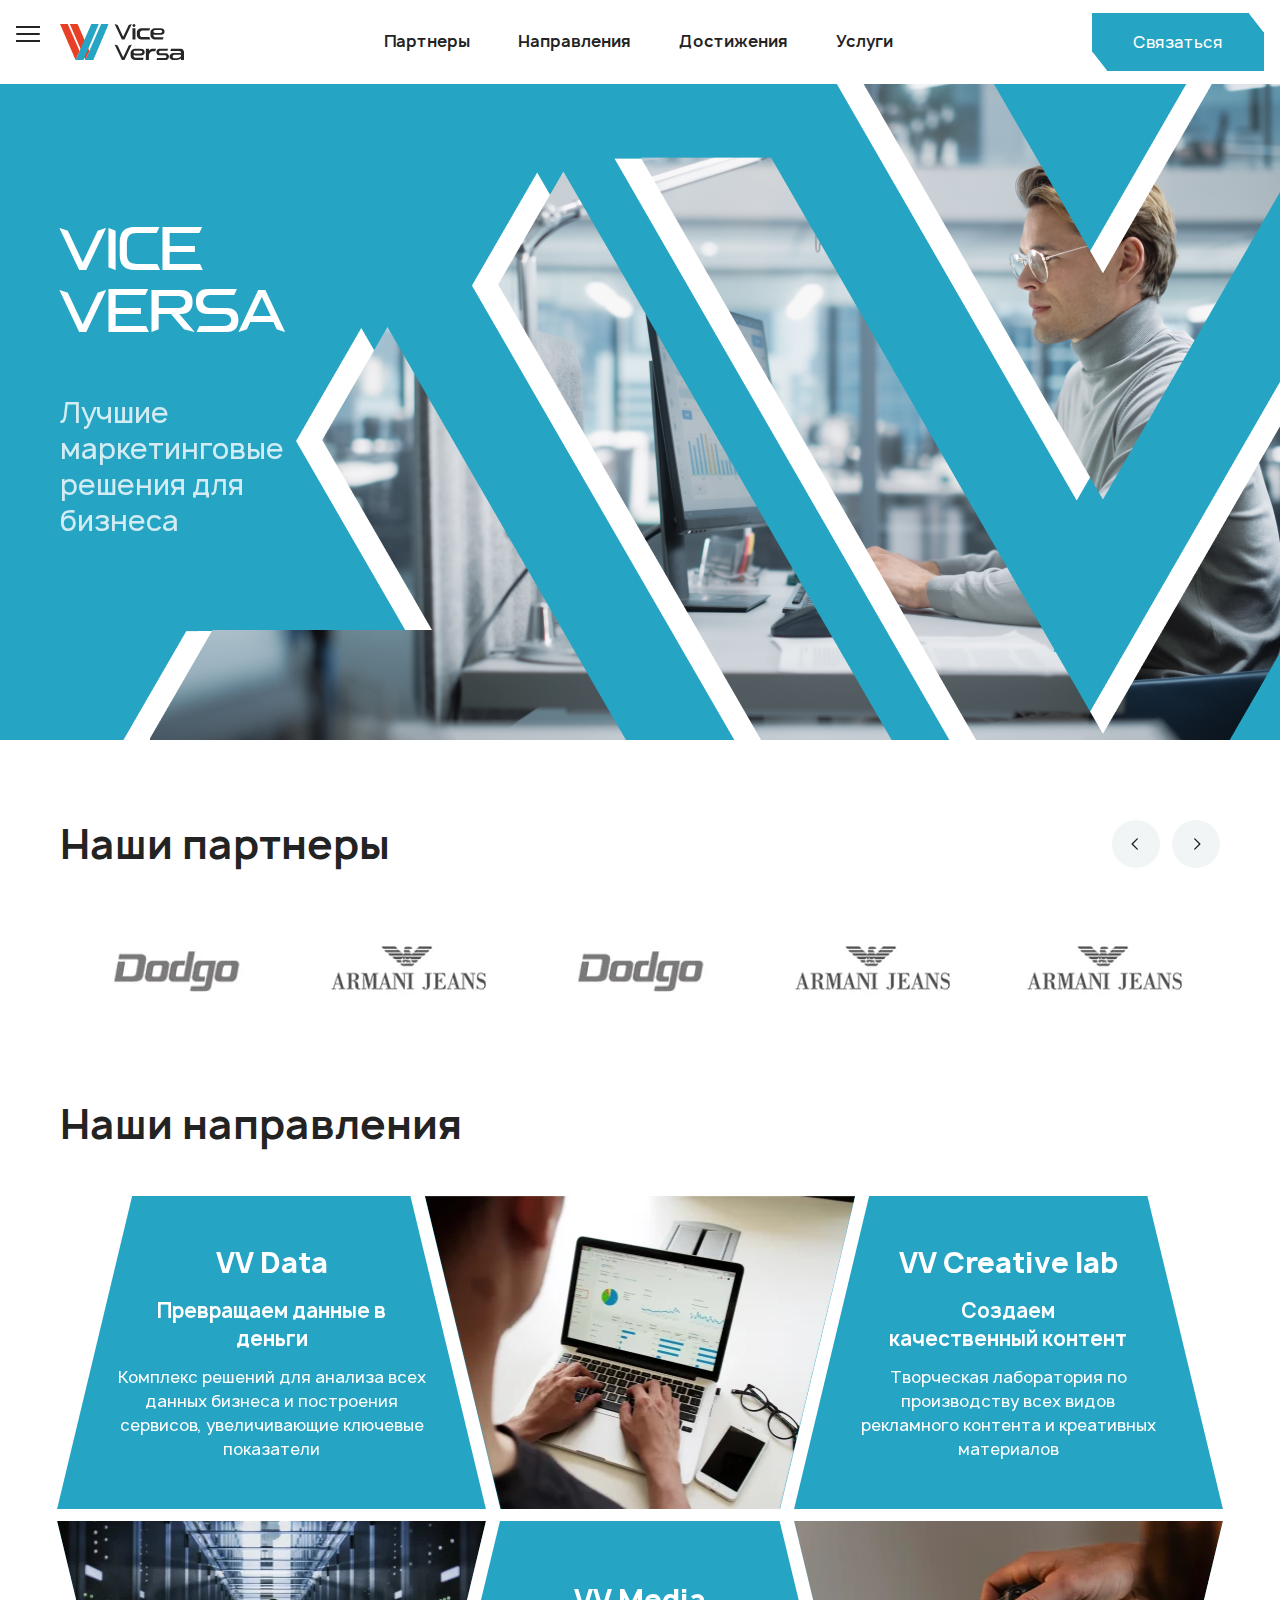
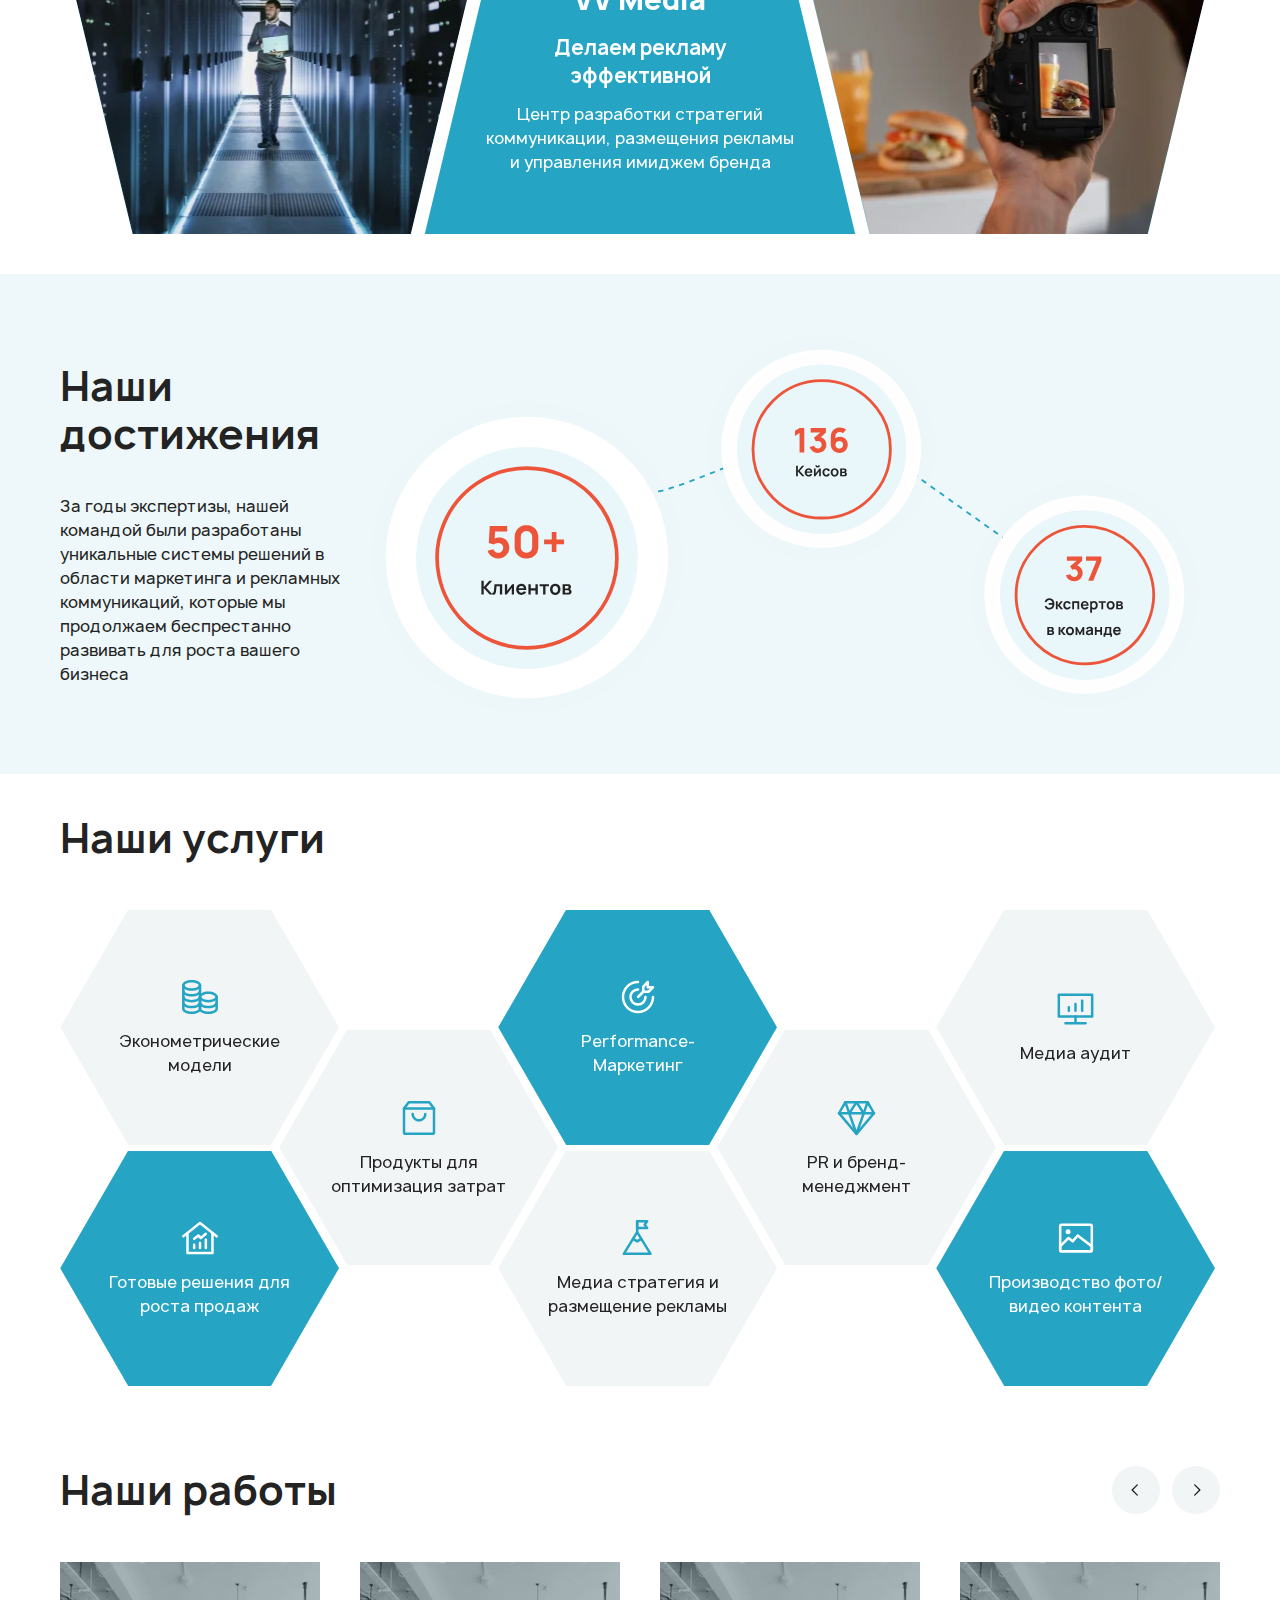
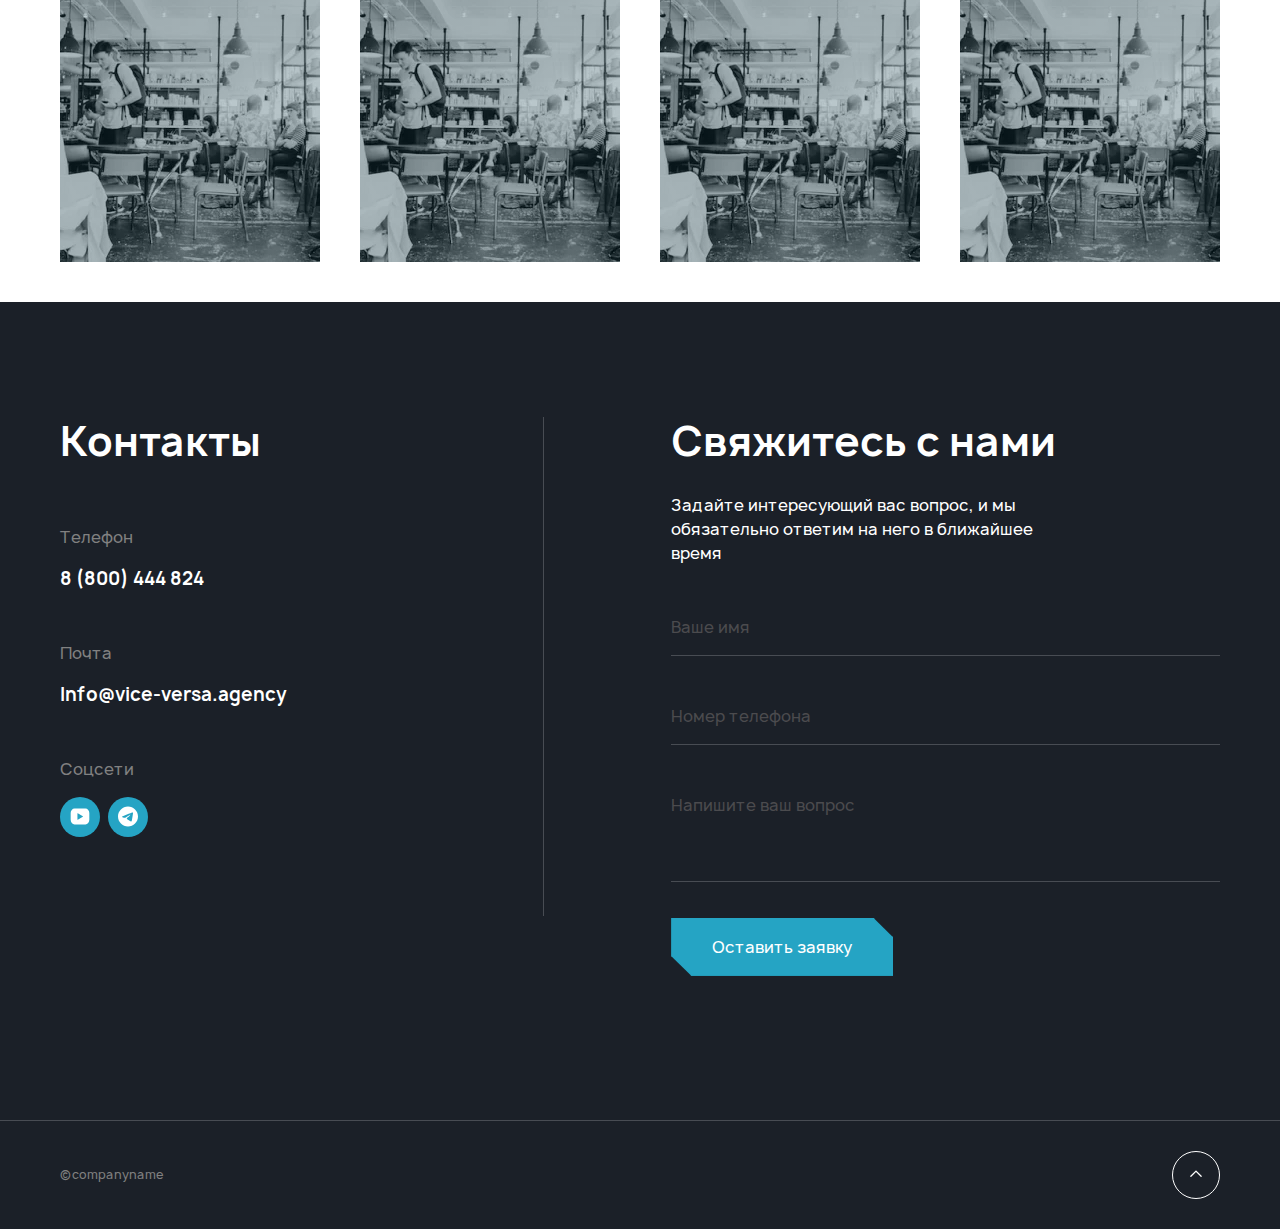
==== index.html @ 633c3de4 "update" ====
<!doctype html>
<html lang="ru">

<head>

	<meta charset="UTF-8">
	<meta name="viewport" content="width=device-width, initial-scale=1.0">
	<title>Главная</title>
	<link rel="stylesheet" href="css/app.css">
	<script>/*! @formatter:off modernizr 3.6.0 (Custom Build) | MIT https://modernizr.com/download/?-overflowscrolling-webp-setclasses !*/!function(e,n,t){function r(e,n){return typeof e===n}function o(){var e,n,t,o,i,s,a;for(var l in _)if(_.hasOwnProperty(l)){if(e=[],n=_[l],n.name&&(e.push(n.name.toLowerCase()),n.options&&n.options.aliases&&n.options.aliases.length))for(t=0;t<n.options.aliases.length;t++)e.push(n.options.aliases[t].toLowerCase());for(o=r(n.fn,"function")?n.fn():n.fn,i=0;i<e.length;i++)s=e[i],a=s.split("."),1===a.length?Modernizr[a[0]]=o:(!Modernizr[a[0]]||Modernizr[a[0]]instanceof Boolean||(Modernizr[a[0]]=new Boolean(Modernizr[a[0]])),Modernizr[a[0]][a[1]]=o),w.push((o?"":"no-")+a.join("-"))}}function i(e){var n=S.className,t=Modernizr._config.classPrefix||"";if(B&&(n=n.baseVal),Modernizr._config.enableJSClass){var r=new RegExp("(^|\\s)"+t+"no-js(\\s|$)");n=n.replace(r,"$1"+t+"js$2")}Modernizr._config.enableClasses&&(n+=" "+t+e.join(" "+t),B?S.className.baseVal=n:S.className=n)}function s(e,n){if("object"==typeof e)for(var t in e)b(e,t)&&s(t,e[t]);else{e=e.toLowerCase();var r=e.split("."),o=Modernizr[r[0]];if(2==r.length&&(o=o[r[1]]),"undefined"!=typeof o)return Modernizr;n="function"==typeof n?n():n,1==r.length?Modernizr[r[0]]=n:(!Modernizr[r[0]]||Modernizr[r[0]]instanceof Boolean||(Modernizr[r[0]]=new Boolean(Modernizr[r[0]])),Modernizr[r[0]][r[1]]=n),i([(n&&0!=n?"":"no-")+r.join("-")]),Modernizr._trigger(e,n)}return Modernizr}function a(e,n){return!!~(""+e).indexOf(n)}function l(){return"function"!=typeof n.createElement?n.createElement(arguments[0]):B?n.createElementNS.call(n,"http://www.w3.org/2000/svg",arguments[0]):n.createElement.apply(n,arguments)}function A(e){return e.replace(/([a-z])-([a-z])/g,function(e,n,t){return n+t.toUpperCase()}).replace(/^-/,"")}function u(e,n){return function(){return e.apply(n,arguments)}}function f(e,n,t){var o;for(var i in e)if(e[i]in n)return t===!1?e[i]:(o=n[e[i]],r(o,"function")?u(o,t||n):o);return!1}function c(n,t,r){var o;if("getComputedStyle"in e){o=getComputedStyle.call(e,n,t);var i=e.console;if(null!==o)r&&(o=o.getPropertyValue(r));else if(i){var s=i.error?"error":"log";i[s].call(i,"getComputedStyle returning null, its possible modernizr test results are inaccurate")}}else o=!t&&n.currentStyle&&n.currentStyle[r];return o}function p(e){return e.replace(/([A-Z])/g,function(e,n){return"-"+n.toLowerCase()}).replace(/^ms-/,"-ms-")}function d(){var e=n.body;return e||(e=l(B?"svg":"body"),e.fake=!0),e}function m(e,t,r,o){var i,s,a,A,u="modernizr",f=l("div"),c=d();if(parseInt(r,10))for(;r--;)a=l("div"),a.id=o?o[r]:u+(r+1),f.appendChild(a);return i=l("style"),i.type="text/css",i.id="s"+u,(c.fake?c:f).appendChild(i),c.appendChild(f),i.styleSheet?i.styleSheet.cssText=e:i.appendChild(n.createTextNode(e)),f.id=u,c.fake&&(c.style.background="",c.style.overflow="hidden",A=S.style.overflow,S.style.overflow="hidden",S.appendChild(c)),s=t(f,e),c.fake?(c.parentNode.removeChild(c),S.style.overflow=A,S.offsetHeight):f.parentNode.removeChild(f),!!s}function g(n,r){var o=n.length;if("CSS"in e&&"supports"in e.CSS){for(;o--;)if(e.CSS.supports(p(n[o]),r))return!0;return!1}if("CSSSupportsRule"in e){for(var i=[];o--;)i.push("("+p(n[o])+":"+r+")");return i=i.join(" or "),m("@supports ("+i+") { #modernizr { position: absolute; } }",function(e){return"absolute"==c(e,null,"position")})}return t}function h(e,n,o,i){function s(){f&&(delete U.style,delete U.modElem)}if(i=r(i,"undefined")?!1:i,!r(o,"undefined")){var u=g(e,o);if(!r(u,"undefined"))return u}for(var f,c,p,d,m,h=["modernizr","tspan","samp"];!U.style&&h.length;)f=!0,U.modElem=l(h.shift()),U.style=U.modElem.style;for(p=e.length,c=0;p>c;c++)if(d=e[c],m=U.style[d],a(d,"-")&&(d=A(d)),U.style[d]!==t){if(i||r(o,"undefined"))return s(),"pfx"==n?d:!0;try{U.style[d]=o}catch(v){}if(U.style[d]!=m)return s(),"pfx"==n?d:!0}return s(),!1}function v(e,n,t,o,i){var s=e.charAt(0).toUpperCase()+e.slice(1),a=(e+" "+x.join(s+" ")+s).split(" ");return r(n,"string")||r(n,"undefined")?h(a,n,o,i):(a=(e+" "+E.join(s+" ")+s).split(" "),f(a,n,t))}function y(e,n,r){return v(e,t,t,n,r)}var w=[],_=[],C={_version:"3.6.0",_config:{classPrefix:"",enableClasses:!0,enableJSClass:!0,usePrefixes:!0},_q:[],on:function(e,n){var t=this;setTimeout(function(){n(t[e])},0)},addTest:function(e,n,t){_.push({name:e,fn:n,options:t})},addAsyncTest:function(e){_.push({name:null,fn:e})}},Modernizr=function(){};Modernizr.prototype=C,Modernizr=new Modernizr;var b,S=n.documentElement,B="svg"===S.nodeName.toLowerCase();!function(){var e={}.hasOwnProperty;b=r(e,"undefined")||r(e.call,"undefined")?function(e,n){return n in e&&r(e.constructor.prototype[n],"undefined")}:function(n,t){return e.call(n,t)}}(),C._l={},C.on=function(e,n){this._l[e]||(this._l[e]=[]),this._l[e].push(n),Modernizr.hasOwnProperty(e)&&setTimeout(function(){Modernizr._trigger(e,Modernizr[e])},0)},C._trigger=function(e,n){if(this._l[e]){var t=this._l[e];setTimeout(function(){var e,r;for(e=0;e<t.length;e++)(r=t[e])(n)},0),delete this._l[e]}},Modernizr._q.push(function(){C.addTest=s}),Modernizr.addAsyncTest(function(){function e(e,n,t){function r(n){var r=n&&"load"===n.type?1==o.width:!1,i="webp"===e;s(e,i&&r?new Boolean(r):r),t&&t(n)}var o=new Image;o.onerror=r,o.onload=r,o.src=n}var n=[{uri:"[data-uri]",name:"webp"},{uri:"[data-uri]",name:"webp.alpha"},{uri:"[data-uri]",name:"webp.animation"},{uri:"[data-uri]",name:"webp.lossless"}],t=n.shift();e(t.name,t.uri,function(t){if(t&&"load"===t.type)for(var r=0;r<n.length;r++)e(n[r].name,n[r].uri)})});var Q="Moz O ms Webkit",x=C._config.usePrefixes?Q.split(" "):[];C._cssomPrefixes=x;var E=C._config.usePrefixes?Q.toLowerCase().split(" "):[];C._domPrefixes=E;var T={elem:l("modernizr")};Modernizr._q.push(function(){delete T.elem});var U={style:T.elem.style};Modernizr._q.unshift(function(){delete U.style}),C.testAllProps=v,C.testAllProps=y,Modernizr.addTest("overflowscrolling",y("overflowScrolling","touch",!0)),o(),i(w),delete C.addTest,delete C.addAsyncTest;for(var P=0;P<Modernizr._q.length;P++)Modernizr._q[P]();e.Modernizr=Modernizr}(window,document);/*! @formatter:on */</script>

</head>

<body>
	<div class="page-wrapper">
		<!--Header-->
		<header id="header" class="header">
			<div class="container header__container">
				<!--Logo-->
				<div class="header__wrapper">
					<div>
						<button class="burger" aria-label="Open menu" aria-expanded="false" data-burger>
							<span class="burger__line"></span>
						</button>
						<a href="index.html" class="header__logo">
							<img src="images/icon/logo.svg" alt="Vice Versa" width="124" height="36">
						</a>
					</div>
					<div class="header__panel" data-mobile-menu="wrapper">
						<!-- Menu -->
						<nav class="nav">
							<ul class="nav__list">
								<li class="nav__item">
									<a href="#partners" class="nav__link nav__link--main js-smooth-scroll">
										<span>Партнеры</span>
									</a>
								</li>
								<li class="nav__item">
									<a href="#directions" class="nav__link nav__link--main js-smooth-scroll">
										<span>Направления</span>
									</a>
								</li>
								<li class="nav__item">
									<a href="#achivments" class="nav__link nav__link--main js-smooth-scroll">
										<span>Достижения</span>
									</a>
								</li>
								<li class="nav__item">
									<a href="#services" class="nav__link nav__link--main js-smooth-scroll">
										<span>Услуги</span>
									</a>
								</li>
							</ul>

						</nav>
					</div>
					<button type="button" class="b-btn b-btn--secondary b-btn--blue header__home js-show-popup" data-trigger="connection-popup">
						<span>
							Связаться
						</span>
						<svg width="40" height="40" viewBox="0 0 40 40" fill="none" xmlns="http://www.w3.org/2000/svg">
							<path fill-rule="evenodd" clip-rule="evenodd" d="M13.7878 13.3141C13.0132 13.3141 12.5301 14.0082 12.7513 14.6639C13.5447 17.0153 15.0232 20.5524 17.228 22.7573C19.4329 24.9621 22.9701 26.4406 25.3214 27.234C25.9771 27.4552 26.6712 26.9721 26.6712 26.1975V23.81C26.6712 23.7245 26.6249 23.6459 26.5503 23.6044L24.4706 22.4481C24.4027 22.4104 24.3205 22.4086 24.251 22.4433L22.0331 23.5522C21.8945 23.6216 21.7368 23.6433 21.5845 23.6141L21.7175 22.9209C21.5845 23.6141 21.5847 23.6142 21.5845 23.6141L21.5825 23.6137L21.5798 23.6132L21.5727 23.6118L21.5515 23.6074C21.5342 23.6037 21.5108 23.5985 21.4817 23.5916C21.4237 23.5779 21.3429 23.5574 21.2434 23.5287C21.0446 23.4713 20.7692 23.3806 20.4492 23.2442C19.8118 22.9726 18.9798 22.5125 18.2263 21.759C17.4729 21.0056 17.0116 20.1724 16.7387 19.5342C16.6016 19.2136 16.5102 18.9377 16.4523 18.7386C16.4233 18.6389 16.4026 18.558 16.3887 18.4999C16.3818 18.4708 16.3766 18.4474 16.3728 18.4301L16.3683 18.4088L16.3669 18.4018L16.3664 18.3991L16.3662 18.398C16.3661 18.3978 16.366 18.3971 17.0589 18.2623L16.3662 18.398C16.3364 18.2452 16.3579 18.0859 16.4275 17.9467L17.5366 15.7284C17.5713 15.659 17.5696 15.5769 17.5319 15.509C17.5319 15.509 17.5319 15.509 17.5319 15.509L16.3807 13.4353C16.3391 13.3604 16.2603 13.3141 16.1749 13.3141H13.7878ZM17.8076 18.3433C17.8077 18.3437 17.8078 18.3441 17.8079 18.3445C17.8524 18.4972 17.9253 18.7185 18.0368 18.9792C18.2609 19.5034 18.6328 20.169 19.2246 20.7607C19.2245 20.7607 19.2246 20.7607 19.2246 20.7607M19.2246 20.7607C19.8162 21.3524 20.4803 21.7228 21.0026 21.9454C21.2624 22.0561 21.4828 22.1284 21.6349 22.1723C21.6346 22.1722 21.6352 22.1724 21.6349 22.1723L23.6196 21.1806C23.6196 21.1806 23.6196 21.1806 23.6196 21.1806C24.1061 20.9374 24.6813 20.95 25.1566 21.2142L27.2362 22.3704C27.7589 22.661 28.083 23.2121 28.083 23.81V26.1975C28.083 27.8546 26.5184 29.1278 24.8701 28.5716C22.4892 27.7683 18.6808 26.2066 16.2298 23.7555C13.7787 21.3046 12.217 17.4961 11.4137 15.1153C10.8575 13.467 12.1307 11.9023 13.7878 11.9023H16.1749C16.7733 11.9023 17.3245 12.2269 17.6149 12.7499L18.7662 14.8238C19.03 15.2989 19.0424 15.8737 18.7993 16.3598L17.8076 18.3433" fill="#25A4C4" />
							<rect x="0.5" y="0.5" width="39" height="39" rx="19.5" stroke="#25A4C4" />
						</svg>
					</button>
				</div>
			</div>
			<div class="header-menu">
				<div class="header-menu__overlay" data-overlay>
					<div class="header-menu__panel" data-menu>
						<div class="header-menu__top">
							<button class="header-menu__close" data-close>
								<svg width="32" height="32" viewBox="0 0 32 32" fill="none" xmlns="http://www.w3.org/2000/svg">
									<path fill-rule="evenodd" clip-rule="evenodd" d="M17.6316 15.9997L22.5213 20.8894C22.9713 21.3395 22.9713 22.0692 22.5213 22.5193C22.0712 22.9694 21.3414 22.9694 20.8914 22.5193L16.0017 17.6296L11.112 22.5193C10.6619 22.9694 9.93218 22.9694 9.48209 22.5193C9.03201 22.0692 9.03201 21.3395 9.48209 20.8894L14.3718 15.9997L9.48209 11.11C9.03201 10.66 9.03201 9.93022 9.48209 9.48014C9.93218 9.03006 10.6619 9.03006 11.112 9.48014L16.0017 14.3698L20.8914 9.48014C21.3414 9.03006 22.0712 9.03006 22.5213 9.48014C22.9713 9.93022 22.9713 10.66 22.5213 11.11L17.6316 15.9997Z" fill="#232323" />
								</svg>
							</button>
							<svg class="header-menu__logo" width="124" height="36" viewBox="0 0 124 36" fill="none" xmlns="http://www.w3.org/2000/svg">
								<g clip-path="url(#clip0_399_9104)">
									<path d="M68.7268 1.02891L71.808 0.000484824L64.4967 15.3754H61.8855L54.5742 0.000484824L57.6554 1.02891L63.1911 12.6501L68.7268 1.02891ZM75.4637 15.3754H72.487V4.21703H75.4637V15.3754ZM74.9937 2.52012C74.7121 2.7842 74.3381 2.93149 73.9492 2.93149C73.5603 2.93149 73.1864 2.7842 72.9047 2.52012C72.6482 2.23561 72.5005 1.87193 72.487 1.4917C72.4839 1.30157 72.5193 1.11274 72.591 0.936187C72.6627 0.759634 72.7694 0.598881 72.9047 0.463276C73.0354 0.317461 73.1962 0.200759 73.3763 0.120956C73.5564 0.0411528 73.7517 8.25391e-05 73.9492 0.000484824C74.1475 -0.00485646 74.3444 0.0339944 74.5253 0.114133C74.7061 0.194273 74.8663 0.313627 74.9937 0.463276C75.1457 0.588745 75.2669 0.746415 75.3483 0.924502C75.4297 1.10259 75.4691 1.29649 75.4637 1.4917C75.4588 1.68529 75.4147 1.87597 75.334 2.05257C75.2533 2.22916 75.1376 2.38812 74.9937 2.52012ZM82.4095 13.0101H89.4074L90.1908 15.3754H81.4694C80.2692 15.3892 79.1096 14.9472 78.2316 14.1413C77.7967 13.7955 77.4482 13.3561 77.2128 12.8569C76.9774 12.3577 76.8614 11.812 76.8737 11.2617V8.2793C76.866 7.72975 76.9841 7.18555 77.2192 6.68705C77.4542 6.18856 77.8002 5.74857 78.2316 5.39971C79.0894 4.59511 80.2325 4.15228 81.4172 4.1656H90.1386L89.3552 6.53098H82.4095C82.0935 6.49799 81.774 6.53642 81.4753 6.64335C81.1767 6.75028 80.9067 6.92289 80.6861 7.14804C80.4411 7.34614 80.2472 7.59847 80.1201 7.88444C79.993 8.17041 79.9364 8.48191 79.9549 8.79351V10.7475C79.9245 11.0604 79.9756 11.3758 80.1036 11.6637C80.2315 11.9517 80.432 12.2027 80.6861 12.393C81.1696 12.7907 81.7794 13.0091 82.4095 13.0101ZM95.5698 10.8504C94.4209 10.7989 93.742 10.6447 93.4809 10.3876V11.056C93.4626 11.3602 93.5196 11.6641 93.647 11.9418C93.7743 12.2194 93.9682 12.4625 94.212 12.6501C94.6955 13.0478 95.3053 13.2662 95.9354 13.2672H103.56L102.829 15.3754H95.0476C93.8473 15.3892 92.6878 14.9472 91.8097 14.1413C91.3798 13.7967 91.0396 13.3559 90.8175 12.8558C90.5675 12.361 90.4422 11.8143 90.4519 11.2617V8.2793C90.4442 7.72975 90.5623 7.18555 90.7973 6.68705C91.0324 6.18856 91.3784 5.74857 91.8097 5.39971C92.6676 4.59511 93.8107 4.15228 94.9954 4.1656H99.9044C100.682 4.14898 101.458 4.2531 102.202 4.47413C102.739 4.61776 103.226 4.9021 103.612 5.29687C103.892 5.6022 104.122 5.94931 104.291 6.3253C104.441 6.68382 104.512 7.06923 104.5 7.45656C104.509 7.76598 104.491 8.07557 104.448 8.38214C104.382 8.68561 104.277 8.97943 104.135 9.2563C103.965 9.58673 103.714 9.86971 103.403 10.079C103.016 10.3272 102.594 10.5178 102.15 10.6447C101.519 10.8006 100.868 10.8698 100.218 10.8504H95.5698ZM100.74 6.06819H95.2043C95.0108 6.09061 94.8189 6.12496 94.6298 6.17103C94.4258 6.19928 94.2301 6.26935 94.0554 6.37672C93.9032 6.50058 93.7634 6.63831 93.6376 6.78809C93.5251 7.01139 93.4712 7.2589 93.4809 7.50798C93.4855 7.70074 93.5207 7.8916 93.5853 8.07362C93.6604 8.21775 93.7478 8.35537 93.8465 8.48499C93.9781 8.58215 94.1179 8.66816 94.2642 8.74209C94.4144 8.80066 94.573 8.83538 94.7343 8.84494C94.8909 8.84494 94.9954 8.89636 95.0998 8.89636H100.218C101.523 8.89636 102.202 8.43357 102.202 7.45656C102.203 7.26209 102.161 7.06978 102.08 6.89243C101.999 6.71509 101.88 6.55681 101.732 6.42814C101.606 6.29694 101.451 6.19619 101.279 6.13376C101.107 6.07132 100.922 6.04888 100.74 6.06819Z" fill="#262626" />
									<path d="M68.7268 21.5968L71.808 20.5684L64.4967 35.9433H61.8855L54.5742 20.5684L57.6554 21.5968L63.1911 33.2694L68.7268 21.5968ZM75.6726 31.4182C74.5237 31.3668 73.8448 31.2126 73.5836 30.9554V31.6239C73.5654 31.9281 73.6224 32.232 73.7497 32.5097C73.8771 32.7873 74.071 33.0304 74.3148 33.218C74.7983 33.6157 75.4081 33.8341 76.0382 33.835H83.6628L82.9317 35.9433H75.2026C74.0023 35.9571 72.8428 35.5151 71.9647 34.7092C71.5422 34.3529 71.2024 33.9114 70.9681 33.4146C70.7339 32.9178 70.6107 32.3773 70.6069 31.8296V28.8472C70.5992 28.2976 70.7173 27.7534 70.9523 27.2549C71.1874 26.7564 71.5334 26.3164 71.9647 25.9676C72.8226 25.163 73.9657 24.7201 75.1504 24.7335H80.0594C80.837 24.7169 81.6125 24.821 82.3572 25.042C82.8942 25.1856 83.3815 25.47 83.7673 25.8647C84.0474 26.1701 84.2765 26.5172 84.4462 26.8932C84.5706 27.2584 84.641 27.6394 84.6551 28.0244C84.6637 28.3339 84.6463 28.6434 84.6029 28.95C84.5371 29.2535 84.4318 29.5473 84.2895 29.8242C84.12 30.1546 83.8685 30.4376 83.5584 30.6469C83.1711 30.8951 82.7488 31.0857 82.305 31.2126C81.6736 31.3685 81.0234 31.4377 80.3727 31.4182H75.6726ZM80.8428 26.6361H75.307C75.1136 26.6585 74.9217 26.6928 74.7326 26.7389C74.5286 26.7672 74.3329 26.8372 74.1581 26.9446C74.006 27.0685 73.8661 27.2062 73.7403 27.356C73.6278 27.5793 73.5739 27.8268 73.5836 28.0759C73.5883 28.2686 73.6235 28.4595 73.6881 28.6415C73.7436 28.7957 73.8327 28.9361 73.9492 29.0529C74.0809 29.15 74.2206 29.236 74.367 29.31C74.5172 29.3685 74.6758 29.4033 74.837 29.4128C74.9937 29.4128 75.0981 29.4642 75.2026 29.4642H80.3205C81.6261 29.4642 82.305 29.0014 82.305 28.0244C82.3054 27.83 82.2637 27.6376 82.1827 27.4603C82.1016 27.283 81.9831 27.1247 81.835 26.996C81.5631 26.7557 81.208 26.6269 80.8428 26.6361ZM91.8619 24.8363H96.0921L95.2565 27.2017H93.2198C92.6572 27.201 92.1 27.3096 91.5802 27.5213C91.0603 27.7329 90.588 28.0435 90.1902 28.4352C89.7924 28.8269 89.477 29.292 89.262 29.8038C89.047 30.3157 88.9367 30.8643 88.9374 31.4182V35.9947H85.8562V24.8363H88.9896V26.7903L89.4597 26.1219C89.7269 25.7215 90.0843 25.3871 90.5041 25.1448C90.9223 24.9288 91.3899 24.8225 91.8619 24.8363ZM108.051 30.287C108.624 30.9361 108.939 31.7669 108.939 32.6266C108.939 33.4863 108.624 34.3171 108.051 34.9663C107.752 35.2971 107.38 35.5569 106.964 35.7261C106.548 35.8953 106.098 35.9695 105.649 35.9433H96.5099L97.1366 34.0407H105.127C105.304 34.0384 105.478 34.0007 105.64 33.93C105.801 33.8593 105.947 33.757 106.067 33.6294C106.189 33.5082 106.285 33.3635 106.348 33.2042C106.411 33.0449 106.44 32.8745 106.432 32.7038C106.438 32.3447 106.308 31.9964 106.067 31.7268C105.972 31.5992 105.845 31.4986 105.699 31.4354C105.552 31.3721 105.39 31.3484 105.231 31.3668H99.6433C99.2017 31.3928 98.7599 31.3182 98.3523 31.1487C97.9447 30.9793 97.5823 30.7196 97.2932 30.3898C96.6892 29.7662 96.3522 28.9376 96.3522 28.0759C96.3522 27.2141 96.6892 26.3855 97.2932 25.7619C97.5746 25.423 97.9358 25.1569 98.3453 24.9867C98.7548 24.8164 99.2004 24.7471 99.6433 24.7849H108.051L107.477 26.6875H100.27C100.111 26.6756 99.9523 26.7021 99.8066 26.7649C99.6609 26.8277 99.5331 26.9247 99.4344 27.0474C99.3119 27.1686 99.2162 27.3133 99.1533 27.4726C99.0904 27.6319 99.0616 27.8023 99.0688 27.973C99.0602 28.3081 99.1711 28.6356 99.3822 28.8986C99.5024 29.0263 99.6477 29.1286 99.8093 29.1993C99.9709 29.27 100.145 29.3077 100.322 29.31H105.701C106.141 29.2958 106.579 29.3758 106.985 29.5444C107.391 29.7131 107.755 29.9665 108.051 30.287ZM123.092 25.6591C123.764 26.4651 124.083 27.5009 123.98 28.5386V35.9947H121.003V34.5549C119.801 35.4602 118.338 35.9645 116.825 35.9947H113.378C112.878 36.0202 112.377 35.9418 111.909 35.7646C111.441 35.5875 111.017 35.3155 110.662 34.9663C110.329 34.6668 110.063 34.3013 109.883 33.8936C109.703 33.486 109.613 33.0454 109.618 32.6009C109.596 32.1466 109.678 31.6931 109.859 31.2746C110.04 30.856 110.314 30.4832 110.662 30.1841C111.007 29.8083 111.425 29.5052 111.892 29.2931C112.359 29.081 112.864 28.9643 113.378 28.95H121.003V28.7958C121.007 28.5657 120.962 28.3374 120.872 28.125C120.783 27.9127 120.649 27.7209 120.481 27.5616C120.308 27.3804 120.097 27.24 119.862 27.1509C119.626 27.0618 119.374 27.0264 119.123 27.0474H110.401L111.028 24.7849H120.637C121.085 24.7562 121.535 24.819 121.957 24.9694C122.38 25.1199 122.766 25.3547 123.092 25.6591ZM121.003 32.3438V30.7498H114.37C114.137 30.7459 113.905 30.7896 113.689 30.8781C113.474 30.9666 113.279 31.0979 113.117 31.264C112.962 31.4201 112.841 31.6052 112.76 31.8084C112.679 32.0115 112.641 32.2286 112.647 32.4467C112.644 32.8855 112.813 33.3087 113.117 33.6294C113.289 33.7964 113.493 33.9279 113.717 34.0162C113.941 34.1045 114.181 34.1478 114.423 34.1436H116.668C117.477 34.1486 118.278 33.9917 119.023 33.6823C119.768 33.3729 120.442 32.9175 121.003 32.3438Z" fill="#262626" />
									<mask id="mask0_399_9104" style="mask-type:luminance" maskUnits="userSpaceOnUse" x="0" y="0" width="49" height="36">
										<path d="M48.5681 0H0V35.9949H48.5681V0Z" fill="white" />
									</mask>
									<g mask="url(#mask0_399_9104)">
										<path d="M41.2027 0L25.3789 35.9949H33.3169L48.6185 0H41.2027Z" fill="#25A4C4" />
										<path d="M25.3791 35.9949L9.81641 0H17.5977L29.3481 26.9447L25.3791 35.9949Z" fill="#E84027" />
										<path d="M31.3863 0L15.5625 35.9949H23.5005L38.8021 0H31.3863Z" fill="#25A4C4" />
										<path d="M15.5627 35.9949L0 0H7.78133L19.5317 26.9447L15.5627 35.9949Z" fill="#E84027" />
									</g>
								</g>
								<defs>
									<clipPath id="clip0_399_9104">
										<rect width="124" height="36" fill="white" />
									</clipPath>
								</defs>
							</svg>
						</div>
						<div class="header-menu__wrap">
							<div class="menu-contacts menu-contacts--nav">
								<div class="menu-contacts__title">
									Меню
								</div>
								<ul class="header-menu__nav">
									<li>
										<a href="index.html" class="header-menu__link header-menu__link--home">Главная</a>
									</li>
									<li>
										<a href="data.html" class="header-menu__link header-menu__link--home">Дата сайнс</a>
									</li>
									<li>
										<a href="marketing.html" class="header-menu__link header-menu__link--home">Маркетинг</a>
									</li>
									<li>
										<a href="production.html" class="header-menu__link header-menu__link--home">Видео
											продакшн</a>
									</li>
								</ul>
							</div>
							<div class="header-menu__bottom">
								<div class="menu-contacts">
									<div class="menu-contacts__title">
										Контакты
									</div>
									<ul class="menu-contacts__list">
										<li class="menu-contacts__item">
											<a href="tel:+74956699271">+7(495) 66-99-271</a>
										</li>
										<li class="menu-contacts__item menu-contacts__item--none">
											<a href="mailto:mailto:mail@mail.ru">mailto:mail@mail.ru</a>
										</li>
									</ul>
									<button type="button" class="b-btn b-btn--main b-btn--blue">Связаться</button>
								</div>
								<div class="menu-contacts">
									<div class="menu-contacts__title">
										Соцсети
									</div>
									<div class="socials socials--menu socials--main">
										<div class="socials__item">
											<button class="socials__button">
												<img src="images/icon/youtube.svg" alt="" width="24" height="24">
											</button>
										</div>
										<div class="socials__item">
											<button class="socials__button">
												<img src="images/icon/tg.svg" alt="" width="24" height="24">
											</button>
										</div>
									</div>
								</div>
							</div>
						</div>
					</div>
				</div>
			</div>
		</header>

		<main class="main">

			<section class="hero hero--main">
				<div class="container">
					<div class="hero__wrapper">
						<h1 class="hero__title">
							Vice
							versa
						</h1>
						<div class="hero__text">
							<p>
								Лучшие маркетинговые решения
								для бизнеса
							</p>
						</div>
					</div>
				</div>
			</section>

			<section class="partners" data-slider="partnersMain-slider" id="partners">
				<div class="container">
					<div class="section-header partners__head">
						<h2 class="section-title">
							Наши партнеры
						</h2>
						<div class="swiper-nav">
							<div class="partners-slider-prev swiper-button swiper-button--prev">
								<svg width="48" height="48" viewBox="0 0 48 48" fill="none" xmlns="http://www.w3.org/2000/svg">
									<circle cx="24" cy="24" r="24" transform="rotate(180 24 24)" fill="#F1F5F6" />
									<path fill-rule="evenodd" clip-rule="evenodd" d="M25.7403 18.4031C25.9913 18.6542 25.9913 19.0612 25.7403 19.3123L21.052 24.0006L25.7403 28.6888C25.9913 28.9399 25.9913 29.3469 25.7403 29.598C25.4892 29.849 25.0822 29.849 24.8311 29.598L19.6883 24.4551C19.4372 24.2041 19.4372 23.797 19.6883 23.546L24.8311 18.4031C25.0822 18.1521 25.4892 18.1521 25.7403 18.4031Z" fill="#1C1B1E" />
								</svg>
							</div>
							<div class="partners-slider-next swiper-button swiper-button--next">
								<svg width="48" height="48" viewBox="0 0 48 48" fill="none" xmlns="http://www.w3.org/2000/svg">
									<circle cx="24" cy="24" r="24" fill="#F1F5F6" />
									<path fill-rule="evenodd" clip-rule="evenodd" d="M22.2597 29.5969C22.0087 29.3458 22.0087 28.9388 22.2597 28.6877L26.948 23.9994L22.2597 19.3112C22.0087 19.0601 22.0087 18.6531 22.2597 18.402C22.5108 18.151 22.9178 18.151 23.1689 18.402L28.3117 23.5449C28.5628 23.7959 28.5628 24.203 28.3117 24.454L23.1689 29.5969C22.9178 29.8479 22.5108 29.8479 22.2597 29.5969Z" fill="#1C1B1E" />
								</svg>
							</div>
						</div>
					</div>
					<div class="swiper swiper-partners">
						<div class="swiper-wrapper">
							<div class="swiper-slide">
								<picture>
									<source srcset="images/home/partners/partners-1.webp 1x, images/home/partners/partners-1@2x.webp 1.3x" type="image/webp">
									<source srcset="images/home/partners/partners-1.jpg 1x, images/home/partners/partners-1@2x.jpg 1.3x" type="image/jpg">
									<img src="images/home/partners/partners-1.jpg" alt="" width="166" height="104">
								</picture>
							</div>
							<div class="swiper-slide">
								<picture>
									<source srcset="images/home/partners/partners-2.webp 1x, images/home/partners/partners-2@2x.webp 1.3x" type="image/webp">
									<source srcset="images/home/partners/partners-2.jpg 1x, images/home/partners/partners-2@2x.jpg 1.3x" type="image/jpg">
									<img src="images/home/partners/partners-2.jpg" alt="" width="166" height="104">
								</picture>
							</div>
							<div class="swiper-slide">
								<picture>
									<source srcset="images/home/partners/partners-1.webp 1x, images/home/partners/partners-1@2x.webp 1.3x" type="image/webp">
									<source srcset="images/home/partners/partners-1.jpg 1x, images/home/partners/partners-1@2x.jpg 1.3x" type="image/jpg">
									<img src="images/home/partners/partners-1.jpg" alt="" width="166" height="104">
								</picture>
							</div>
							<div class="swiper-slide">
								<picture>
									<source srcset="images/home/partners/partners-2.webp 1x, images/home/partners/partners-2@2x.webp 1.3x" type="image/webp">
									<source srcset="images/home/partners/partners-2.jpg 1x, images/home/partners/partners-2@2x.jpg 1.3x" type="image/jpg">
									<img src="images/home/partners/partners-2.jpg" alt="" width="166" height="104">
								</picture>
							</div>
							<div class="swiper-slide">
								<picture>
									<source srcset="images/home/partners/partners-2.webp 1x, images/home/partners/partners-2@2x.webp 1.3x" type="image/webp">
									<source srcset="images/home/partners/partners-2.jpg 1x, images/home/partners/partners-2@2x.jpg 1.3x" type="image/jpg">
									<img src="images/home/partners/partners-2.jpg" alt="" width="166" height="104">
								</picture>
							</div>
							<div class="swiper-slide">
								<picture>
									<source srcset="images/home/partners/partners-2.webp 1x, images/home/partners/partners-2@2x.webp 1.3x" type="image/webp">
									<source srcset="images/home/partners/partners-2.jpg 1x, images/home/partners/partners-2@2x.jpg 1.3x" type="image/jpg">
									<img src="images/home/partners/partners-2.jpg" alt="" width="166" height="104">
								</picture>
							</div>
							<div class="swiper-slide">
								<picture>
									<source srcset="images/home/partners/partners-2.webp 1x, images/home/partners/partners-2@2x.webp 1.3x" type="image/webp">
									<source srcset="images/home/partners/partners-2.jpg 1x, images/home/partners/partners-2@2x.jpg 1.3x" type="image/jpg">
									<img src="images/home/partners/partners-2.jpg" alt="" width="166" height="104">
								</picture>
							</div>
						</div>
					</div>
				</div>
			</section>

			<section class="directions" data-slider="directions-slider" id="directions">
				<div class="container">
					<div class="section-header directions__header">
						<h2 class="section-title directions__title">
							Наши направления
						</h2>
						<div class="swiper-nav">
							<div class="directions-slider-prev swiper-button swiper-button--prev">
								<svg width="48" height="48" viewBox="0 0 48 48" fill="none" xmlns="http://www.w3.org/2000/svg">
									<circle cx="24" cy="24" r="24" transform="rotate(180 24 24)" fill="#F1F5F6" />
									<path fill-rule="evenodd" clip-rule="evenodd" d="M25.7403 18.4031C25.9913 18.6542 25.9913 19.0612 25.7403 19.3123L21.052 24.0006L25.7403 28.6888C25.9913 28.9399 25.9913 29.3469 25.7403 29.598C25.4892 29.849 25.0822 29.849 24.8311 29.598L19.6883 24.4551C19.4372 24.2041 19.4372 23.797 19.6883 23.546L24.8311 18.4031C25.0822 18.1521 25.4892 18.1521 25.7403 18.4031Z" fill="#1C1B1E" />
								</svg>
							</div>
							<div class="directions-slider-next swiper-button swiper-button--next">
								<svg width="48" height="48" viewBox="0 0 48 48" fill="none" xmlns="http://www.w3.org/2000/svg">
									<circle cx="24" cy="24" r="24" fill="#F1F5F6" />
									<path fill-rule="evenodd" clip-rule="evenodd" d="M22.2597 29.5969C22.0087 29.3458 22.0087 28.9388 22.2597 28.6877L26.948 23.9994L22.2597 19.3112C22.0087 19.0601 22.0087 18.6531 22.2597 18.402C22.5108 18.151 22.9178 18.151 23.1689 18.402L28.3117 23.5449C28.5628 23.7959 28.5628 24.203 28.3117 24.454L23.1689 29.5969C22.9178 29.8479 22.5108 29.8479 22.2597 29.5969Z" fill="#1C1B1E" />
								</svg>
							</div>
						</div>
					</div>
					<div class="directions__wrap">
						<div class="swiper swiper--directions">
							<div class="swiper-wrapper">
								<div class="swiper-slide">
									<div class="directions__group">
										<div class="directions__item directions__item--one">
											<h4 class="directions__name">
												VV Data
											</h4>
											<div class="directions__subtitle">
												<p>
													Превращаем данные
													в деньги
												</p>
											</div>
											<div class="directions__text">
												<p>
													Комплекс решений для анализа всех данных бизнеса и построения сервисов,
													увеличивающие
													ключевые
													показатели
												</p>
											</div>
										</div>
										<div class="directions__item directions__item--img">
											<picture>
												<source srcset="images/home/directions/1.webp 1x, images/home/directions/1@2x.webp 1.3x" type="image/webp">
												<source srcset="images/home/directions/1.png 1x, images/home/directions/1@2x.png 1.3x" type="image/png">
												<img src="images/home/directions/1.png" alt="" width="428" height="313">
											</picture>
										</div>
									</div>
								</div>
								<div class="swiper-slide swiper-slide--reverse">
									<div class="directions__group directions__group--reverse">
										<div class="directions__item directions__item--one">
											<h4 class="directions__name">
												VV Media
											</h4>
											<div class="directions__subtitle">
												<p>
													Делаем рекламу эффективной
												</p>
											</div>
											<div class="directions__text">
												<p>
													Центр разработки стратегий коммуникации, размещения рекламы и управления имиджем
													бренда
												</p>
											</div>
										</div>
										<div class="directions__item directions__item--img">
											<picture>
												<source srcset="images/home/directions/2.webp 1x, images/home/directions/2@2x.webp 1.3x" type="image/webp">
												<source srcset="images/home/directions/2.png 1x, images/home/directions/2@2x.png 1.3x" type="image/png">
												<img src="images/home/directions/2.png" alt="" width="428" height="313">
											</picture>
										</div>
									</div>
								</div>
								<div class="swiper-slide">
									<div class="directions__group">
										<div class="directions__item directions__item--one">
											<h4 class="directions__name">
												VV Creative lab
											</h4>
											<div class="directions__subtitle">
												<p>
													Создаем качественный контент
												</p>
											</div>
											<div class="directions__text">
												<p>
													Творческая лаборатория по производству всех видов рекламного контента и
													креативных
													материалов
												</p>
											</div>
										</div>
										<div class="directions__item directions__item--img">
											<picture>
												<source srcset="images/home/directions/3.webp 1x, images/home/directions/3@2x.webp 1.3x" type="image/webp">
												<source srcset="images/home/directions/3.png 1x, images/home/directions/3@2x.png 1.3x" type="image/png">
												<img src="images/home/directions/3.png" alt="" width="428" height="313">
											</picture>
										</div>
									</div>
								</div>
							</div>
						</div>
					</div>
				</div>
			</section>

			<section class="achievements" id="achivments">
				<div class="container">
					<div class="achievements__grid">
						<div class="achievements__main">
							<h2 class="section-title achievements__title">
								Наши достижения
							</h2>
							<div class="achievements__text">
								<p>
									За годы экспертизы, нашей командой были разработаны уникальные системы решений в области
									маркетинга и рекламных коммуникаций, которые мы продолжаем беспрестанно развивать для роста
									вашего бизнеса
								</p>
							</div>
						</div>
						<picture class="achievements__img">
							<source media="(min-width:1280px)" srcset="images/home/achievements/circle_progress-desktop.svg">
							<source media="(min-width:767px)" srcset="images/home/achievements/circle_progress-tablet.svg">
							<img src="images/home/achievements/circle_progress-mob.svg" alt="" width="949" height="458">
						</picture>
					</div>
				</div>
			</section>

			<section class="services" data-slider="services-slider" id="services">
				<div class="container">
					<div class="section-header services__header">
						<h2 class="section-title services__title">
							Наши услуги
						</h2>
						<div class="swiper-nav">
							<div class="services-slider-prev swiper-button swiper-button--prev">
								<svg width="48" height="48" viewBox="0 0 48 48" fill="none" xmlns="http://www.w3.org/2000/svg">
									<circle cx="24" cy="24" r="24" transform="rotate(180 24 24)" fill="#F1F5F6" />
									<path fill-rule="evenodd" clip-rule="evenodd" d="M25.7403 18.4031C25.9913 18.6542 25.9913 19.0612 25.7403 19.3123L21.052 24.0006L25.7403 28.6888C25.9913 28.9399 25.9913 29.3469 25.7403 29.598C25.4892 29.849 25.0822 29.849 24.8311 29.598L19.6883 24.4551C19.4372 24.2041 19.4372 23.797 19.6883 23.546L24.8311 18.4031C25.0822 18.1521 25.4892 18.1521 25.7403 18.4031Z" fill="#1C1B1E" />
								</svg>
							</div>
							<div class="services-slider-next swiper-button swiper-button--next">
								<svg width="48" height="48" viewBox="0 0 48 48" fill="none" xmlns="http://www.w3.org/2000/svg">
									<circle cx="24" cy="24" r="24" fill="#F1F5F6" />
									<path fill-rule="evenodd" clip-rule="evenodd" d="M22.2597 29.5969C22.0087 29.3458 22.0087 28.9388 22.2597 28.6877L26.948 23.9994L22.2597 19.3112C22.0087 19.0601 22.0087 18.6531 22.2597 18.402C22.5108 18.151 22.9178 18.151 23.1689 18.402L28.3117 23.5449C28.5628 23.7959 28.5628 24.203 28.3117 24.454L23.1689 29.5969C22.9178 29.8479 22.5108 29.8479 22.2597 29.5969Z" fill="#1C1B1E" />
								</svg>
							</div>
						</div>
					</div>
					<div class="swiper swiper--services">
						<div class="swiper-wrapper">
							<div class="swiper-slide">
								<div class="services__item">
									<div class="services__icon">
										<img src="images/home/service/money.svg" alt="">
									</div>
									<div class="services__text">
										<p>
											Эконометрические модели
										</p>
									</div>
								</div>
							</div>
							<div class="swiper-slide">
								<div class="services__item">
									<div class="services__icon">
										<img src="images/home/service/mall-bag.svg" alt="">
									</div>
									<div class="services__text">
										<p>
											Продукты для оптимизация затрат
										</p>
									</div>
								</div>
							</div>
							<div class="swiper-slide">
								<div class="services__item">
									<div class="services__icon">
										<img src="images/home/service/exchange-two.svg" alt="">
									</div>
									<div class="services__text">
										<p>
											Готовые решения для роста продаж
										</p>
									</div>
								</div>
							</div>
							<div class="swiper-slide">
								<div class="services__item">
									<div class="services__icon">
										<img src="images/home/service/trace.svg" alt="">
									</div>
									<div class="services__text">
										<p>
											Performance- Маркетинг
										</p>
									</div>
								</div>
							</div>
							<div class="swiper-slide">
								<div class="services__item">
									<div class="services__icon">
										<img src="images/home/service/tent-banner.svg" alt="">
									</div>
									<div class="services__text">
										<p>
											Медиа стратегия
											и размещение рекламы
										</p>
									</div>
								</div>
							</div>
							<div class="swiper-slide">
								<div class="services__item">
									<div class="services__icon">
										<img src="images/home/service/diamond.svg" alt="">
									</div>
									<div class="services__text">
										<p>
											PR и бренд- менеджмент
										</p>
									</div>
								</div>
							</div>
							<div class="swiper-slide">
								<div class="services__item">
									<div class="services__icon">
										<img src="images/home/service/workbench.svg" alt="">
									</div>
									<div class="services__text">
										<p>
											Медиа аудит
										</p>
									</div>
								</div>
							</div>
							<div class="swiper-slide">
								<div class="services__item">
									<div class="services__icon">
										<img src="images/home/service/pic.svg" alt="">
									</div>
									<div class="services__text">
										<p>
											Производство фото/видео контента
										</p>
									</div>
								</div>
							</div>
						</div>
					</div>
				</div>
			</section>

			<section class="works" data-slider="works-slider">
				<div class="container">
					<div class="section-header works__header">
						<h2 class="section-title works__title">
							Наши работы
						</h2>
						<div class="swiper-nav">
							<div class="works-slider-prev swiper-button swiper-button--prev">
								<svg width="48" height="48" viewBox="0 0 48 48" fill="none" xmlns="http://www.w3.org/2000/svg">
									<circle cx="24" cy="24" r="24" transform="rotate(180 24 24)" fill="#F1F5F6" />
									<path fill-rule="evenodd" clip-rule="evenodd" d="M25.7403 18.4031C25.9913 18.6542 25.9913 19.0612 25.7403 19.3123L21.052 24.0006L25.7403 28.6888C25.9913 28.9399 25.9913 29.3469 25.7403 29.598C25.4892 29.849 25.0822 29.849 24.8311 29.598L19.6883 24.4551C19.4372 24.2041 19.4372 23.797 19.6883 23.546L24.8311 18.4031C25.0822 18.1521 25.4892 18.1521 25.7403 18.4031Z" fill="#1C1B1E" />
								</svg>
							</div>
							<div class="works-slider-next swiper-button swiper-button--next">
								<svg width="48" height="48" viewBox="0 0 48 48" fill="none" xmlns="http://www.w3.org/2000/svg">
									<circle cx="24" cy="24" r="24" fill="#F1F5F6" />
									<path fill-rule="evenodd" clip-rule="evenodd" d="M22.2597 29.5969C22.0087 29.3458 22.0087 28.9388 22.2597 28.6877L26.948 23.9994L22.2597 19.3112C22.0087 19.0601 22.0087 18.6531 22.2597 18.402C22.5108 18.151 22.9178 18.151 23.1689 18.402L28.3117 23.5449C28.5628 23.7959 28.5628 24.203 28.3117 24.454L23.1689 29.5969C22.9178 29.8479 22.5108 29.8479 22.2597 29.5969Z" fill="#1C1B1E" />
								</svg>
							</div>
						</div>
					</div>
					<div class="works__wrapper">
						<div class="swiper swiper--works">
							<div class="swiper-wrapper">
								<div class="swiper-slide">
									<div class="works__item js-show-popup" data-trigger="works">
										<picture class="works__img">
											<source srcset="images/home/works/works.webp 1x, images/home/works/works@2x.webp 1.3x" type="image/webp">
											<source srcset="images/home/works/works.jpg 1x, images/home/works/works@2x.jpg 1.3x" type="image/jpg">
											<img src="images/home/works/works.jpg" alt="" width="260" height="300">
										</picture>
										<div class="works__main">
											<div class="works__text">
												<p>
													Рекламный ролик
												</p>
											</div>
											<div class="works__name">
												<p>
													Йога
												</p>
											</div>
										</div>
									</div>
								</div>
								<div class="swiper-slide">
									<div class="works__item js-show-popup" data-trigger="works">
										<picture class="works__img">
											<source srcset="images/home/works/works.webp 1x, images/home/works/works@2x.webp 1.3x" type="image/webp">
											<source srcset="images/home/works/works.jpg 1x, images/home/works/works@2x.jpg 1.3x" type="image/jpg">
											<img src="images/home/works/works.jpg" alt="" width="260" height="300">
										</picture>
										<div class="works__main">
											<div class="works__text">
												<p>
													Рекламный ролик
												</p>
											</div>
											<div class="works__name">
												<p>
													Йога
												</p>
											</div>
										</div>
									</div>
								</div>
								<div class="swiper-slide">
									<div class="works__item js-show-popup" data-trigger="works">
										<picture class="works__img">
											<source srcset="images/home/works/works.webp 1x, images/home/works/works@2x.webp 1.3x" type="image/webp">
											<source srcset="images/home/works/works.jpg 1x, images/home/works/works@2x.jpg 1.3x" type="image/jpg">
											<img src="images/home/works/works.jpg" alt="" width="260" height="300">
										</picture>
										<div class="works__main">
											<div class="works__text">
												<p>
													Рекламный ролик
												</p>
											</div>
											<div class="works__name">
												<p>
													Йога
												</p>
											</div>
										</div>
									</div>
								</div>
								<div class="swiper-slide">
									<div class="works__item js-show-popup" data-trigger="works">
										<picture class="works__img">
											<source srcset="images/home/works/works.webp 1x, images/home/works/works@2x.webp 1.3x" type="image/webp">
											<source srcset="images/home/works/works.jpg 1x, images/home/works/works@2x.jpg 1.3x" type="image/jpg">
											<img src="images/home/works/works.jpg" alt="" width="260" height="300">
										</picture>
										<div class="works__main">
											<div class="works__text">
												<p>
													Рекламный ролик
												</p>
											</div>
											<div class="works__name">
												<p>
													Йога
												</p>
											</div>
										</div>
									</div>
								</div>
								<div class="swiper-slide">
									<div class="works__item js-show-popup" data-trigger="works">
										<picture class="works__img">
											<source srcset="images/home/works/works.webp 1x, images/home/works/works@2x.webp 1.3x" type="image/webp">
											<source srcset="images/home/works/works.jpg 1x, images/home/works/works@2x.jpg 1.3x" type="image/jpg">
											<img src="images/home/works/works.jpg" alt="" width="260" height="300">
										</picture>
										<div class="works__main">
											<div class="works__text">
												<p>
													Рекламный ролик
												</p>
											</div>
											<div class="works__name">
												<p>
													Йога
												</p>
											</div>
										</div>
									</div>
								</div>
								<div class="swiper-slide">
									<div class="works__item js-show-popup" data-trigger="works">
										<picture class="works__img">
											<source srcset="images/home/works/works.webp 1x, images/home/works/works@2x.webp 1.3x" type="image/webp">
											<source srcset="images/home/works/works.jpg 1x, images/home/works/works@2x.jpg 1.3x" type="image/jpg">
											<img src="images/home/works/works.jpg" alt="" width="260" height="300">
										</picture>
										<div class="works__main">
											<div class="works__text">
												<p>
													Рекламный ролик
												</p>
											</div>
											<div class="works__name">
												<p>
													Йога
												</p>
											</div>
										</div>
									</div>
								</div>
							</div>
						</div>
					</div>
				</div>
			</section>


		</main>
		<!-- Footer -->
		<footer class="footer footer--main" id="footer">
			<div class="footer-top">
				<div class="container">
					<div class="footer-top__wrapper">
						<div class="footer-top__left">
							<h2 class="section-title footer-top__title">
								Контакты
							</h2>
							<ul class="footer-contacts footer-contacts--main">
								<li class="footer-contacts__item">
									<div class="footer-contacts__name">
										Телефон
									</div>
									<a href="tel:8800444824" class="footer-contacts__link">8 (800) 444 824</a>
								</li>
								<li class="footer-contacts__item">
									<div class="footer-contacts__name">
										Почта
									</div>
									<a href="mailto:mailto:Info@vice-versa.agency" class="footer-contacts__link">Info@vice-versa.agency</a>
								</li>
								<li class="footer-contacts__item">
									<div class="footer-contacts__name">
										Соцсети
									</div>
									<div class="socials socials--main">
										<div class="socials__item">
											<button class="socials__button">
												<img src="images/icon/youtube.svg" alt="" width="24" height="24">
											</button>
										</div>
										<div class="socials__item">
											<button class="socials__button">
												<img src="images/icon/tg.svg" alt="" width="24" height="24">
											</button>
										</div>
									</div>
								</li>
							</ul>
						</div>
						<div class="footer-top__right">
							<h2 class="section-title footer-top__secondtitle">
								Cвяжитесь с нами
							</h2>
							<div class="footer-top__text">
								<p>
									Задайте интересующий вас вопрос, и мы обязательно ответим на него в ближайшее время
								</p>
							</div>
							<div class="footer-top__form">
								<form action="#" class="form form--main" id="main-form">
									<div class="form__row">
										<label for="" class="form__label">
											<input type="text" class="form__input" placeholder="Ваше имя">
										</label>
									</div>
									<div class="form__row">
										<label for="" class="form__label">
											<input type="text" class="form__input" placeholder="Номер телефона">
										</label>
									</div>
									<div class="form__row">
										<label for="" class="form__label">
											<textarea class="form__textarea" name="" id="" cols="30" rows="3" placeholder="Напишите ваш вопрос"></textarea>
										</label>
									</div>
									<button type="button" class="b-btn b-btn--secondary b-btn--blue">
										<span>Оставить заявку</span>
									</button>
								</form>
							</div>
						</div>
					</div>
				</div>
			</div>
			<div class="footer-bottom">
				<div class="container">
					<div class="footer-bottom__wrapper">
						<a href="#" class="footer-bottom__link">
							©companyname
						</a>
						<a href="#header" class="button-top button-top--main js-smooth-scroll">
							<svg width="48" height="48" viewBox="0 0 48 48" fill="none" xmlns="http://www.w3.org/2000/svg">
								<circle cx="24" cy="24" r="23.5" transform="rotate(-90 24 24)" stroke="white" />
								<path fill-rule="evenodd" clip-rule="evenodd" d="M29.5969 25.7403C29.3458 25.9913 28.9388 25.9913 28.6877 25.7403L23.9994 21.052L19.3112 25.7403C19.0601 25.9913 18.6531 25.9913 18.402 25.7403C18.151 25.4892 18.151 25.0822 18.402 24.8311L23.5449 19.6883C23.7959 19.4372 24.203 19.4372 24.454 19.6883L29.5969 24.8311C29.8479 25.0822 29.8479 25.4892 29.5969 25.7403Z" fill="white" />
							</svg>
						</a>
					</div>
				</div>
			</div>
		</footer>

	</div>
	<div class="overlay js-overlay"></div>
	<div class="popup popup--connection js-popup" data-popup="connection-popup">
		<button type="button" class="popup__close js-popup-close">
			<svg width="32" height="32" viewBox="0 0 32 32" fill="none" xmlns="http://www.w3.org/2000/svg">
				<path fill-rule="evenodd" clip-rule="evenodd" d="M17.6316 15.9997L22.5213 20.8894C22.9713 21.3395 22.9713 22.0692 22.5213 22.5193C22.0712 22.9694 21.3414 22.9694 20.8914 22.5193L16.0017 17.6296L11.112 22.5193C10.6619 22.9694 9.93218 22.9694 9.48209 22.5193C9.03201 22.0692 9.03201 21.3395 9.48209 20.8894L14.3718 15.9997L9.48209 11.11C9.03201 10.66 9.03201 9.93022 9.48209 9.48014C9.93218 9.03006 10.6619 9.03006 11.112 9.48014L16.0017 14.3698L20.8914 9.48014C21.3414 9.03006 22.0712 9.03006 22.5213 9.48014C22.9713 9.93022 22.9713 10.66 22.5213 11.11L17.6316 15.9997Z" fill="#232323" />
			</svg>
		</button>
		<div class="popup__wrap">
			<div class="connection">
				<div class="connection__left">
					<div class="connection__wrap">
						<h3 class="connection__title">
							Cвяжитесь
							с нами
						</h3>
						<div class="connection__text">
							<p>
								Задайте интересующий вас вопрос, и мы обязательно ответим на него в ближайшее время
							</p>
						</div>
					</div>
					<img class="connection__logo" src="images/icon/logo.svg" alt="" width="124" height="36">
				</div>
				<div class="connection__right">
					<form action="#" class="form form--white" id="main-form">
						<div class="form__row">
							<label for="" class="form__label">
								<input type="text" class="form__input" placeholder="Ваше имя">
							</label>
						</div>
						<div class="form__row">
							<label for="" class="form__label">
								<input type="text" class="form__input" placeholder="Номер телефона">
							</label>
						</div>
						<div class="form__row">
							<label for="" class="form__label">
								<textarea class="form__textarea" name="" id="" cols="30" rows="3" placeholder="Напишите ваш вопрос"></textarea>
							</label>
						</div>
						<button type="button" class="b-btn b-btn--secondary b-btn--secondary-blue">
							<span>Оставить заявку</span>
						</button>
					</form>
				</div>
			</div>
		</div>
	</div>
	<div class="popup popup--connection js-popup" data-popup="connection-blue">
		<button type="button" class="popup__close js-popup-close">
			<svg width="32" height="32" viewBox="0 0 32 32" fill="none" xmlns="http://www.w3.org/2000/svg">
				<path fill-rule="evenodd" clip-rule="evenodd" d="M17.6316 15.9997L22.5213 20.8894C22.9713 21.3395 22.9713 22.0692 22.5213 22.5193C22.0712 22.9694 21.3414 22.9694 20.8914 22.5193L16.0017 17.6296L11.112 22.5193C10.6619 22.9694 9.93218 22.9694 9.48209 22.5193C9.03201 22.0692 9.03201 21.3395 9.48209 20.8894L14.3718 15.9997L9.48209 11.11C9.03201 10.66 9.03201 9.93022 9.48209 9.48014C9.93218 9.03006 10.6619 9.03006 11.112 9.48014L16.0017 14.3698L20.8914 9.48014C21.3414 9.03006 22.0712 9.03006 22.5213 9.48014C22.9713 9.93022 22.9713 10.66 22.5213 11.11L17.6316 15.9997Z" fill="#232323" />
			</svg>
		</button>
		<div class="popup__wrap">
			<div class="connection">
				<div class="connection__left">
					<div class="connection__wrap">
						<h3 class="connection__title">
							Cвяжитесь
							с нами
						</h3>
						<div class="connection__text">
							<p>
								Задайте интересующий вас вопрос, и мы обязательно ответим на него в ближайшее время
							</p>
						</div>
					</div>
					<img class="connection__logo" src="images/icon/logo.svg" alt="" width="124" height="36">
				</div>
				<div class="connection__right">
					<form action="#" class="form form--white" id="main-form">
						<div class="form__row">
							<label for="" class="form__label">
								<input type="text" class="form__input" placeholder="Ваше имя">
							</label>
						</div>
						<div class="form__row">
							<label for="" class="form__label">
								<input type="text" class="form__input" placeholder="Номер телефона">
							</label>
						</div>
						<div class="form__row">
							<label for="" class="form__label">
								<textarea class="form__textarea" name="" id="" cols="30" rows="3" placeholder="Напишите ваш вопрос"></textarea>
							</label>
						</div>
						<button type="button" class="b-btn b-btn--secondary b-btn--secondary-dark">
							<span>Оставить заявку</span>
						</button>
					</form>
				</div>
			</div>
		</div>
	</div>
	<div class="popup popup--connection js-popup" data-popup="connection-orange">
		<button type="button" class="popup__close js-popup-close">
			<svg width="32" height="32" viewBox="0 0 32 32" fill="none" xmlns="http://www.w3.org/2000/svg">
				<path fill-rule="evenodd" clip-rule="evenodd" d="M17.6316 15.9997L22.5213 20.8894C22.9713 21.3395 22.9713 22.0692 22.5213 22.5193C22.0712 22.9694 21.3414 22.9694 20.8914 22.5193L16.0017 17.6296L11.112 22.5193C10.6619 22.9694 9.93218 22.9694 9.48209 22.5193C9.03201 22.0692 9.03201 21.3395 9.48209 20.8894L14.3718 15.9997L9.48209 11.11C9.03201 10.66 9.03201 9.93022 9.48209 9.48014C9.93218 9.03006 10.6619 9.03006 11.112 9.48014L16.0017 14.3698L20.8914 9.48014C21.3414 9.03006 22.0712 9.03006 22.5213 9.48014C22.9713 9.93022 22.9713 10.66 22.5213 11.11L17.6316 15.9997Z" fill="#232323" />
			</svg>
		</button>
		<div class="popup__wrap">
			<div class="connection">
				<div class="connection__left">
					<div class="connection__wrap">
						<h3 class="connection__title">
							Cвяжитесь
							с нами
						</h3>
						<div class="connection__text">
							<p>
								Задайте интересующий вас вопрос, и мы обязательно ответим на него в ближайшее время
							</p>
						</div>
					</div>
					<img class="connection__logo" src="images/icon/logo.svg" alt="" width="124" height="36">
				</div>
				<div class="connection__right">
					<form action="#" class="form form--white" id="main-form">
						<div class="form__row">
							<label for="" class="form__label">
								<input type="text" class="form__input" placeholder="Ваше имя">
							</label>
						</div>
						<div class="form__row">
							<label for="" class="form__label">
								<input type="text" class="form__input" placeholder="Номер телефона">
							</label>
						</div>
						<div class="form__row">
							<label for="" class="form__label">
								<textarea class="form__textarea" name="" id="" cols="30" rows="3" placeholder="Напишите ваш вопрос"></textarea>
							</label>
						</div>
						<button type="button" class="b-btn b-btn--secondary b-btn--secondary-orange">
							<span>Оставить заявку</span>
						</button>
					</form>
				</div>
			</div>
		</div>
	</div>
	<div class="popup popup--work js-popup" data-popup="works">
		<button type="button" class="popup__close js-popup-close">
			<svg width="32" height="32" viewBox="0 0 32 32" fill="none" xmlns="http://www.w3.org/2000/svg">
				<path fill-rule="evenodd" clip-rule="evenodd" d="M17.6316 15.9997L22.5213 20.8894C22.9713 21.3395 22.9713 22.0692 22.5213 22.5193C22.0712 22.9694 21.3414 22.9694 20.8914 22.5193L16.0017 17.6296L11.112 22.5193C10.6619 22.9694 9.93218 22.9694 9.48209 22.5193C9.03201 22.0692 9.03201 21.3395 9.48209 20.8894L14.3718 15.9997L9.48209 11.11C9.03201 10.66 9.03201 9.93022 9.48209 9.48014C9.93218 9.03006 10.6619 9.03006 11.112 9.48014L16.0017 14.3698L20.8914 9.48014C21.3414 9.03006 22.0712 9.03006 22.5213 9.48014C22.9713 9.93022 22.9713 10.66 22.5213 11.11L17.6316 15.9997Z" fill="#232323" />
			</svg>
		</button>
		<div class="popup__wrap">
			<div class="modal-work">
				<div class="modal-work__img">
					<picture>
						<source srcset="images/home/works/modal/work-modal.webp 1x, images/home/works/modal/work-modal@2x.webp 1.3x" type="image/webp">
						<source srcset="images/home/works/modal/work-modal.jpg 1x, images/home/works/modal/work-modal@2x.jpg 1.3x" type="image/jpg">
						<img src="images/home/works/modal/work-modal.jpg" alt="" width="364" height="394">
					</picture>
				</div>
				<div class="modal-work__wrap">
					<h3 class="modal-work__title">
						Название
					</h3>
					<div class="modal-work__text">
						<p>
							We design and build powerful websites with excellent UDesign WordPress Theme in the world.
							We design and build powerful websites with excellent UDesign WordPress Theme in the world.
						</p>
					</div>
					<button type="button" class="b-btn b-btn--secondary b-btn--blue js-show-popup" data-trigger="connection-popup">
						<span>
							Оставить заявку
						</span>
					</button>
				</div>
			</div>
		</div>
	</div>
	<div class="popup popup--data js-popup" data-popup="data-retail">
		<button type="button" class="popup__close js-popup-close">
			<svg width="32" height="32" viewBox="0 0 32 32" fill="none" xmlns="http://www.w3.org/2000/svg">
				<path fill-rule="evenodd" clip-rule="evenodd" d="M17.6316 15.9997L22.5213 20.8894C22.9713 21.3395 22.9713 22.0692 22.5213 22.5193C22.0712 22.9694 21.3414 22.9694 20.8914 22.5193L16.0017 17.6296L11.112 22.5193C10.6619 22.9694 9.93218 22.9694 9.48209 22.5193C9.03201 22.0692 9.03201 21.3395 9.48209 20.8894L14.3718 15.9997L9.48209 11.11C9.03201 10.66 9.03201 9.93022 9.48209 9.48014C9.93218 9.03006 10.6619 9.03006 11.112 9.48014L16.0017 14.3698L20.8914 9.48014C21.3414 9.03006 22.0712 9.03006 22.5213 9.48014C22.9713 9.93022 22.9713 10.66 22.5213 11.11L17.6316 15.9997Z" fill="#232323" />
			</svg>
		</button>
		<div class="popup__wrap">
			<div class="modal-data">
				<div class="modal-data__img">
					<img src="images/data/data/retail/retail.svg" alt="" width="400" height="249">
				</div>
				<div class="modal-data__wrap">
					<div class="modal-data__item">
						<h3 class="modal-data__title">
							LaL-моделирование - расширение ЦА
						</h3>
						<div class="modal-data__text">
							<p>
								Модель, позволяющая расширить ЦА за счет поиска похожих клиентов, алгоритм находит
								аудиторию, которая похожа на исходную по ряду признаков: пол, возраст, интересы, поведение и
								др.
							</p>
						</div>
					</div>
					<div class="modal-data__item">
						<h3 class="modal-data__title">
							Модели отклика клиентов на предложение (Response Model)
						</h3>
						<div class="modal-data__text">
							<p>
								Модель прогнозирования вероятности целевого события / действия клиента при коммуникации и
								рассылке того или иного промо-инструмента
							</p>
						</div>
					</div>
					<div class="modal-data__item">
						<h3 class="modal-data__title">
							Модели прогнозирования закупок сети
						</h3>
						<div class="modal-data__text">
							<p>
								модель прогнозирования закупок сети на среднесрочный и долгосрочный период времени
							</p>
						</div>
					</div>
					<div class="modal-data__item">
						<h3 class="modal-data__title">
							Модели ценовой эластичности
						</h3>
						<div class="modal-data__text">
							<p>
								модель чувствительности спроса к изменению цена на X, руб. в разрезе товарного sku /
								товарной категории
							</p>
						</div>
					</div>
					<div class="modal-data__item">
						<h3 class="modal-data__title">
							Модели динамического ценообразования
						</h3>
						<div class="modal-data__text">
							<p>
								модели оптимизации цен с целью максимизации продаж, маржи и других метрик за n-период
								времени
							</p>
						</div>
					</div>
					<div class="modal-data__item">
						<h3 class="modal-data__title">
							Прогнозирование кол-во заказов
						</h3>
						<div class="modal-data__text">
							<p>
								прогнозирование кол-во заказов онлайн / оффлайн в разрезе дня дня / недели / месяца /
								квартала
							</p>
						</div>
					</div>
					<div class="modal-data__item">
						<h3 class="modal-data__title">
							Прогнозирование выручки торговой точки
						</h3>
						<div class="modal-data__text">
							<p>
								прогнозирование выручки торговой точки в разрезе дня / недели / месяца / квартала
							</p>
						</div>
					</div>
					<div class="modal-data__item">
						<h3 class="modal-data__title">
							Прогнозирование трафика торговой точки
						</h3>
						<div class="modal-data__text">
							<p>
								прогнозирование кол-во посетителей торговой точки в разрезе дня / недели / месяца
							</p>
						</div>
					</div>
					<div class="modal-data__item">
						<h3 class="modal-data__title">
							Модель прогнозирования оптимального вывода персонала торговой точки
						</h3>
						<div class="modal-data__text">
							<p>
								Прогнозирования оптимального вывода персонала торговой точки в разрезе дня / недели / месяца
							</p>
						</div>
					</div>
					<div class="modal-data__item">
						<h3 class="modal-data__title">
							LaL-моделирование - расширение ЦА
						</h3>
						<div class="modal-data__text">
							<p>
								модель, позволяющая расширить ЦА за счет поиска похожих клиентов, алгоритм находит
								аудиторию, которая похожа на исходную по ряду признаков: пол, возраст, интересы, поведение и
								др.
							</p>
						</div>
					</div>
					<div class="modal-data__item">
						<h3 class="modal-data__title">
							Модели отклика клиентов на предложение (Response Model)
						</h3>
						<div class="modal-data__text">
							<p>
								модель прогнозирования вероятности целевого события / действия клиента при коммуникации и
								рассылке того или иного промо-инструмента
							</p>
						</div>
					</div>
					<div class="modal-data__item">
						<h3 class="modal-data__title">
							Uplift-моделирование (Uplift Model)
						</h3>
						<div class="modal-data__text">
							<p>
								расчет экономического эффекта от коммуникации с клиентом, рассчитанный как разница
								вероятности целевого события с коммуникацией и без нее
							</p>
						</div>
					</div>
					<div class="modal-data__item">
						<h3 class="modal-data__title">
							Модели склонности клиентов к покупке в товарной категории за n-период времени
						</h3>
						<div class="modal-data__text">
							<p>
								модели прогнозирования склонности клиентов к покупке в той или иной товарной категории за
								n-период времени: 1,2 недели, 1,3 месяца
							</p>
						</div>
					</div>
					<div class="modal-data__item">
						<h3 class="modal-data__title">
							Кластерный анализ клиентской базы
						</h3>
						<div class="modal-data__text">
							<p>
								выделение однородных похожих групп клиентов с целью оптимизации коммуникаций и выбора
								оптимального инструмента для их таргетирования
							</p>
						</div>
					</div>
					<div class="modal-data__item">
						<h3 class="modal-data__title">
							Кластерный анализ и сегментация торговых точек
						</h3>
						<div class="modal-data__text">
							<p>
								выделение однородных похожих групп торговых точек для оптимизации их управления
							</p>
						</div>
					</div>
				</div>
			</div>
		</div>
	</div>
	<div class="popup popup--data js-popup" data-popup="data-ecom">
		<button type="button" class="popup__close js-popup-close">
			<svg width="32" height="32" viewBox="0 0 32 32" fill="none" xmlns="http://www.w3.org/2000/svg">
				<path fill-rule="evenodd" clip-rule="evenodd" d="M17.6316 15.9997L22.5213 20.8894C22.9713 21.3395 22.9713 22.0692 22.5213 22.5193C22.0712 22.9694 21.3414 22.9694 20.8914 22.5193L16.0017 17.6296L11.112 22.5193C10.6619 22.9694 9.93218 22.9694 9.48209 22.5193C9.03201 22.0692 9.03201 21.3395 9.48209 20.8894L14.3718 15.9997L9.48209 11.11C9.03201 10.66 9.03201 9.93022 9.48209 9.48014C9.93218 9.03006 10.6619 9.03006 11.112 9.48014L16.0017 14.3698L20.8914 9.48014C21.3414 9.03006 22.0712 9.03006 22.5213 9.48014C22.9713 9.93022 22.9713 10.66 22.5213 11.11L17.6316 15.9997Z" fill="#232323" />
			</svg>
		</button>
		<div class="popup__wrap">
			<div class="modal-data">
				<div class="modal-data__img">
					<img src="images/data/data/ecom/ecom.svg" alt="" width="400" height="249">
				</div>
				<div class="modal-data__wrap">
					<div class="modal-data__item">
						<h3 class="modal-data__title">
							LaL-моделирование банковских продуктов
						</h3>
						<div class="modal-data__text">
							<p>
								Модель, позволяющая расширить ЦА за счет поиска похожих клиентов, алгоритм находит
								аудиторию, которая похожа на исходную по ряду признаков: пол, возраст, интересы, поведение и
								др.
							</p>
						</div>
					</div>
					<div class="modal-data__item">
						<h3 class="modal-data__title">
							Модели отклика клиентов на предложение (Response Model)
						</h3>
						<div class="modal-data__text">
							<p>
								Модель прогнозирования вероятности целевого события / действия клиента при коммуникации и
								рассылке того или иного промо-инструмента
							</p>
						</div>
					</div>
					<div class="modal-data__item">
						<h3 class="modal-data__title">
							Uplift-моделирование (Uplift Model)
						</h3>
						<div class="modal-data__text">
							<p>
								расчет экономического эффекта от коммуникации с клиентом, рассчитанный как разница
								вероятности целевого события с коммуникацией и без нее
							</p>
						</div>
					</div>
					<div class="modal-data__item">
						<h3 class="modal-data__title">
							Cross-sell/ Up-sell модели
						</h3>
						<div class="modal-data__text">
							<p>

							</p>
						</div>
					</div>
					<div class="modal-data__item">
						<h3 class="modal-data__title">
							Модели оптимального следующего предложения клиенту (NBO/NBA)
						</h3>
						<div class="modal-data__text">
							<p>

							</p>
						</div>
					</div>
					<div class="modal-data__item">
						<h3 class="modal-data__title">
							Модели прогнозирование вероятности выкупа заказа
						</h3>
						<div class="modal-data__text">
							<p>

							</p>
						</div>
					</div>
					<div class="modal-data__item">
						<h3 class="modal-data__title">
							Модели оттока / предоттока клиентов
						</h3>
						<div class="modal-data__text">
							<p>
								модель прогнозирование оттока / предоттока клиента за n-период времени
							</p>
						</div>
					</div>
					<div class="modal-data__item">
						<h3 class="modal-data__title">
							Модели прогнозирование доходности клиентов
						</h3>
						<div class="modal-data__text">
							<p>
							</p>
						</div>
					</div>
					<div class="modal-data__item">
						<h3 class="modal-data__title">
							Модели прогнозирования CLTV клиентов
						</h3>
						<div class="modal-data__text">
							<p>
								прогнозирования общей выручки клиента за срок его существования в компании (СLTV)
							</p>
						</div>
					</div>
					<div class="modal-data__item">
						<h3 class="modal-data__title">
							Модели склонности клиентов к покупке в товарной категории за n-период времени
						</h3>
						<div class="modal-data__text">
							<p>
								модели прогнозирования склонности клиентов к покупке в той или иной товарной категории за
								n-период времени: 1,2 недели, 1,3 месяца </p>
						</div>
					</div>
					<div class="modal-data__item">
						<h3 class="modal-data__title">
							Кластерный анализ и сегментация клиентской базы </h3>
						<div class="modal-data__text">
							<p>
								выделение однородных похожих групп клиентов с целью оптимизации коммуникаций и выбора
								оптимального инструмента для их таргетирования</p>
						</div>
					</div>
					<div class="modal-data__item">
						<h3 class="modal-data__title">
							Товарные рекомендации на сайте и мобильном приложении
						</h3>
						<div class="modal-data__text">
							<p>
							</p>
						</div>
					</div>
					<div class="modal-data__item">
						<h3 class="modal-data__title">
							Персональные рекомендации клиентам
						</h3>
						<div class="modal-data__text">
							<p>
							</p>
						</div>
					</div>
				</div>
			</div>
		</div>
	</div>
	<div class="popup popup--data js-popup" data-popup="data-finance">
		<button type="button" class="popup__close js-popup-close">
			<svg width="32" height="32" viewBox="0 0 32 32" fill="none" xmlns="http://www.w3.org/2000/svg">
				<path fill-rule="evenodd" clip-rule="evenodd" d="M17.6316 15.9997L22.5213 20.8894C22.9713 21.3395 22.9713 22.0692 22.5213 22.5193C22.0712 22.9694 21.3414 22.9694 20.8914 22.5193L16.0017 17.6296L11.112 22.5193C10.6619 22.9694 9.93218 22.9694 9.48209 22.5193C9.03201 22.0692 9.03201 21.3395 9.48209 20.8894L14.3718 15.9997L9.48209 11.11C9.03201 10.66 9.03201 9.93022 9.48209 9.48014C9.93218 9.03006 10.6619 9.03006 11.112 9.48014L16.0017 14.3698L20.8914 9.48014C21.3414 9.03006 22.0712 9.03006 22.5213 9.48014C22.9713 9.93022 22.9713 10.66 22.5213 11.11L17.6316 15.9997Z" fill="#232323" />
			</svg>
		</button>
		<div class="popup__wrap">
			<div class="modal-data">
				<div class="modal-data__img">
					<img src="images/data/data/finance/finance.svg" alt="" width="400" height="249">
				</div>
				<div class="modal-data__wrap">
					<div class="modal-data__item">
						<h3 class="modal-data__title">
							LaL-моделирование банковских продуктов
						</h3>
						<div class="modal-data__text">
							<p>
								Модель, позволяющая расширить ЦА за счет поиска похожих клиентов, алгоритм находит
								аудиторию, которая похожа на исходную по ряду признаков: пол, возраст, интересы, поведение и
								др.
							</p>
						</div>
					</div>
					<div class="modal-data__item">
						<h3 class="modal-data__title">
							Модели отклика клиентов на предложение (Response Model)
						</h3>
						<div class="modal-data__text">
							<p>
								Модель прогнозирования вероятности целевого события / действия клиента при коммуникации и
								рассылке того или иного промо-инструмента
							</p>
						</div>
					</div>
					<div class="modal-data__item">
						<h3 class="modal-data__title">
							Uplift-моделирование (Uplift Model)
						</h3>
						<div class="modal-data__text">
							<p>
								расчет экономического эффекта от коммуникации с клиентом, рассчитанный как разница
								вероятности целевого события с коммуникацией и без нее
							</p>
						</div>
					</div>
					<div class="modal-data__item">
						<h3 class="modal-data__title">
							Uplift-моделирование (Uplift Model)
						</h3>
						<div class="modal-data__text">
							<p>
								расчет экономического эффекта от коммуникации с клиентом, рассчитанный как разница
								вероятности целевого события с коммуникацией и без нее
							</p>
						</div>
					</div>
					<div class="modal-data__item">
						<h3 class="modal-data__title">
							Cross-sell/ Up-sell модели
						</h3>
						<div class="modal-data__text">
							<p>

							</p>
						</div>
					</div>
					<div class="modal-data__item">
						<h3 class="modal-data__title">
							Модели оптимального следующего предложения клиенту (NBO/NBA)
						</h3>
						<div class="modal-data__text">
							<p>

							</p>
						</div>
					</div>
					<div class="modal-data__item">
						<h3 class="modal-data__title">
							Модели прогнозирование вероятности выкупа заказа
						</h3>
						<div class="modal-data__text">
							<p>

							</p>
						</div>
					</div>
					<div class="modal-data__item">
						<h3 class="modal-data__title">
							Модели оттока / предоттока клиентов
						</h3>
						<div class="modal-data__text">
							<p>
								модель прогнозирование оттока / предоттока клиента за n-период времени
							</p>
						</div>
					</div>
					<div class="modal-data__item">
						<h3 class="modal-data__title">
							Модели прогнозирование доходности клиентов
						</h3>
						<div class="modal-data__text">
							<p>
								модель прогнозирование оттока / предоттока клиента за n-период времени
							</p>
						</div>
					</div>
					<div class="modal-data__item">
						<h3 class="modal-data__title">
							Модели прогнозирования CLTV клиентов
						</h3>
						<div class="modal-data__text">
							<p>
								прогнозирования общей выручки клиента за срок его существования в компании (СLTV)
							</p>
						</div>
					</div>
					<div class="modal-data__item">
						<h3 class="modal-data__title">
							Модели склонности клиентов к покупке в товарной категории за n-период времени
						</h3>
						<div class="modal-data__text">
							<p>
								модели прогнозирования склонности клиентов к покупке в той или иной товарной категории за
								n-период времени: 1,2 недели, 1,3 месяца
							</p>
						</div>
					</div>
					<div class="modal-data__item">
						<h3 class="modal-data__title">
							Кластерный анализ и сегментация клиентской базы
						</h3>
						<div class="modal-data__text">
							<p>
								выделение однородных похожих групп клиентов с целью оптимизации коммуникаций и выбора
								оптимального инструмента для их таргетирования
							</p>
						</div>
					</div>
					<div class="modal-data__item">
						<h3 class="modal-data__title">
							Товарные рекомендации на сайте и мобильном приложении
						</h3>
						<div class="modal-data__text">
							<p>

							</p>
						</div>
					</div>
					<div class="modal-data__item">
						<h3 class="modal-data__title">
							Персональные рекомендации клиентам
						</h3>
						<div class="modal-data__text">
							<p>

							</p>
						</div>
					</div>
				</div>
			</div>
		</div>
	</div>
	<div class="popup popup--data js-popup" data-popup="data-telecom">
		<button type="button" class="popup__close js-popup-close">
			<svg width="32" height="32" viewBox="0 0 32 32" fill="none" xmlns="http://www.w3.org/2000/svg">
				<path fill-rule="evenodd" clip-rule="evenodd" d="M17.6316 15.9997L22.5213 20.8894C22.9713 21.3395 22.9713 22.0692 22.5213 22.5193C22.0712 22.9694 21.3414 22.9694 20.8914 22.5193L16.0017 17.6296L11.112 22.5193C10.6619 22.9694 9.93218 22.9694 9.48209 22.5193C9.03201 22.0692 9.03201 21.3395 9.48209 20.8894L14.3718 15.9997L9.48209 11.11C9.03201 10.66 9.03201 9.93022 9.48209 9.48014C9.93218 9.03006 10.6619 9.03006 11.112 9.48014L16.0017 14.3698L20.8914 9.48014C21.3414 9.03006 22.0712 9.03006 22.5213 9.48014C22.9713 9.93022 22.9713 10.66 22.5213 11.11L17.6316 15.9997Z" fill="#232323" />
			</svg>
		</button>
		<div class="popup__wrap">
			<div class="modal-data">
				<div class="modal-data__img">
					<img src="images/data/data/telecom/telecom.svg" alt="" width="400" height="249">
				</div>
				<div class="modal-data__wrap">
					<div class="modal-data__item">
						<h3 class="modal-data__title">
							LaL-моделирование продуктов телеком
						</h3>
						<div class="modal-data__text">
							<p>
								модели прогнозирования склонности клиентов к тому или иному телеко- продукту / услуге на
								основе схожести клиентов, которые уже приобрели это продукт или услугу
							</p>
						</div>
					</div>
					<div class="modal-data__item">
						<h3 class="modal-data__title">
							Модели отклика клиентов на предложение (Response Model)
						</h3>
						<div class="modal-data__text">
							<p>
								модель прогнозирования вероятности целевого события / действия клиента при коммуникации и
								рассылке того или иного предложения
							</p>
						</div>
					</div>
					<div class="modal-data__item">
						<h3 class="modal-data__title">
							Uplift-моделирование (Uplift Model)
						</h3>
						<div class="modal-data__text">
							<p>
								расчет экономического эффекта от коммуникации с клиентом, рассчитанный как разница
								вероятности целевого события с коммуникацией и без нее
							</p>
						</div>
					</div>
					<div class="modal-data__item">
						<h3 class="modal-data__title">
							Cross-sell/ Up-sell модели телеком-услуг
						</h3>
						<div class="modal-data__text">
							<p>

							</p>
						</div>
					</div>
					<div class="modal-data__item">
						<h3 class="modal-data__title">
							Модели оптимального следующего предложения клиенту (NBO/NBA)
						</h3>
						<div class="modal-data__text">
							<p>

							</p>
						</div>
					</div>
					<div class="modal-data__item">
						<h3 class="modal-data__title">
							Модели склонности к приобретению услуги за n-период времени
						</h3>
						<div class="modal-data__text">
							<p>
								модели прогнозирования склонности клиентов к тому или иному телеком-продукту / услуге за
								n-период времени
							</p>
						</div>
					</div>
					<div class="modal-data__item">
						<h3 class="modal-data__title">
							Модели оттока / предоттока клиентов
						</h3>
						<div class="modal-data__text">
							<p>

							</p>
						</div>
					</div>
					<div class="modal-data__item">
						<h3 class="modal-data__title">
							Анти-фрод модели (Fraud-Model)
						</h3>
						<div class="modal-data__text">
							<p>

							</p>
						</div>
					</div>
					<div class="modal-data__item">
						<h3 class="modal-data__title">
							Анти-фрод модели (Fraud-Model)
						</h3>
						<div class="modal-data__text">
							<p>

							</p>
						</div>
					</div>
					<div class="modal-data__item">
						<h3 class="modal-data__title">
							Модели прогнозирование доходности клиентов
						</h3>
						<div class="modal-data__text">
							<p>
							</p>
						</div>
					</div>
					<div class="modal-data__item">
						<h3 class="modal-data__title">
							Модели прогнозирования CLTV клиентов
						</h3>
						<div class="modal-data__text">
							<p>
								прогнозирования общей выручки клиента за срок его существования в компании (СLTV)
							</p>
						</div>
					</div>
					<div class="modal-data__item">
						<h3 class="modal-data__title">
							Прогноз трафика на базовых станциях
						</h3>
						<div class="modal-data__text">
							<p>

							</p>
						</div>
					</div>
					<div class="modal-data__item">
						<h3 class="modal-data__title">
							Персональные рекомендации клиенту
						</h3>
						<div class="modal-data__text">
							<p>

							</p>
						</div>
					</div>
					<div class="modal-data__item">
						<h3 class="modal-data__title">
							Кластерный анализ и сегментация клиентской базы
						</h3>
						<div class="modal-data__text">
							<p>
								выделение однородных похожих групп клиентов с целью оптимизации коммуникаций и выбора
								оптимального инструмента для их таргетирования
							</p>
						</div>
					</div>
				</div>
			</div>
		</div>
	</div>

	<script src="js/app.min.js"></script>

	<script src="js/slider.min.js"></script>

</body>

</html>
---- css/app.css ----
@keyframes dropdown-display{0%{opacity:0;transform:scale(.98) translateY(-.6em)}to{opacity:1;transform:scale(1) translateY(0)}}@keyframes dropdown-display-up{0%{opacity:0;transform:scale(.98) translateY(.6em)}to{opacity:1;transform:scale(1) translateY(0)}}@keyframes pulse{0%,to{opacity:0}50%{opacity:1}}@font-face{font-family:"Manrope";src:url(../fonts/Manrope-Medium.woff2) format("woff2"),url(../fonts/Manrope-Medium.woff) format("woff"),url(../fonts/Manrope-Medium.ttf) format("truetype");font-weight:500;font-style:normal;font-display:swap}@font-face{font-family:"Manrope";src:url(../fonts/Manrope-Semibold.woff2) format("woff2"),url(../fonts/Manrope-Semibold.woff) format("woff"),url(../fonts/Manrope-Semibold.ttf) format("truetype");font-weight:600;font-style:normal;font-display:swap}@font-face{font-family:"Manrope";src:url(../fonts/Manrope-Bold.woff2) format("woff2"),url(../fonts/Manrope-Bold.woff) format("woff"),url(../fonts/Manrope-Bold.ttf) format("truetype");font-weight:700;font-style:normal;font-display:swap}@font-face{font-family:"Manrope";src:url(../fonts/Manrope-ExtraBold.woff2) format("woff2"),url(../fonts/Manrope-ExtraBold.woff) format("woff"),url(../fonts/Manrope-ExtraBold.ttf) format("truetype");font-weight:800;font-style:normal;font-display:swap}@font-face{font-family:"Proxon";src:url(../fonts/Proxon.woff2) format("woff2"),url(../fonts/Proxon.woff) format("woff"),url(../fonts/Proxon.ttf) format("truetype");font-weight:400;font-style:normal;font-display:swap}html{line-height:1.15;-webkit-text-size-adjust:100%}p{margin:0}aside,details,footer,header,main,nav,section{display:block}hr,img{border:0}hr{box-sizing:content-box;overflow:visible;background:#dedede;display:block;height:1px;margin:30px 0}pre{font-family:monospace,monospace;font-size:1em}a{background-color:transparent;-webkit-tap-highlight-color:transparent}abbr[title]{border-bottom:none;-webkit-text-decoration:underline dotted;text-decoration:underline dotted}b,strong{font-weight:700}small{font-size:80%}sub,sup{font-size:75%;line-height:0;position:relative;vertical-align:baseline}sub{bottom:-.25em}sup{top:-.5em}img{height:auto;max-width:100%;vertical-align:top}button,input,optgroup{font-size:100%;line-height:1.15}button,input,optgroup,select,textarea{font-family:inherit;margin:0}button,input{overflow:visible}button,select{text-transform:none}[type=button],[type=reset],[type=submit],button{-webkit-appearance:button;-webkit-tap-highlight-color:transparent;outline:0}[type=button]::-moz-focus-inner,[type=reset]::-moz-focus-inner,[type=submit]::-moz-focus-inner,button::-moz-focus-inner{border-style:none;padding:0}[type=button]:-moz-focusring,[type=reset]:-moz-focusring,[type=submit]:-moz-focusring,button:-moz-focusring{outline:0}fieldset{padding:0}legend{color:inherit;display:table;max-width:100%;white-space:normal}[type=checkbox],[type=radio],legend{box-sizing:border-box;padding:0}[type=number]::-webkit-inner-spin-button,[type=number]::-webkit-outer-spin-button{height:auto}[type=search]{-webkit-appearance:textfield;outline-offset:-2px}[type=search]::-webkit-search-decoration{-webkit-appearance:none}::-webkit-file-upload-button{-webkit-appearance:button;font:inherit}summary{display:list-item}[hidden],template{display:none}*{-webkit-tap-highlight-color:transparent}body,html{box-sizing:border-box;height:100%}body{background:#fff;color:#232323;font-family:"Manrope",system-ui,-apple-system,Segoe UI,Roboto,Noto Sans,Ubuntu,Cantarell,Helvetica Neue,sans-serif;font-size:16px;line-height:161%;margin:0;min-width:320px;overflow-x:hidden;overflow-y:auto;padding:0;position:relative;right:0}svg{max-height:100%}select:not([multiple]){vertical-align:middle}table{border-collapse:separate;border-spacing:0;max-width:100%;width:100%}td,th{line-height:inherit;padding:5px 10px}th{font-weight:700;text-align:left;vertical-align:bottom}td{vertical-align:top}a{color:#203735;text-decoration:none}h1,h2,h3,h4,h5,h6{font-weight:700;line-height:1.2;margin:0}dl,ol,ul{list-style:none;margin:0;padding:0}ol{list-style:decimal}h1{font-size:28px}h2{font-size:24px}h3{font-size:20px}h4{font-size:18px}h5{font-size:16px}::-moz-focus-inner{border:0;padding:0}.hidden-box{display:none;visibility:hidden}iframe{border:0;outline:0}.videoWrapper{height:0;padding-bottom:56.25%;position:relative}.videoWrapper iframe{height:100%;left:0;position:absolute;top:0;width:100%}.text-center{text-align:center}blockquote{color:#000;font-size:18px;font-style:normal;font-weight:500;line-height:189%;margin:42px 0;max-width:830px;padding-left:27px;position:relative}@media screen and (min-width:767px){blockquote{margin:28px 0}}@media screen and (min-width:1280px){blockquote{margin:48px 0}}blockquote:after{background:#000;bottom:5px;content:"";left:0;position:absolute;top:5px;width:3px}button{cursor:pointer;padding:0}input[type=email],input[type=number],input[type=password],input[type=search],input[type=tel],input[type=text],select{height:auto}input[type=email],input[type=number],input[type=password],input[type=search],input[type=tel],input[type=text],select,textarea{-webkit-appearance:none;background-color:transparent;border:0;border-bottom:1px solid rgba(255,255,255,.2);border-radius:0;box-sizing:border-box;color:#fff;font-size:16px;font-weight:500;line-height:24px;max-width:100%;outline:0;padding:0 15px 16px 0;transition:border-color .3s ease}input[type=email]::-webkit-input-placeholder,input[type=number]::-webkit-input-placeholder,input[type=password]::-webkit-input-placeholder,input[type=search]::-webkit-input-placeholder,input[type=tel]::-webkit-input-placeholder,input[type=text]::-webkit-input-placeholder,select::-webkit-input-placeholder,textarea::-webkit-input-placeholder{color:#4b4b4e;font-weight:500}input[type=email]:-moz-placeholder,input[type=number]:-moz-placeholder,input[type=password]:-moz-placeholder,input[type=search]:-moz-placeholder,input[type=tel]:-moz-placeholder,input[type=text]:-moz-placeholder,select:-moz-placeholder,textarea:-moz-placeholder{color:#4b4b4e;font-weight:500}input[type=email]::-moz-placeholder,input[type=number]::-moz-placeholder,input[type=password]::-moz-placeholder,input[type=search]::-moz-placeholder,input[type=tel]::-moz-placeholder,input[type=text]::-moz-placeholder,select::-moz-placeholder,textarea::-moz-placeholder{color:#4b4b4e;font-weight:500}input[type=email]:-ms-input-placeholder,input[type=number]:-ms-input-placeholder,input[type=password]:-ms-input-placeholder,input[type=search]:-ms-input-placeholder,input[type=tel]:-ms-input-placeholder,input[type=text]:-ms-input-placeholder,select:-ms-input-placeholder,textarea:-ms-input-placeholder{color:#4b4b4e;font-weight:500}input[type=email]:focus,input[type=number]:focus,input[type=password]:focus,input[type=search]:focus,input[type=tel]:focus,input[type=text]:focus,select:focus,textarea:focus{border-color:#fff}input[type=email].error,input[type=number].error,input[type=password].error,input[type=search].error,input[type=tel].error,input[type=text].error,select.error,textarea.error{border-color:#f61001;color:#f61001}input[type=email].disabled,input[type=email][disabled],input[type=email][readonly],input[type=number].disabled,input[type=number][disabled],input[type=number][readonly],input[type=password].disabled,input[type=password][disabled],input[type=password][readonly],input[type=search].disabled,input[type=search][disabled],input[type=search][readonly],input[type=tel].disabled,input[type=tel][disabled],input[type=tel][readonly],input[type=text].disabled,input[type=text][disabled],input[type=text][readonly],select.disabled,select[disabled],select[readonly],textarea.disabled,textarea[disabled],textarea[readonly]{background-color:#f9f9f9;border-color:#bcbcbc;color:#939393;cursor:default}select{background-image:url(../images/select.svg);background-position:100% 50%;background-repeat:no-repeat;padding-right:35px}input[type=checkbox],input[type=radio]{display:inline-block;vertical-align:middle}textarea{height:auto;overflow:auto}.error-message{color:#f61001;margin-top:5px;order:1}.checkbox-style,label.checkbox-style{color:#a7a8b1;cursor:pointer;display:block;font-size:13px;font-weight:400;line-height:1.3;margin:0;outline:0;overflow:hidden;position:relative;-webkit-tap-highlight-color:transparent;-webkit-user-select:none;user-select:none}.checkbox-style>span,label.checkbox-style>span{color:#a7a8b1;display:inline-block;padding:2px 0 2px 28px;position:relative;vertical-align:top}.checkbox-style>span:before,label.checkbox-style>span:before{border:1px solid #c1c1c1;border-radius:3px;box-sizing:border-box;content:"";height:20px;left:0;position:absolute;top:0;transition:border-color .3s ease,background-color .3s ease;width:20px;z-index:1}.checkbox-style>span:after,label.checkbox-style>span:after{background:#000;border-radius:3px;content:"";height:14px;left:3px;opacity:0;position:absolute;top:3px;transition:opacity .3s ease;width:14px;z-index:5}.checkbox-style input[type=checkbox],label.checkbox-style input[type=checkbox]{height:1px;left:-30px;outline:0;position:absolute;-webkit-tap-highlight-color:transparent;top:0;width:1px}.checkbox-style input[type=checkbox]:checked~span:after,label.checkbox-style input[type=checkbox]:checked~span:after{opacity:1}.checkbox-style input[type=checkbox].disabled~span:after,.checkbox-style input[type=checkbox][disabled]~span:after,label.checkbox-style input[type=checkbox].disabled~span:after,label.checkbox-style input[type=checkbox][disabled]~span:after{background:#e3e3e3}.form--main button{margin-top:24px;padding:0}@media screen and (min-width:767px){.form--main button{margin-top:36px}}.form__row{margin-top:24px;position:relative}@media screen and (min-width:767px){.form__row{margin-top:48px}}.form__row:first-child{margin-top:0}.form__row input[type=email],.form__row input[type=number],.form__row input[type=password],.form__row input[type=search],.form__row input[type=tel],.form__row input[type=text],.form__row select,.form__row textarea{vertical-align:top;width:100%}.form__row>label:not(.checkbox-style){align-items:center;color:#a7a8b1;cursor:pointer;display:flex;flex-flow:row nowrap;font-size:12px;font-weight:400;justify-content:space-between;line-height:1.2;margin:0 0 10px}.form__row>label:not(.checkbox-style)>span{order:0}.form__row>label:not(.checkbox-style) .error-message{margin-left:10px;margin-top:0}.form__row>label:not(.checkbox-style) .error-message+span{color:#f61001}.form-password__button i,.form__hint,.form__input{position:relative;z-index:1}.form__hint{color:#444;font-size:12px;font-style:italic;font-weight:400;margin:5px 0 0;z-index:2}.form__error{color:#f61001;font-size:13px;font-weight:500;margin-top:3px;z-index:3}.form-password,.form__error{position:relative}.form-password input[type=password],.form-password input[type=text]{padding-right:50px;position:relative;z-index:1}.form__textarea{resize:none}.form-password__button,.form-password__button:after{position:absolute;transition:opacity .3s ease;z-index:10}.form-password__button{background:0 0;border:0;bottom:0;box-sizing:border-box;cursor:pointer;opacity:.3;outline:0;padding:0;right:0;-webkit-tap-highlight-color:transparent;top:0;vertical-align:middle;width:42px}.form-password__button i{vertical-align:middle}.form-password__button:after{background:#000;border-top:1px solid #fff;content:"";display:block;height:1px;left:9px;top:24px;transform:rotate(-30deg);width:24px}@media screen and (min-width:1280px){.form-password__button:hover{opacity:1}}.form-password__button.active{opacity:1}.form-password__button.active:after{opacity:0}.b-btn{align-items:center;border-radius:0;box-sizing:border-box;display:flex;justify-content:center;line-height:24px;position:relative;text-align:center;text-decoration:none;transition:background .3s ease,color .3s ease}.b-btn--secondary,.b-btn--secondary span{clip-path:polygon(0 0,91% 0,100% 34%,100% 100%,9% 100%,0 66%)}.b-btn--secondary{display:block;width:-moz-fit-content;width:fit-content}.b-btn--secondary span{align-items:center;bottom:4px;display:flex;font-size:16px;justify-content:center;line-height:24px;padding:8px 39px 10px;transition:background-color .3s ease}@media screen and (min-width:1280px){.b-btn--secondary span{padding:16px 40px}}.b-btn--main{background-color:#0e72bb;border:1px solid #0e72bb;border-radius:4px;color:#fff;padding:8px 43px 10px}.b-btn--main.active,.b-btn--main:active,.b-btn--main:focus-within,.b-btn--main:hover{background-color:#fff;color:#0e72bb}.b-btn--outline{background-color:#fff;border:1px solid #0e72bb;border-radius:4px;color:#0e72bb;padding:8px 43px 10px}.b-btn--outline.active,.b-btn--outline:active,.b-btn--outline:focus-within,.b-btn--outline:hover{background-color:#0e72bb;color:#fff}.b-btn.focus,.b-btn:focus-within,.b-btn:hover{outline:0}.b-btn.disabled,.b-btn:disabled{background:inherit;box-shadow:none;cursor:default;opacity:.45}.b-btn--orange{background-color:#ee3f22;border:1px solid #ee3f22;color:#fff;padding:8px 43px 10px}.b-btn--orange.active,.b-btn--orange:active,.b-btn--orange:focus-within,.b-btn--orange:hover{background-color:transparent;color:#ee3f22}.b-btn--orange-outline{background-color:#fff;border:1px solid #ee3f22;border-radius:4px;color:#ee3f22;padding:8px 43px 10px}.b-btn--orange-outline.active,.b-btn--orange-outline:active,.b-btn--orange-outline:focus-within,.b-btn--orange-outline:hover{background-color:#ee3f22;color:#fff}.b-btn--orange-secondary,.b-btn--orange-white{background-color:#ee3f22;border:1px solid #ee3f22;color:#fff}.b-btn--orange-secondary.active span,.b-btn--orange-secondary:active span,.b-btn--orange-secondary:focus-within span,.b-btn--orange-secondary:hover span{background-color:#171717;color:#ee3f22}.b-btn--orange-secondary.disabled.active,.b-btn--orange-secondary.disabled:active,.b-btn--orange-secondary.disabled:focus-within,.b-btn--orange-secondary.disabled:hover,.b-btn--orange-secondary:disabled.active,.b-btn--orange-secondary:disabled:active,.b-btn--orange-secondary:disabled:focus-within,.b-btn--orange-secondary:disabled:hover,.b-btn--orange-white.disabled.active,.b-btn--orange-white.disabled:active,.b-btn--orange-white.disabled:focus-within,.b-btn--orange-white.disabled:hover,.b-btn--orange-white:disabled.active,.b-btn--orange-white:disabled:active,.b-btn--orange-white:disabled:focus-within,.b-btn--orange-white:disabled:hover{background-color:#ee3f22;color:#fff}.b-btn--orange-secondary span,.b-btn--orange-white span{background-color:#ee3f22}.b-btn--orange-white.active span,.b-btn--orange-white:active span,.b-btn--orange-white:focus-within span,.b-btn--orange-white:hover span,.b-btn--transparent.active,.b-btn--transparent:active,.b-btn--transparent:focus-within,.b-btn--transparent:hover{background-color:#fff;color:#ee3f22}.b-btn--transparent{background-color:transparent;border:1px solid #fff;border-radius:4px;color:#fff;padding:12px}.b-btn--transparent svg path{stroke:#fff;transition:stroke .3s ease}.b-btn--transparent.active svg path,.b-btn--transparent:active svg path,.b-btn--transparent:focus-within svg path,.b-btn--transparent:hover svg path{stroke:#ee3f22}.b-btn [class*=" b-icon-"],.b-btn [class^=b-icon-]{margin-right:10px;vertical-align:middle}.b-btn--big{font-size:16px;padding:14px 30px}.b-btn--small{font-size:13px;padding:8px 30px}.b-btn--blue{background-color:#25a4c4;border:1px solid #25a4c4;color:#fff}.b-btn--blue.active span,.b-btn--blue:active span,.b-btn--blue:focus-within span,.b-btn--blue:hover span{background-color:#fff;color:#25a4c4}.b-btn--blue.disabled.active,.b-btn--blue.disabled:active,.b-btn--blue.disabled:focus-within,.b-btn--blue.disabled:hover,.b-btn--blue:disabled.active,.b-btn--blue:disabled:active,.b-btn--blue:disabled:focus-within,.b-btn--blue:disabled:hover,.b-btn--white.disabled.active,.b-btn--white.disabled:active,.b-btn--white.disabled:focus-within,.b-btn--white.disabled:hover,.b-btn--white:disabled.active,.b-btn--white:disabled:active,.b-btn--white:disabled:focus-within,.b-btn--white:disabled:hover{background-color:#25a4c4;color:#fff}.b-btn--blue span{background-color:#25a4c4}.b-btn--white{background-color:#fff;border:1px solid #fff;color:#25a4c4}.b-btn--white.active span,.b-btn--white:active span,.b-btn--white:focus-within span,.b-btn--white:hover span{background-color:#25a4c4;color:#fff}.b-btn--white span{background-color:#fff}.b-btn--loading:before{animation:loadingSpin 1s infinite linear;border-radius:50%;content:"";display:inline-block;height:12px;margin-left:-15px;margin-right:10px;transition:border .3s ease;vertical-align:middle;width:12px}.b-btn--loading.outline:before{border:3px solid rgba(0,0,0,.2);border-top-color:#000}.b-btn--loading.outline:hover:before,.b-btn--loading:before{border:3px solid rgba(255,255,255,.6);border-top-color:#fff}.b-btn-grouping{display:inline-block}.b-btn-grouping .b-btn{border-radius:0;float:left;margin-right:0}.b-btn-grouping .b-btn:first-child{border-radius:0 0 0 0}.b-btn-grouping .b-btn:last-child{border-radius:0 0 0 0}.b-btn-grouping .b-btn.outline{margin-left:-1px;z-index:1}.b-btn-grouping .b-btn.outline:hover{z-index:2}.b-btn-grouping .b-btn.outline.active{z-index:3}.b-btn-grouping .b-btn.outline:first-child{margin-left:0}a.b-btn.disabled,fieldset[disabled] a.b-btn{pointer-events:none}input[type=button].full-size,input[type=reset].full-size,input[type=submit].full-size{width:100%}.swiper,.swiper-wrapper{position:relative;z-index:1}.swiper{margin-left:auto;margin-right:auto;overflow:hidden;list-style:none;padding:0}.swiper-vertical>.swiper-wrapper{flex-direction:column}.swiper-wrapper{width:100%;height:100%;display:flex;transition-property:transform;box-sizing:content-box}.swiper-android .swiper-slide,.swiper-wrapper{transform:translate3d(0,0,0)}.swiper-pointer-events{touch-action:pan-y}.swiper-pointer-events.swiper-vertical{touch-action:pan-x}.swiper-slide{flex-shrink:0;width:100%;height:100%;position:relative;transition-property:transform}.swiper-slide-invisible-blank{visibility:hidden}.swiper-autoheight,.swiper-autoheight .swiper-slide{height:auto}.swiper-autoheight .swiper-wrapper{align-items:flex-start;transition-property:transform,height}.swiper-centered>.swiper-wrapper::before{content:"";flex-shrink:0;order:9999}.swiper-centered.swiper-horizontal>.swiper-wrapper>.swiper-slide:first-child{margin-inline-start:var(--swiper-centered-offset-before)}.swiper-centered.swiper-horizontal>.swiper-wrapper::before{height:100%;width:var(--swiper-centered-offset-after)}.swiper-centered.swiper-vertical>.swiper-wrapper>.swiper-slide:first-child{margin-block-start:var(--swiper-centered-offset-before)}.swiper-centered.swiper-vertical>.swiper-wrapper::before{width:100%;height:var(--swiper-centered-offset-after)}.swiper-centered>.swiper-wrapper>.swiper-slide{scroll-snap-align:center center}.swiper-button-next,.swiper-button-prev{cursor:pointer;display:inline-block;flex:0 0 46px;height:20px;outline:0;position:relative;-webkit-tap-highlight-color:transparent;transition:opacity .3s ease;-webkit-user-select:none;user-select:none;vertical-align:top;width:46px}.swiper-button-next:after,.swiper-button-prev:after{content:"";left:0;position:absolute;top:0}@media screen and (min-width:1076px){.swiper-button-next:hover,.swiper-button-prev:hover{opacity:.7}}.swiper-button-next.swiper-button-disabled,.swiper-button-prev.swiper-button-disabled{cursor:auto;opacity:.3;pointer-events:none}.swiper-button-prev{margin-right:25px}.swiper-button-next{margin-left:25px}.slider__pagination{display:flex;flex-flow:row nowrap;justify-content:space-between}.swiper-button{cursor:pointer;height:32px;position:unset;width:32px;z-index:2}@media screen and (min-width:767px){.swiper-button{height:48px;width:48px}}.swiper-button+.swiper-button{margin-left:8px}@media screen and (min-width:767px){.swiper-button+.swiper-button{margin-left:12px}}.swiper-button svg{height:32px;width:32px}@media screen and (min-width:767px){.swiper-button svg{height:48px;width:48px}}.swiper-button svg circle,.swiper-button svg path{fill:#f1f5f6;transition:fill .3s ease}.swiper-button svg path{fill:#1c1b1e}.swiper-button:hover svg circle{fill:#25a4c4;transition:fill .3s ease}.swiper-button:hover svg path{fill:#fff;transition:fill .3s ease}.swiper-nav{display:flex}.swiper-pagination{position:absolute;text-align:center;transition:300ms opacity;transform:translate3d(0,0,0);z-index:10}.swiper-pagination.swiper-pagination-hidden,.works__item:hover .works__img:before{opacity:0}.swiper-container-horizontal>.swiper-pagination-bullets,.swiper-pagination-custom,.swiper-pagination-fraction{bottom:10px;left:0;width:100%}.swiper-pagination-bullets-dynamic{overflow:hidden;font-size:0}.swiper-pagination-bullets-dynamic .swiper-pagination-bullet{transform:scale(.33);position:relative}.swiper-pagination-bullets-dynamic .swiper-pagination-bullet-active,.swiper-pagination-bullets-dynamic .swiper-pagination-bullet-active-main{transform:scale(1)}.swiper-pagination-bullets-dynamic .swiper-pagination-bullet-active-prev{transform:scale(.66)}.swiper-pagination-bullets-dynamic .swiper-pagination-bullet-active-prev-prev{transform:scale(.33)}.swiper-pagination-bullets-dynamic .swiper-pagination-bullet-active-next{transform:scale(.66)}.swiper-pagination-bullets-dynamic .swiper-pagination-bullet-active-next-next{transform:scale(.33)}.swiper-pagination-bullet{width:8px;height:8px;display:inline-block;border-radius:100%;background:#000;opacity:.2}button.swiper-pagination-bullet{border:0;margin:0;padding:0;box-shadow:none;-webkit-appearance:none;appearance:none}.swiper-pagination-clickable .swiper-pagination-bullet{cursor:pointer}.swiper-pagination-bullet-active{opacity:1;background:#4954a0}.swiper-container-vertical>.swiper-pagination-bullets{right:10px;top:50%;transform:translate3d(0,-50%,0)}.swiper-container-vertical>.swiper-pagination-bullets .swiper-pagination-bullet{margin:6px 0;display:block}.swiper-container-vertical>.swiper-pagination-bullets.swiper-pagination-bullets-dynamic{top:50%;transform:translateY(-50%);width:8px}.swiper-container-vertical>.swiper-pagination-bullets.swiper-pagination-bullets-dynamic .swiper-pagination-bullet{display:inline-block;transition:200ms transform,200ms top}.swiper-container-horizontal>.swiper-pagination-bullets .swiper-pagination-bullet{margin:0 4px}.swiper-container-horizontal>.swiper-pagination-bullets.swiper-pagination-bullets-dynamic{left:50%;transform:translateX(-50%);white-space:nowrap}.swiper-container-horizontal>.swiper-pagination-bullets.swiper-pagination-bullets-dynamic .swiper-pagination-bullet{transition:200ms transform,200ms left}.swiper-container-horizontal.swiper-container-rtl>.swiper-pagination-bullets-dynamic .swiper-pagination-bullet{transition:200ms transform,200ms right}.swiper-pagination-lock{display:none}.black{background-color:#171717}*,::after,::before{box-sizing:border-box}.page-wrapper{display:flex;flex-direction:column;min-height:100%;overflow:hidden;position:relative}.main{flex:1 0 auto}.container{box-sizing:border-box;margin:0 auto;max-width:1248px;padding:0 14px;width:100%}@media screen and (min-width:767px){.container{padding:0 44px}}.section-title{color:#232323;font-size:24px;font-weight:700;line-height:32px}@media screen and (min-width:767px){.section-title{font-size:40px;line-height:48px}}.section-header{align-items:center;display:flex;justify-content:space-between}.scroll{height:100vh;overflow:hidden;position:relative;width:100vw}.hero--main{background-color:#25a4c4;background-image:url(../images/home/hero/main-home-mob.png);background-position:bottom right;background-repeat:no-repeat;background-size:320px 240px;padding:29px 0 174px}@media screen and (min-width:767px){.hero--main{background-image:url(../images/home/hero/main-home-tablet.png);background-size:600px;padding:200px 0 174px}}@media screen and (min-width:1280px){.hero--main{background-image:url(../images/home/hero/main-home-desktop.png);background-position:center right;background-size:contain;padding:139px 0 201px}}.hero--data{background-color:#1b2028;background-image:url(../images/data/hero/hero.jpg);background-position:center;background-repeat:no-repeat;background-size:cover;padding:120px 0 185px}@media screen and (min-width:767px){.hero--data{padding:200px 0 269px}}.hero--marketing{background-image:url(../images/marketing/hero/marketing-mob.png);background-position:top -237px right -123px;background-repeat:no-repeat;background-size:484px 497px;padding:260px 0 67px}@media screen and (min-width:767px){.hero--marketing{background-image:url(../images/marketing/hero/marketing-tablet.png);background-position:center right;background-size:contain;padding:124px 0 189px}}@media screen and (min-width:1280px){.hero--marketing{background-image:url(../images/marketing/hero/marketing.png);background-position:center right;background-size:contain;padding:135px 0 189px}}.hero__wrapper--marketing{margin:0 auto;max-width:183px}@media screen and (min-width:767px){.hero__wrapper--marketing{margin-left:0;max-width:259px}}@media screen and (min-width:1280px){.hero__wrapper--marketing{max-width:337px}}.hero__title{color:#fff;font-family:"Proxon";font-size:64px;font-style:normal;font-weight:400;line-height:62px;text-transform:uppercase}.hero__title--data{font-size:46px;line-height:46px;margin-bottom:48px;max-width:290px}@media screen and (min-width:767px){.hero__title--data{font-size:64px;line-height:64px;max-width:454px}}.hero__title--marketing{color:#242b33;font-size:48px;line-height:48px;margin-bottom:10px;max-width:200px;position:relative;text-align:right;text-transform:unset}@media screen and (min-width:767px){.hero__title--marketing{font-size:64px;line-height:67px;margin-bottom:36px;max-width:none}}@media screen and (min-width:1280px){.hero__title--marketing{font-size:96px;line-height:88px;margin-bottom:48px}}.hero__title--marketing span{text-transform:uppercase}.hero__title--marketing:before{background-color:#f30;content:"";height:61px;position:absolute;right:-18px;top:38px;width:139px;z-index:-1}@media screen and (min-width:767px){.hero__title--marketing:before{height:88px;right:-46px;top:36px;width:227px}}@media screen and (min-width:1280px){.hero__title--marketing:before{height:95px;right:-60px;top:38px;width:334px}}.hero__text{color:#fff;font-size:20px;font-weight:500;line-height:28px;opacity:.8}@media screen and (min-width:767px){.hero__text{font-size:28px;line-height:36px}}.hero__text--data{font-size:18px;line-height:28px}@media screen and (min-width:767px){.hero__text--data{font-size:26px;line-height:34px}}.hero__text--marketing{color:#232323;font-size:20px;line-height:28px;max-width:331px;text-align:right}@media screen and (min-width:767px){.hero__text--marketing{font-size:28px;line-height:36px;max-width:331px}}.hero--main .hero__title{margin-bottom:32px;max-width:224px}@media screen and (min-width:767px){.hero--main .hero__title{margin-bottom:48px}}.hero--main .hero__text{max-width:201px}@media screen and (min-width:767px){.hero--main .hero__text{max-width:183px}}@media screen and (min-width:1280px){.hero--main .hero__text{max-width:248px}}.partners{padding:48px 0 24px}@media screen and (min-width:767px){.partners{padding:64px 0 32px}}@media screen and (min-width:1280px){.partners{padding:80px 0 40px}}.partners__head{margin-bottom:48px}.swiper-partners .swiper-slide{text-align:center;width:33.33333%}@media screen and (min-width:767px){.swiper-partners .swiper-slide{width:25%}}@media screen and (min-width:1280px){.swiper-partners .swiper-slide{width:20%}}.swiper-partners .swiper-slide img{object-fit:cover}.directions{padding:24px 0}@media screen and (min-width:767px){.directions{padding:32px 0}}@media screen and (min-width:1280px){.directions{padding:40px 0}}.directions__header{margin-bottom:24px}@media screen and (min-width:767px){.directions__header{margin-bottom:32px}}@media screen and (min-width:1280px){.directions__header{margin-bottom:48px}}@media screen and (min-width:767px){.directions__header .swiper-nav{display:none}}.directions__wrap{margin:0 -13px}@media screen and (min-width:767px){.directions__wrap{margin:0}}.swiper--directions{overflow:visible}@media screen and (min-width:767px){.swiper--directions .swiper-wrapper{box-sizing:border-box;display:flex;flex-direction:column;gap:9px}}@media screen and (min-width:1280px){.swiper--directions .swiper-wrapper{align-items:flex-start;flex-direction:row;justify-content:center}.swiper--directions .swiper-slide{margin:0 -35px;width:37%}}@media screen and (min-width:767px){.directions__grid{display:flex;flex-direction:column;gap:9px}}@media screen and (min-width:1280px){.directions__grid{align-items:flex-start;flex-direction:row;justify-content:center}}.directions__group{display:flex;flex-direction:column;gap:8px;margin:0 13px}@media screen and (min-width:767px){.directions__group{flex-direction:row;justify-content:center;width:100%}}@media screen and (min-width:1280px){.directions__group{flex-direction:column;flex-wrap:nowrap;gap:12px;margin:0;width:100%}}@media screen and (min-width:767px){.directions__group--reverse{flex-direction:row-reverse;justify-content:center}}@media screen and (min-width:1280px){.directions__group--reverse{flex-direction:column-reverse}}.directions__item{height:212px;text-align:center;width:100%}@media screen and (min-width:767px){.directions__item{height:250px;margin:0 -26px;width:357px}}@media screen and (min-width:1280px){.directions__item{height:313px;margin:0;width:100%}}.directions__item--one{background-color:#25a4c4;display:flex;flex-direction:column;justify-content:center;-webkit-mask-image:url(../images/home/directions/directions-1.svg);mask-image:url(../images/home/directions/directions-1.svg);-webkit-mask-position:50% 50%;mask-position:50% 50%;-webkit-mask-repeat:no-repeat;-webkit-mask-size:cover}@media screen and (min-width:767px){.directions__item--one{-webkit-mask-image:url(../images/home/directions/directions-1-tablet.svg);mask-image:url(../images/home/directions/directions-1-tablet.svg)}}@media screen and (min-width:1280px){.directions__item--one{-webkit-mask-image:url(../images/home/directions/directions-1.svg);mask-image:url(../images/home/directions/directions-1.svg);padding:30px 0}}.directions__item--img{background-color:#25a4c4;-webkit-mask-image:url(../images/home/directions/directions-2.svg);mask-image:url(../images/home/directions/directions-2.svg);-webkit-mask-position:50% 50%;mask-position:50% 50%;-webkit-mask-repeat:no-repeat;-webkit-mask-size:cover}@media screen and (min-width:767px){.directions__item--img{-webkit-mask-image:url(../images/home/directions/directions-2-tablet.svg);mask-image:url(../images/home/directions/directions-2-tablet.svg)}}@media screen and (min-width:1280px){.directions__item--img{-webkit-mask-image:url(../images/home/directions/directions-2.svg);mask-image:url(../images/home/directions/directions-2.svg)}}.directions__item--img img{height:313px;object-fit:cover;width:100%}@media screen and (min-width:767px){.directions__item--img img{height:250px}}@media screen and (min-width:1280px){.directions__item--img img{height:313px}}.directions__name{color:#fff;font-size:20px;font-weight:800;line-height:30px;margin-bottom:12px}@media screen and (min-width:767px){.directions__name{font-size:24px;line-height:32px;margin-bottom:16px}}@media screen and (min-width:1280px){.directions__name{font-size:28px;line-height:36px}}.directions__subtitle{color:#fff;font-size:16px;font-weight:700;line-height:24px;margin:0 auto 8px;max-width:233px}@media screen and (min-width:767px){.directions__subtitle{font-size:18px;line-height:26px;margin:0 auto 12px}}@media screen and (min-width:1280px){.directions__subtitle{font-size:20px;line-height:28px;max-width:241px}}.directions__text{color:#fff;font-size:12px;font-weight:500;line-height:20px;margin:0 auto;max-width:228px}@media screen and (min-width:767px){.directions__text{font-size:14px;line-height:22px;max-width:296px}}@media screen and (min-width:1280px){.directions__text{font-size:16px;line-height:24px;max-width:311px}}.achievements{background-color:rgba(37,164,196,.08);padding:24px 0}@media screen and (min-width:767px){.achievements{padding:32px 0}}@media screen and (min-width:1280px){.achievements{padding:40px 0}}.achievements__grid{display:grid;grid-template-columns:repeat(4,1fr)}@media screen and (min-width:767px){.achievements__grid{grid-template-columns:repeat(12,1fr)}}@media screen and (min-width:1280px){.achievements__grid{align-items:center}}.achievements__main{grid-column:4 span}@media screen and (min-width:767px){.achievements__main{grid-column:1/7}}@media screen and (min-width:1280px){.achievements__main{grid-column:3 span}}.achievements__title{margin-bottom:15px}@media screen and (min-width:767px){.achievements__title{margin-bottom:24px}}@media screen and (min-width:1280px){.achievements__title{margin-bottom:36px}}.achievements__text{color:#232323;font-size:14px;font-weight:500;line-height:22px}@media screen and (min-width:767px){.achievements__text{font-size:16px;line-height:24px}}.achievements__img{grid-column:4 span}@media screen and (min-width:767px){.achievements__img{grid-column:1/13;margin-top:-239px;text-align:right}}@media screen and (min-width:1280px){.achievements__img{grid-column:9 span;margin-top:0}}.services{padding:24px 0}@media screen and (min-width:767px){.services{padding:32px 0}}@media screen and (min-width:1280px){.services{padding:40px 0}}.services__header{margin-bottom:24px}@media screen and (min-width:767px){.services__header{margin-bottom:32px}}@media screen and (min-width:1280px){.services__header{margin-bottom:48px}}@media screen and (min-width:767px){.services__header .swiper-nav{display:none}.swiper--services .swiper-wrapper{box-sizing:border-box;display:grid;grid-column-gap:6px;grid-template-columns:repeat(5,1fr);margin:0 auto;max-width:679px}}@media screen and (min-width:1280px){.swiper--services .swiper-wrapper{grid-row-gap:6px;grid-template-columns:repeat(6,1fr);margin:0;max-width:none}}@media screen and (min-width:767px){.swiper--services .swiper-slide:nth-of-type(1){grid-column:1/3;grid-row:1/3}}@media screen and (min-width:1280px){.swiper--services .swiper-slide:nth-of-type(1){grid-column:unset;grid-row:1/5}}@media screen and (min-width:767px){.swiper--services .swiper-slide:nth-of-type(2){grid-column:3/5;grid-row:1/3}}@media screen and (min-width:1280px){.swiper--services .swiper-slide:nth-of-type(2){grid-column:unset;grid-row:3/7;margin-left:-66px}}@media screen and (min-width:767px){.swiper--services .swiper-slide:nth-of-type(3){grid-column:2/4;grid-row:3/5;margin-top:-74px}}@media screen and (min-width:1280px){.swiper--services .swiper-slide:nth-of-type(3){grid-column:unset;grid-row:5/10;margin-top:0}}.swiper--services .swiper-slide:nth-of-type(3) .services__item{background-color:#25a4c4}.swiper--services .swiper-slide:nth-of-type(3) .services__text{color:#fff}@media screen and (min-width:767px){.swiper--services .swiper-slide:nth-of-type(4){grid-column:4/7;grid-row:3/5;margin-top:-74px}}@media screen and (min-width:1280px){.swiper--services .swiper-slide:nth-of-type(4){grid-column:unset;grid-row:1/5;margin-left:-66px;margin-top:0}}.swiper--services .swiper-slide:nth-of-type(4) .services__item{background-color:#25a4c4}.swiper--services .swiper-slide:nth-of-type(4) .services__text{color:#fff}@media screen and (min-width:767px){.swiper--services .swiper-slide:nth-of-type(5){grid-column:1/3;grid-row:5/7;margin-top:-74px}}@media screen and (min-width:1280px){.swiper--services .swiper-slide:nth-of-type(5){grid-column:unset;grid-row:5/10;margin-left:-66px;margin-top:0}}@media screen and (min-width:767px){.swiper--services .swiper-slide:nth-of-type(6){grid-column:3/5;grid-row:5/7;margin-top:-74px}}@media screen and (min-width:1280px){.swiper--services .swiper-slide:nth-of-type(6){grid-column:unset;grid-row:3/7;margin-left:-66px;margin-top:0}}@media screen and (min-width:767px){.swiper--services .swiper-slide:nth-of-type(7){grid-column:2/4;grid-row:7/9;margin-top:-74px}}@media screen and (min-width:1280px){.swiper--services .swiper-slide:nth-of-type(7){grid-column:unset;grid-row:1/5;margin-left:-66px;margin-top:0}}@media screen and (min-width:767px){.swiper--services .swiper-slide:nth-of-type(8){grid-column:4/7;grid-row:7/9;margin-top:-74px}}@media screen and (min-width:1280px){.swiper--services .swiper-slide:nth-of-type(8){grid-column:unset;grid-row:5/10;margin-left:-66px;margin-top:0}}.swiper--services .swiper-slide:nth-of-type(8) .services__item{background-color:#25a4c4}.swiper--services .swiper-slide:nth-of-type(8) .services__text{color:#fff}.services__grid{display:grid}@media screen and (min-width:767px){.services__grid{grid-column-gap:6px;grid-template-columns:repeat(5,1fr);margin:0 auto;max-width:679px}}@media screen and (min-width:1280px){.services__grid{grid-row-gap:6px;grid-template-columns:repeat(6,1fr);margin:0;max-width:none}}.services__item{align-items:center;background-color:#f1f5f6;display:flex;flex-direction:column;justify-content:center;-webkit-mask-image:url(../images/home/service/services-table.svg);mask-image:url(../images/home/service/services-table.svg);-webkit-mask-position:50% 50%;mask-position:50% 50%;-webkit-mask-repeat:no-repeat;-webkit-mask-size:contain;min-height:325px;min-width:267px;text-align:center}@media screen and (min-width:767px){.services__item{-webkit-mask-size:cover}}@media screen and (min-width:1280px){.services__item{-webkit-mask-image:url(../images/home/service/services.svg);mask-image:url(../images/home/service/services.svg);min-height:235px;min-width:279px}}.services__icon{margin-bottom:12px;text-align:center}.services__text{color:#232323;font-size:16px;font-weight:500;line-height:24px;margin:0 auto;max-width:189px}.works{padding:24px 0}@media screen and (min-width:767px){.works{padding:32px 0}}@media screen and (min-width:1280px){.works{padding:40px 0}}.works__header{margin-bottom:24px}@media screen and (min-width:767px){.works__header{margin-bottom:32px}}@media screen and (min-width:1280px){.works__header{margin-bottom:48px}}.works__item{cursor:pointer;display:block;margin:0 5px;position:relative}@media screen and (min-width:767px){.works__item{margin:0 15px}}@media screen and (min-width:1280px){.works__item{margin:0 20px}}.works__item:hover .works__img img{filter:grayscale(0%)}.works__item:hover .works__main{opacity:1}.works__img{display:block;position:relative}.works__img:before,.works__main{height:100%;left:0;position:absolute;top:0;width:100%}.works__img:before{background:linear-gradient(0deg,rgba(0,68,89,.2),rgba(0,68,89,.2)),url(.jpg);content:"";transition:opacity .4s ease;z-index:1}.works__img img{filter:grayscale(100%);transition:filter .4s ease}.works__main{align-items:center;background:linear-gradient(0deg,rgba(0,0,0,.62),rgba(0,0,0,.62));display:flex;flex-direction:column;justify-content:center;opacity:0;transition:opacity .3s ease;z-index:2}.works__text{color:#fff;font-size:14px;font-weight:600;line-height:22px;margin-bottom:8px}.works__name{color:#fff;font-size:32px;font-weight:700;line-height:32px;text-transform:uppercase}.works__wrapper{overflow:hidden}.swiper--works{margin:0 -10px;overflow:visible}@media screen and (min-width:767px){.swiper--works{margin:0 -15px}}@media screen and (min-width:1280px){.swiper--works{margin:0 -20px}}.swiper--works .swiper-slide{width:100%}@media screen and (min-width:767px){.swiper--works .swiper-slide{width:50%}}@media screen and (min-width:1280px){.swiper--works .swiper-slide{width:25%}}.about{background-image:url(../images/data/about/about-bg-mob.png);background-position:center;background-repeat:no-repeat;background-size:contain;padding:68px 0}@media screen and (min-width:490px){.about{padding:45px 0}}@media screen and (min-width:767px){.about{background-image:url(../images/data/about/about-bg.png);background-position:center -18px;background-repeat:no-repeat;background-size:1273px 541px;padding:40px 0 200px}}@media screen and (min-width:1280px){.about{background-position:center;background-size:1440px 541px}}.about__wrapper{left:-3px;position:relative}.about__main{background-color:#f5f6f7;border-radius:12px;margin:0 auto;padding:24px}@media screen and (min-width:767px){.about__main{max-width:680px;padding:46px}}@media screen and (min-width:1280px){.about__main{border-radius:17px;max-width:780px;padding:64px}}.about__title{margin-bottom:24px}@media screen and (min-width:767px){.about__title{margin-bottom:45px}}@media screen and (min-width:1280px){.about__title{margin-bottom:64px}}.about__list{align-items:flex-start;display:flex;flex-wrap:wrap;gap:24px;justify-content:space-between}.about__count{color:#0e72bb;font-size:40px;font-weight:600;line-height:46px;margin-bottom:12px}@media screen and (min-width:767px){.about__count{font-size:45px;line-height:46px;margin-bottom:17px}}@media screen and (min-width:1280px){.about__count{font-size:64px;line-height:64px;margin-bottom:24px}}.about__text{color:#232323;font-size:12px;font-weight:500;line-height:20px;max-width:107px}@media screen and (min-width:767px){.about__text{font-size:14px;line-height:24px;max-width:154px}}@media screen and (min-width:1280px){.about__text{max-width:182px}}.data{padding:23px 0}@media screen and (min-width:767px){.data{padding:32px 0}}@media screen and (min-width:1280px){.data{padding:40px 0}}.data--retail{padding-bottom:23px;padding-top:0}@media screen and (min-width:767px){.data--retail{margin-top:-100px;padding-bottom:32px}}@media screen and (min-width:1280px){.data--retail{padding-bottom:40px}}.data__head--retail{display:flex;flex-direction:column-reverse;margin-bottom:23px}@media screen and (min-width:767px){.data__head--retail{align-items:flex-start;flex-direction:row;justify-content:space-between;margin-bottom:40px}}@media screen and (min-width:1280px){.data__head--retail{margin-bottom:45px}}.data__head--ecom{display:flex;flex-direction:column-reverse;margin-bottom:23px}@media screen and (min-width:767px){.data__head--ecom{align-items:flex-start;flex-direction:row-reverse;justify-content:space-between;margin-bottom:40px}}@media screen and (min-width:1280px){.data__head--ecom{margin-bottom:45px}}@media screen and (min-width:767px){.data__head--ecom .data__img{padding-right:133px}}@media screen and (min-width:1280px){.data__head--ecom .data__img{padding-right:0;width:auto}.data__head--ecom .data__wrap{width:auto}}.data__head--telecom{display:flex;flex-direction:column-reverse;margin-bottom:23px}@media screen and (min-width:767px){.data__head--telecom{align-items:flex-start;flex-direction:row-reverse;justify-content:space-between;margin-bottom:40px}}@media screen and (min-width:1280px){.data__head--telecom{margin-bottom:45px}}@media screen and (min-width:767px){.data__head--telecom .data__img{padding-right:133px}}@media screen and (min-width:1280px){.data__head--telecom .data__img{padding-right:0;width:auto}.data__head--telecom .data__wrap{width:auto}}.data__head{margin-bottom:23px}@media screen and (min-width:767px){.data__head{margin-bottom:40px}}@media screen and (min-width:1280px){.data__head{margin-bottom:45px}}.data__img{margin-bottom:24px}@media screen and (min-width:767px){.data__img{margin-bottom:0;width:35%}}.data__img img,.works__img img{object-fit:cover;width:100%}.data__wrap{width:100%}@media screen and (min-width:767px){.data__wrap{width:50%}}.data__title{margin-bottom:23px}@media screen and (min-width:1280px){.data__title{margin-bottom:36px}}.data__text{color:#232323;font-size:14px;font-weight:500;line-height:22px;opacity:.5}@media screen and (min-width:767px){.data__text{font-size:16px;line-height:24px}}@media screen and (min-width:1280px){.data__text{max-width:406px}}.data__name{color:#232323;font-size:16px;font-weight:700;line-height:24px;margin-bottom:16px}@media screen and (min-width:767px){.data__name{font-size:24px;line-height:32px;margin-bottom:24px}}.data__grid,.data__wrapper{position:relative}.data__wrapper .swiper-nav{position:absolute;right:0;top:0}@media screen and (min-width:767px){.data__wrapper .swiper-nav{bottom:0;top:unset}}@media screen and (min-width:1280px){.data__wrapper .swiper-nav{display:none}}.data__grid .data__buttons{align-items:flex-start;border:0;bottom:0;display:flex;flex-direction:row;gap:21px;height:auto;justify-content:space-between;left:0;padding:0;position:absolute;width:100%;z-index:1}.data__grid .data__buttons .b-btn{padding:8px 24px 10px;width:100%}@media screen and (min-width:767px){.data__grid .data__buttons .b-btn{min-width:169px}.data__grid .data__buttons{width:auto}}@media screen and (min-width:1280px){.data__grid .data__buttons{display:none;flex-direction:column;position:unset}}.data__grid--secondary .data__buttons{align-items:flex-start;border:0;bottom:0;display:flex;flex-direction:row;gap:21px;height:auto;justify-content:space-between;left:0;padding:0;position:absolute;z-index:1}.data__grid--secondary .data__buttons .b-btn{padding:8px 24px 10px;width:100%}@media screen and (min-width:1280px){.data__grid--secondary .data__buttons{display:none}}.data__grid--secondary .swiper--retail .swiper-slide:last-child{grid-column:6 span}@media screen and (min-width:1280px){.data__grid--secondary .swiper-slide--buttons{align-items:center;display:flex}}.data__grid--secondary .swiper-slide--buttons .data__buttons{display:flex;flex-direction:column;height:100%;position:unset}.data__grid--secondary .swiper-slide--buttons .data__buttons .b-btn,.swiper--retail .swiper-slide--buttons .data__buttons .b-btn{min-width:169px}.data__item{display:flex;flex-direction:column;height:100%}.data__about{color:#232323;font-size:13.8366px;font-weight:500;line-height:24px;margin-bottom:24px;max-width:209px}@media screen and (min-width:767px){.data__about{font-size:16px;line-height:28px;margin-bottom:46px}}@media screen and (min-width:1280px){.data__about{font-size:14px;line-height:24px;margin-bottom:40px}}.data__num{color:#0e72bb;font-size:47px;font-weight:500;line-height:47px;margin-top:auto}@media screen and (min-width:767px){.data__num{font-size:56.2005px;line-height:56px}}@media screen and (min-width:1280px){.data__num{font-size:48px;line-height:48px}}.swiper--retail{grid-column:12 span;padding-bottom:60px}@media screen and (min-width:1280px){.swiper--retail{padding-bottom:0}.swiper--retail .swiper-wrapper{box-sizing:border-box;display:grid;grid-template-columns:repeat(12,1fr)}}.swiper--retail .swiper-slide{border:1px solid #d3d3d3;display:flex;flex-direction:column;height:auto;padding:24px;width:100%}@media screen and (min-width:767px){.swiper--retail .swiper-slide{width:50%}}@media screen and (min-width:1280px){.swiper--retail .swiper-slide{border:0;display:flex;flex-direction:column;grid-column:3 span;padding:48px 24px;width:100%}.swiper--retail .swiper-slide:nth-of-type(1){border:1px solid #d3d3d3}.swiper--retail .swiper-slide:nth-of-type(2),.swiper--retail .swiper-slide:nth-of-type(3),.swiper--retail .swiper-slide:nth-of-type(4){border-bottom:1px solid #d3d3d3;border-right:1px solid #d3d3d3;border-top:1px solid #d3d3d3}.swiper--retail .swiper-slide:nth-of-type(5){border-left:1px solid #d3d3d3}.swiper--retail .swiper-slide:nth-of-type(5),.swiper--retail .swiper-slide:nth-of-type(6),.swiper--retail .swiper-slide:nth-of-type(7){border-bottom:1px solid #d3d3d3;border-right:1px solid #d3d3d3;border-top:0}.swiper--retail .swiper-slide:last-child{border:0}}@media screen and (min-width:767px){.swiper--retail .swiper-slide-next{border-left:none}}.swiper--retail .swiper-slide--buttons{border:0;display:none}@media screen and (min-width:1280px){.swiper--retail .swiper-slide--buttons{align-items:center;display:flex;justify-content:center}}.swiper--retail .swiper-slide--buttons .data__buttons{display:flex;flex-direction:column;max-height:120px}.swiper-nav--data .swiper-button:hover svg circle{fill:#0e72bb}.offer{background-image:url(../images/data/data/offer/offer-desktop.png);background-position:center 86px;background-repeat:no-repeat;background-size:550px 135px;padding-bottom:120px;padding-top:40px}@media screen and (min-width:767px){.offer{background-position:center 80px;background-size:contain;padding-bottom:140px;padding-top:40px}}.offer__wrapper{display:flex;justify-content:center}.offer__wrapper .b-btn--main{font-size:14px;line-height:24px;padding:15px 47px 17px}@media screen and (min-width:767px){.offer__wrapper .b-btn--main{font-size:20px;line-height:24px;padding:18px 67px 22px}}.presentation{background-repeat:no-repeat;background-size:cover;padding:46px 0}@media screen and (min-width:767px){.presentation{padding:64px 0}}@media screen and (min-width:1280px){.presentation{padding:77px 0}}.presentation__title{color:#fff;font-size:24px;font-weight:700;line-height:32px;margin-bottom:32px;max-width:200px}@media screen and (min-width:767px){.presentation__title{font-size:40px;line-height:48px;margin-bottom:96px;max-width:326px}}@media screen and (min-width:1280px){.presentation__title{margin-bottom:188px}}.presentation__info{width:100%}@media screen and (min-width:767px){.presentation__info{align-items:flex-end;display:flex;justify-content:space-between;margin-left:auto;width:63%}}@media screen and (min-width:1280px){.presentation__info{width:60%}}.presentation__wrap{display:flex;flex-direction:column;position:relative}.presentation__subtext{color:#fff;font-size:14px;font-weight:500;line-height:22px;margin-bottom:8px;max-width:300px;opacity:.5}@media screen and (min-width:767px){.presentation__subtext{font-size:16px;line-height:24px;margin-bottom:21px;max-width:401px}}.presentation__text{color:#fff;font-size:24px;font-weight:700;line-height:32px;margin-bottom:32px;max-width:260px}@media screen and (min-width:767px){.presentation__text{font-size:40px;line-height:48px;margin-bottom:0;max-width:450px}}.swiper--presentation{position:relative}.swiper--presentation .swiper-button svg circle{fill:transparent}.button-top--main:hover svg circle,.swiper--presentation .swiper-button svg path{fill:#fff}@media screen and (min-width:767px){.swiper--presentation .swiper-button{display:none}}@media screen and (min-width:1280px){.swiper--presentation .swiper-button{display:flex}}.swiper--presentation .swiper-pagination{bottom:70px;display:none;flex-direction:column}@media screen and (min-width:767px){.swiper--presentation .swiper-pagination{display:flex;left:40px}}@media screen and (min-width:1280px){.swiper--presentation .swiper-pagination{left:379px}}.swiper--presentation .swiper-pagination-bullet,.swiper--presentation .swiper-pagination-bullet-active{background:0 0;height:auto;width:auto}.swiper--presentation .swiper-pagination-bullet:not(:last-child){margin-bottom:16px}.swiper--presentation .swiper-pagination-bullet span{color:#fff;display:block;font-size:16px;font-weight:700;line-height:24px;position:relative}.swiper--presentation .swiper-pagination-bullet span:before{background-color:#0e72bb;border-radius:100%;content:"";display:inline-block;height:16px;margin-right:12px;opacity:0;width:16px}.swiper--presentation .swiper-pagination-bullet-active span:before{opacity:1}.progress{height:2px;margin-bottom:24px;min-width:100%}@media screen and (min-width:767px){.progress{min-width:370px}}@media screen and (min-width:1280px){.progress{min-width:570px}}.progress__bar{background:rgba(255,255,255,.5);height:100%;left:0;opacity:1;position:relative;right:0;width:auto}.progress__bar:after{background:#fff;content:"";height:100%;left:0;position:absolute;top:0;width:0}.progress.animate .progress__bar:after{transition:width linear;transition-duration:5s;width:100%}.swiper-nav--marketing .swiper-button:hover svg circle{fill:#ee3f22}.marketing{padding:23px 0}@media screen and (min-width:767px){.marketing{padding:32px 0}}@media screen and (min-width:1280px){.marketing{padding:0}}.marketing--white .marketing__title{color:#fff}.marketing--white .marketing__text{color:#fff;max-width:385px;opacity:.5}.marketing--white .marketing__about{color:#fff}.marketing--white .marketing__wrapper{flex-direction:column}@media screen and (min-width:1280px){.marketing--white .marketing__wrapper{flex-direction:row}}.marketing--white .marketing__wrapper--reverse{flex-direction:column-reverse}@media screen and (min-width:1280px){.marketing--white .marketing__wrapper--reverse{flex-direction:row}}.marketing--white .marketing__info{margin-bottom:32px;padding-right:0}@media screen and (min-width:767px){.marketing--white .marketing__info{margin-bottom:48px}}@media screen and (min-width:1280px){.marketing--white .marketing__info{margin-bottom:0}}.marketing--white .marketing__wrap{align-items:flex-start;flex-direction:column;gap:24px;min-width:532px}@media screen and (min-width:767px){.marketing--white .marketing__wrap{gap:48px}}.marketing--white .marketing__items{justify-content:space-between;margin-bottom:0;width:100%}.marketing--white .marketing__item{width:33%}.marketing--white .marketing__about:before{background-color:rgba(255,255,255,.2);width:160px}.marketing--white .marketing__buttons .b-btn{width:auto}.marketing--white .marketing__buttons .b-btn--orange{min-width:207px;padding:11px 20px 13px}@media screen and (min-width:767px){.marketing--white .marketing__buttons .b-btn--orange{min-width:253px;padding:15px 20px 17px}}.marketing--media{padding:40px 0 0}.marketing__container{max-width:1192px;padding:0 16px}@media screen and (min-width:767px){.marketing__container{max-width:1248px;padding:0 44px}}@media screen and (min-width:1280px){.marketing__container{max-width:none;padding:0;padding-left:calc((100% - 1160px)/2)}.marketing__container--reverse{max-width:none;padding:0;padding-right:calc((100% - 1160px)/2)}}.marketing__wrapper{display:flex;flex-direction:column-reverse}@media screen and (min-width:1280px){.marketing__wrapper{align-items:center;flex-direction:row;justify-content:space-between}}.marketing__wrapper--reverse{flex-direction:column}@media screen and (min-width:1280px){.marketing__wrapper--reverse{flex-direction:row}.marketing__info{padding-right:130px}.marketing__info--reverse{padding-left:130px;padding-right:0;width:auto}}.marketing__title{color:#232323;font-size:24px;font-weight:700;line-height:32px;margin-bottom:16px}@media screen and (min-width:767px){.marketing__title{font-size:40px;line-height:48px;margin-bottom:25px;max-width:586px}}@media screen and (min-width:1280px){.marketing__title{max-width:448px}}.marketing__text{color:#232323;font-size:14px;font-weight:500;line-height:22px;margin-bottom:24px;opacity:.5}.marketing__text p:not(:last-child){margin-bottom:24px}@media screen and (min-width:767px){.marketing__text{font-size:16px;line-height:24px;margin-bottom:32px;max-width:490px}}@media screen and (min-width:1280px){.marketing__text{max-width:460px}}.marketing__img{margin-bottom:24px}@media screen and (min-width:767px){.marketing__img{margin-bottom:36px}}@media screen and (min-width:1280px){.marketing__img{height:700px;margin-bottom:0;width:calc(100% - 564px)}}@media screen and (min-width:1642px){.marketing__img{width:calc(100% - 558px)}}.marketing__grid img,.marketing__img img{height:100%;object-fit:cover;width:100%}.marketing__grid{display:grid;gap:3px;grid-template-columns:repeat(12,1fr)}@media screen and (min-width:1280px){.marketing__grid{gap:10px;margin-bottom:0;width:calc(100% - 580px)}}.marketing__grid picture{display:block;grid-column:4 span}.marketing__grid img{object-fit:contain}@media screen and (min-width:767px){.marketing__wrap{align-items:flex-end;display:flex;justify-content:space-between}}@media screen and (min-width:1280px){.marketing__wrap{align-items:flex-start;flex-direction:column}}.marketing__items{display:flex;flex-direction:column;gap:24px;margin-bottom:24px}@media screen and (min-width:767px){.marketing__items{flex-direction:row;gap:40px;margin-bottom:0}}@media screen and (min-width:1280px){.marketing__items{margin-bottom:48px}}.marketing__num{color:#ee3f22;font-size:24px;font-weight:500;line-height:64px;padding-bottom:15px}.marketing__num span{font-size:48px;line-height:64px}.marketing__about{color:#232323;font-size:14px;font-weight:500;line-height:24px;max-width:228px;padding-top:15px;position:relative}.marketing__about:before{background-color:rgba(0,0,0,.2);content:"";height:1px;left:0;position:absolute;top:0;width:160px}@media screen and (min-width:767px){.marketing__about{max-width:180px;padding-top:25px}}.marketing__buttons{display:flex;gap:24px;justify-content:space-between}@media screen and (min-width:767px){.marketing__buttons{flex-direction:column}}@media screen and (min-width:1280px){.marketing__buttons{flex-direction:row}}.marketing__buttons .b-btn{font-size:14px;line-height:22px;padding:7px 20px;width:100%}@media screen and (min-width:767px){.marketing__buttons .b-btn{font-size:16px;line-height:22px;min-width:169px;padding:8px 20px 10px}}.application{background-image:url(../images/marketing/application/application-mob.jpg);background-position:center;background-repeat:no-repeat;background-size:cover;padding:48px 0}@media screen and (min-width:767px){.application{background-image:url(../images/marketing/application/application-tablet.jpg);padding:80px 0}}@media screen and (min-width:1280px){.application{background-image:url(../images/marketing/application/application-desktop.jpg);padding:123px 0}}.application .b-btn--orange{font-size:14px;line-height:24px;min-width:210px;padding:11px}@media screen and (min-width:767px){.application .b-btn--orange{font-size:16px;line-height:24px;padding:17px}}.application__wrapper{align-items:center;display:flex;flex-direction:column}.application__title{color:#232323;font-size:24px;font-weight:700;line-height:32px;margin-bottom:16px;max-width:261px;text-align:center}@media screen and (min-width:767px){.application__title{font-size:40px;line-height:48px;margin-bottom:36px;max-width:437px}}@media screen and (min-width:1280px){.application__title{margin-bottom:48px;max-width:437px}}.production{display:flex;flex-direction:column}@media screen and (min-width:1280px){.production{height:calc(100vh - 84px)}}.production__wrapper{display:flex;flex-direction:column-reverse;height:100%}@media screen and (min-width:1280px){.production__wrapper{flex-direction:row}}.production__left{background-color:#171717;background-image:url(../images/production/hero/left_panel.png);background-repeat:no-repeat;background-size:cover;display:flex;flex-direction:column;height:100%;padding:36px 15px}@media screen and (min-width:767px){.production__left{background-image:url(../images/production/hero/left_panel-desktop.png);flex-direction:row;justify-content:space-between;padding:36px 41px}}@media screen and (min-width:1280px){.production__left{background-image:url(../images/production/hero/left_panel.png);flex-direction:column;min-width:340px;padding:48px 44px}}.production__text{color:rgba(255,255,255,.67);font-size:20px;font-weight:500;line-height:24px;margin-bottom:24px;text-transform:uppercase}@media screen and (min-width:767px){.production__text{margin-bottom:0}}.production__text p:nth-child(1){max-width:156px}.production__text p:nth-child(2){margin-left:98px;max-width:150px}.production__text p:nth-child(3){margin-top:4px;max-width:200px}.production__text p:nth-child(4){margin-left:140px;margin-top:4px}.production__buttons{align-items:center;display:flex;flex-direction:column;gap:24px}@media screen and (min-width:767px){.production__buttons{justify-content:end}}.production__buttons .b-btn{min-width:238px}@media screen and (min-width:767px){.production__buttons .b-btn{min-width:253px}}.production__buttons .b-btn--orange{padding:15px 20px}.production__main{background-image:url(../images/production/hero/main.jpg);background-repeat:no-repeat;background-size:cover;display:flex;flex-direction:column;height:100%;justify-content:center;padding:96px 15px 135px;position:relative;width:100%}@media screen and (min-width:767px){.production__main{padding:117px 44px 191px}}@media screen and (min-width:1280px){.production__main{padding:0 0 0 90px}}.production__title{color:#fff;font-family:"Proxon";font-size:42px;font-weight:400;line-height:42px;margin-bottom:24px;max-width:300px}@media screen and (min-width:767px){.production__title{font-size:64px;font-weight:400;line-height:64px;margin-bottom:48px;max-width:454px}}.production__title span{text-transform:uppercase}.production__about{color:#fff;font-size:18px;font-weight:600;line-height:28px;opacity:.8}@media screen and (min-width:767px){.production__about{font-size:28px;line-height:36px}}.production__play{background-color:transparent;border:0;bottom:32px;height:48px;left:16px;padding:0;position:absolute;width:48px}@media screen and (min-width:767px){.production__play{bottom:64px;left:44px}}@media screen and (min-width:1280px){.production__play{bottom:48px;left:90px}}.production__play svg,.production__socials li a svg{pointer-events:none}.production__socials{bottom:32px;display:flex;flex-direction:column;gap:8px;position:absolute;right:15px}@media screen and (min-width:767px){.production__socials{bottom:64px;right:44px}}@media screen and (min-width:1280px){.production__socials{bottom:unset;top:50%;transform:translateY(-50%)}}.production__socials li a{align-items:center;background:rgba(255,255,255,.25);border-radius:80px;display:flex;height:40px;justify-content:center;width:40px}.our-works{padding:32px 0 24px}@media screen and (min-width:767px){.our-works{padding:64px 0 32px}}@media screen and (min-width:1280px){.our-works{padding:120px 0 60px}}.our-works__wrapper{position:relative}.our-works__title{color:#fff;margin-bottom:40px}@media screen and (min-width:767px){.our-works__title{margin-bottom:30px}}@media screen and (min-width:1280px){.our-works__title{margin-bottom:48px}}.our-works__grid{display:grid;grid-template-columns:repeat(4,1fr)}@media screen and (min-width:767px){.our-works__grid{grid-template-columns:repeat(12,1fr)}}.our-works__item{display:none;grid-column:4 span;overflow:hidden;position:relative}.our-works__item:nth-child(-n+3){display:block}@media screen and (min-width:767px){.our-works__item{grid-column:6 span}.our-works__item:nth-child(-n+6){display:block}}@media screen and (min-width:1280px){.our-works__item{display:block;grid-column:3 span}}.our-works__item:hover .our-works__img img{filter:grayscale(0);transform:scale(1.2)}.our-works__item:hover .our-works__about{opacity:1}.our-works__item:hover .our-works__name,.our-works__item:hover .our-works__text{opacity:1;top:0}.our-works__img img{filter:grayscale(100%);object-fit:cover;transition:all .4s ease;width:100%}.our-works__about{background:rgba(5,5,5,.7);display:table;height:102%;left:-1%;opacity:0;position:absolute;text-align:center;top:-1%;transition:opacity .4s ease;width:102%}.our-works__wrap{display:table-cell;padding:10px;vertical-align:middle}.our-works__name,.our-works__text{color:#fff;opacity:0;position:relative;top:20px;transition:all .4s ease}.our-works__text{font-size:14px;font-weight:600;line-height:22px;margin-bottom:8px}.our-works__name{font-size:32px;font-weight:700;line-height:32px;text-transform:uppercase}.our-works__link{bottom:0;display:block;left:0;position:absolute;right:0;top:0;z-index:5}.our-works__btn{align-items:center;background-color:transparent;border:1px solid #fff;border-radius:4px;color:#fff;display:flex;flex-direction:column;font-size:14px;font-weight:700;grid-column:4 span;justify-content:space-between;line-height:24px;margin:32px auto 0;min-width:190px;padding:12px 0;text-align:center;text-transform:uppercase;transition:background-color .3s ease}.our-works__btn svg{display:none}@media screen and (min-width:767px){.our-works__btn{margin:0;position:absolute;right:0;top:0}}@media screen and (min-width:1280px){.our-works__btn{border:8px solid #2b2b2b;border-radius:0;font-size:20px;grid-column:3 span;justify-content:space-between;margin:0;padding:30px 0;position:unset}.our-works__btn svg{display:block}.our-works__btn span{display:block;margin:15px 0 22px;max-width:120px}}.our-works__btn:hover{background-color:#2b2b2b}.header{background-color:#fff;padding:13px 0}.header__container{max-width:1372px;padding:0 16px}.header__logo{height:29px;width:100px}@media screen and (min-width:1280px){.header__logo{height:36px;width:124px}}.header__wrapper{align-items:center;display:flex;justify-content:space-between}.nav{display:none}@media screen and (min-width:767px){.nav{display:block}}.header__home span,.nav--marketing{display:none}@media screen and (min-width:1330px){.nav--marketing{display:block}}.nav__list{align-items:center;display:flex}@media screen and (min-width:767px){.nav__item+.nav__item{margin-left:40px}}@media screen and (min-width:1280px){.nav__item+.nav__item{margin-left:48px}}.nav__link{font-size:16px;font-weight:700;line-height:22px;position:relative}.nav__link:before{bottom:-5px;content:"";height:2px;left:0;position:absolute;transition:width .3s ease;width:0;z-index:1}.nav__link:hover:before{width:100%}.nav__link--main{color:#232323}.nav__link--main:before{background-color:#25a4c4}.nav__link--data:before{background-color:#0e72bb}.nav__link--marketing:before{background-color:#ee3f22}.header__home{background-color:transparent;border:0}.header__home svg{stroke:#25a4c4}.header__home svg path{fill:#25a4c4}@media screen and (min-width:1280px){.header__home{background-color:#25a4c4;border:1px solid #25a4c4}.header__home svg{display:none}.header__home span{display:block}}.header__data{background-color:transparent;border:0}.header__data span{display:none}.button-top--white:hover svg circle,.header__data svg path{fill:#0e72bb}.header__data svg rect{stroke:#0e72bb}@media screen and (min-width:1280px){.header__data{background-color:#0e72bb;border:1px solid #0e72bb}.header__data:hover span{color:#0e72bb}.header__data svg{display:none}.header__data span{background-color:#0e72bb;display:block}}.header__marketing{background-color:transparent;border:0}.header__marketing span{display:none}.button-top--marketing:hover svg circle,.header__marketing svg path{fill:#ee3f22}.header__marketing svg rect{stroke:#ee3f22}@media screen and (min-width:1280px){.header__marketing{background-color:#ee3f22;border:1px solid #ee3f22}.header__marketing:hover span{color:#ee3f22}.header__marketing svg{display:none}.header__marketing span{background-color:#ee3f22;display:block}}.burger{background-color:transparent;border:0;color:#232323;cursor:pointer;flex-shrink:0;height:16px;margin-right:16px;padding:0;position:relative;width:24px}.burger::after,.burger::before,.burger__line{background-color:currentColor;height:2px;left:0;position:absolute;width:100%}.burger::after,.burger::before{content:"";transition:transform .3s ease-in-out,top .3s ease-in-out}.burger:after{left:unset;right:0;width:100%}.burger::before{top:0}.burger::after{top:calc(100% - 2px)}.burger__line{border-radius:10px;top:50%;transform:translateY(-50%);transition:transform .3s ease-in-out}.header__menu.active{height:100%;left:0;position:absolute;top:0;width:100%;z-index:10}.header-menu__overlay{background-color:rgba(0,0,0,.6);bottom:0;left:0;opacity:0;position:fixed;right:0;top:0;transition:opacity .6s ease,visibility .6s ease;visibility:hidden;z-index:100}.header-menu__overlay.active{opacity:1;visibility:visible}.header-menu__panel{background-color:#fff;height:100vh;left:-100%;max-width:320px;padding:0 16px;position:absolute;top:0;transition:left .3s ease-in;width:100%;z-index:100}@media screen and (min-width:1280px){.header-menu__panel{padding:0 32px}}.header-menu__panel.active{left:0;transition:left .3s ease-in}.header-menu__top{border-bottom:1px solid rgba(0,0,0,.12);display:flex;padding:16px 0}@media screen and (min-width:1280px){.header-menu__top{padding:28px 0}}.header-menu__close{background-color:transparent;border:0;margin-right:12px;padding:0}.header-menu__close svg{pointer-events:none}.header-menu__logo{height:29px;width:100px}.header-menu__wrap{align-items:center;display:flex;flex-direction:column;height:calc(100% - 40px);justify-content:center;overflow-y:auto;padding:20px 0;text-align:center}@media screen and (min-width:1280px){.header-menu__wrap{align-items:flex-start;height:calc(100% - 80px);justify-content:space-between;padding-bottom:32px;padding-top:48px;text-align:start}}.header-menu__nav{display:flex;flex-direction:column}.header-menu__nav li:not(:last-child){margin-bottom:12px}@media screen and (min-width:1280px){.header-menu__nav li:not(:last-child){margin-bottom:29px}}.header-menu__link{color:#232323;font-size:14px;font-weight:500;line-height:22px;position:relative}@media screen and (min-width:1280px){.header-menu__link{font-size:16px;line-height:22px}}.header-menu__link:before{bottom:-4px;content:"";height:2px;position:absolute;transition:width .3s ease;width:0;z-index:1}@media screen and (min-width:1280px){.header-menu__link:before{bottom:-10px}}.header-menu__link:hover:before{transition:width .3s ease;width:100%}.header-menu__link--home:before{background-color:#25a4c4}.header-menu__link--data:before{background-color:#0e72bb}.header-menu__link--marketing:before{background-color:#ee3f22}.header-menu__bottom .b-btn{display:none}@media screen and (min-width:1280px){.header-menu__bottom .b-btn{display:flex}}.menu-contacts:not(:last-child){margin-bottom:32px}.menu-contacts__title{color:rgba(35,35,35,.6);font-size:14px;font-weight:500;line-height:19px;margin-bottom:12px}@media screen and (min-width:1280px){.menu-contacts__list{margin-bottom:12px}}.menu-contacts__item:not(:last-child){margin-bottom:12px}.menu-contacts__item a{color:#232323;font-size:18px;font-weight:700;line-height:28px}@media screen and (min-width:1280px){.menu-contacts--nav .menu-contacts__title,.menu-contacts__item--none{display:none}}.socials--menu{justify-content:center}@media screen and (min-width:1280px){.socials--menu{justify-content:flex-start}}.socials--data .socials__button{background-color:#0e72bb}.section{margin:42px 0}@media screen and (min-width:767px){.section{margin:62px 0}}@media screen and (min-width:1280px){.section{margin:105px 0}}.section__title{font-style:normal;font-weight:400;font-size:16px;line-height:134.7%;letter-spacing:.1em;color:#466562;margin-bottom:45px}@media screen and (min-width:767px){.section__title{margin-bottom:54px}}@media screen and (min-width:1280px){.section__title{margin-bottom:74px}}.footer--main{background-color:#1b2028}.footer--white{background-color:#fff}.footer-top{padding:48px 0}@media screen and (min-width:767px){.footer-top{padding:64px 0 48px}}@media screen and (min-width:1280px){.footer-top{padding:115px 0 144px}}.footer-top__wrapper{display:grid;grid-template-columns:repeat(4,1fr)}@media screen and (min-width:1280px){.footer-top__wrapper{grid-template-columns:repeat(12,1fr)}}.footer-top__left{border-bottom:1px solid rgba(255,255,255,.2);grid-column:4 span;padding-bottom:48px}@media screen and (min-width:767px){.footer-top__left{padding-bottom:64px}}@media screen and (min-width:1280px){.footer-top__left{border-bottom:none;grid-column:5 span;padding-bottom:0}}.footer-top__right{grid-column:4 span;padding-top:48px;position:relative}@media screen and (min-width:1280px){.footer-top__right{grid-column:7 span;padding-left:128px;padding-top:0}.footer-top__right--white:after,.footer-top__right:after{background-color:rgba(255,255,255,.2);content:"";height:calc(100% - 60px);left:0;position:absolute;top:0;width:1px;z-index:1}.footer-top__right--white:after{background-color:rgba(26,26,26,.2)}}.footer-top__title{color:#fff;margin-bottom:24px}@media screen and (min-width:767px){.footer-top__title{margin-bottom:49px}}@media screen and (min-width:1280px){.footer-top__title{margin-bottom:60px}}.footer-top__title--white{color:#232323}@media screen and (min-width:767px){.footer-contacts{align-items:center;display:flex;justify-content:space-between}}@media screen and (min-width:1280px){.footer-contacts{align-items:flex-start;flex-direction:column;justify-content:flex-start}}.footer-contacts__item:not(:last-child){margin-bottom:24px}@media screen and (min-width:767px){.footer-contacts__item:not(:last-child){margin-bottom:0}}@media screen and (min-width:1280px){.footer-contacts__item:not(:last-child){margin-bottom:48px}}.footer-contacts__name{color:#818181;font-size:14px;font-weight:500;line-height:22px;margin-bottom:12px}@media screen and (min-width:767px){.footer-contacts__name{font-size:16px;line-height:24px;margin-bottom:16px}}.footer-contacts__link{color:#fff;font-size:14px;font-weight:700;line-height:22px}@media screen and (min-width:767px){.footer-contacts__link{font-size:18px;line-height:28px}}.footer-contacts__link--white{color:#232323}.socials{align-items:flex-start;display:flex}.socials--main .socials__button{background-color:#25a4c4}.socials--white .socials__button{background-color:#0e72bb}.socials--marketing .socials__button{background-color:#ee3f22}.socials__item+.socials__item{margin-left:8px}.socials__button{align-items:center;background-color:transparent;border:0;border-radius:100%;display:flex;height:36px;justify-content:center;width:36px}@media screen and (min-width:767px){.socials__button{height:40px;width:40px}}.footer-top__secondtitle{color:#fff;margin-bottom:16px}@media screen and (min-width:767px){.footer-top__secondtitle{margin-bottom:28px}}.footer-top__secondtitle--white,.form--data input,.form--data textarea,.form--production input,.form--production textarea{color:#232323}.footer-top__text{color:#fff;font-size:14px;font-weight:500;line-height:22px;margin-bottom:50px;max-width:246px}@media screen and (min-width:767px){.footer-top__text{font-size:16px;line-height:24px;margin-bottom:50px;max-width:408px}}.footer-top__text--white{color:#232323;opacity:.5}@media screen and (min-width:1280px){.footer-bottom{border-top:1px solid rgba(255,255,255,.2);padding:30px 0}}.footer-bottom--white{border-top:1px solid rgba(0,0,0,.2)}.footer-bottom__wrapper{align-items:center;border-top:1px solid rgba(255,255,255,.2);display:flex;justify-content:space-between;padding:16px 0}@media screen and (min-width:1280px){.footer-bottom__wrapper{border-top:none;padding:0}}.footer-bottom__link{color:#818181;font-size:12px;font-weight:500;line-height:24px}.button-top{background-color:transparent;border:0;border-radius:100%;height:32px;padding:0;width:32px}@media screen and (min-width:767px){.button-top{height:48px;width:48px}}.button-top svg{height:32px;pointer-events:none;width:32px}@media screen and (min-width:767px){.button-top svg{height:48px;width:48px}}.button-top--main svg circle{fill:transparent;stroke:#fff;transition:fill .3s ease}.button-top--main svg path{fill:#fff;transition:fill .3s ease}.button-top--main:hover svg path{fill:#232323}.button-top--marketing svg circle,.button-top--white svg circle{fill:transparent;stroke:#0e72bb;transition:fill .3s ease}.button-top--white svg path{fill:#0e72bb;transition:fill .3s ease}.button-top--marketing:hover svg path,.button-top--white:hover svg path{fill:#fff}.button-top--marketing svg circle{stroke:#ee3f22}.button-top--marketing svg path{fill:#ee3f22;transition:fill .3s ease}.form--data .form__input,.form--data .form__textarea{border-bottom:1px solid rgba(26,26,26,.2)}.form--data .b-btn--main{font-size:14px;line-height:22px;margin-top:38px;padding:14px 44px}@media screen and (min-width:767px){.form--data .b-btn--main{font-size:16px;line-height:24px;padding:16px 38px}}.form--production .form__input,.form--production .form__textarea{border-bottom:1px solid rgba(255,255,255,.2);color:#fff}.form--production .form__input::placeholder,.form--production .form__textarea::placeholder{color:#fff}.form--production .b-btn--secondary{font-size:14px;line-height:22px;margin-top:38px}@media screen and (min-width:767px){.form--production .b-btn--secondary{font-size:16px;line-height:24px}}.overlay{background-color:rgba(0,0,0,.4);bottom:0;display:none;left:0;position:fixed;right:0;top:0;transition:opacity .5s ease;z-index:9}.overlay.active{display:flex!important}.popup,.popup.active{transition:opacity .5s ease;z-index:99}.popup{display:none;left:50%;max-width:320px;padding:0 15px;position:fixed;top:50%;transform:translate(-50%,-45%);width:100%}.popup.active{display:block}.popup__wrap{align-items:center;background-color:#fff;border-radius:4px;display:flex;flex-direction:column;justify-content:center;min-height:220px;overflow:hidden;padding:30px;position:relative}.popup__close{background-color:transparent;border:0;position:absolute;right:28px;top:16px;z-index:999}.popup--connection{padding:0 15px}@media screen and (min-width:767px){.popup--connection{max-width:508px}}@media screen and (min-width:1280px){.popup--connection{max-width:830px}}.popup--connection .popup__wrap{padding:32px 16px}@media screen and (min-width:767px){.popup--connection .popup__wrap{padding:64px}}@media screen and (min-width:1280px){.connection{display:flex}.connection__right{min-width:380px}}.connection__left{align-items:center;display:flex;flex-direction:column-reverse;justify-content:space-between;margin-bottom:31px;min-height:100%;text-align:center}@media screen and (min-width:1280px){.connection__left{align-items:flex-start;flex-direction:column;margin-bottom:0;padding-right:73px;text-align:start}}.connection__logo{margin-bottom:12px}.connection__title{color:#020e2d;font-size:24px;font-weight:600;line-height:32px;margin-bottom:16px}@media screen and (min-width:1280px){.connection__title{font-size:24px;line-height:130%;margin-bottom:16px;max-width:178px}}.connection__text{color:#757575;font-size:14px;font-weight:500;line-height:22px;max-width:257px}@media screen and (min-width:1280px){.connection__text{font-size:16px;line-height:24px;max-width:309px}}.form--white .form__input,.form--white .form__textarea{border-bottom:1px solid rgba(63,63,63,.2);color:#818181}.form--white .form__input::placeholder,.form--white .form__textarea::placeholder{color:#818181}.form--white .form__input:focus,.form--white .form__textarea:focus{border-bottom:1px solid rgba(63,63,63,.2)}.form--white .b-btn--secondary-blue{background-color:#25a4c4;border:1px solid #25a4c4;margin:35px auto 0}@media screen and (min-width:1280px){.form--white .b-btn--secondary-blue{margin:35px 0 0}}.form--white .b-btn--secondary-blue span,.form--white .b-btn--secondary-dark span,.form--white .b-btn--secondary-orange span{color:#fff;padding:16px 38px}.form--white .b-btn--secondary-blue:hover span{background-color:#fff;color:#25a4c4}.form--white .b-btn--secondary-dark{background-color:#0e72bb;border:1px solid #0e72bb;margin:35px auto 0}@media screen and (min-width:1280px){.form--white .b-btn--secondary-dark{margin:35px 0 0}}.form--white .b-btn--secondary-dark:hover span{background-color:#fff;color:#0e72bb}.form--white .b-btn--secondary-orange{background-color:#ee3f22;border:1px solid #ee3f22;margin:35px auto 0}@media screen and (min-width:1280px){.form--white .b-btn--secondary-orange{margin:35px 0 0}}.form--white .b-btn--secondary-orange:hover span{background-color:#fff;color:#ee3f22}.popup--work{padding:0 15px}@media screen and (min-width:767px){.popup--work{max-width:508px}}@media screen and (min-width:1280px){.popup--work{max-width:830px}}.popup--work .popup__wrap{border-radius:4px;overflow:hidden;padding:0}@media screen and (min-width:1280px){.popup--work .popup__wrap{padding:32px}}.popup--work .popup__close{align-items:center;background-color:#fff;border-radius:100%;display:flex;height:32px;justify-content:center;overflow:hidden;width:32px}.popup--work .popup__close svg{flex-shrink:0;height:28px;width:22px}@media screen and (min-width:1280px){.popup--work .popup__close svg{height:auto;width:auto}.modal-work{align-items:center;display:flex;justify-content:space-between;width:100%}}.modal-work .b-btn--blue span{padding:15px 39px 16px}.modal-work__wrap{padding:32px 16px}@media screen and (min-width:767px){.modal-work__wrap{padding:48px}}@media screen and (min-width:1280px){.modal-work__wrap{padding:0 0 0 65px}}.modal-work__img{flex-shrink:0;height:179px}@media screen and (min-width:767px){.modal-work__img{height:254px}}@media screen and (min-width:1280px){.modal-work__img{height:auto}}.modal-work__img img{height:100%;object-fit:cover;width:100%}.modal-work__title{color:#020e2d;font-size:20px;line-height:30px;margin-bottom:16px}@media screen and (min-width:767px){.modal-work__title{font-size:24px;line-height:130%}}@media screen and (min-width:1280px){.modal-work__title{margin-bottom:24px}}.modal-work__text{color:#757575;font-size:14px;font-weight:500;line-height:22px;margin-bottom:24px}@media screen and (min-width:767px){.modal-work__text{font-size:16px;line-height:24px}}@media screen and (min-width:1280px){.modal-work__text{margin-bottom:35px}}.popup--data{padding:0 15px}@media screen and (min-width:767px){.popup--data{max-width:640px}}.popup--data .popup__wrap{border-radius:4px;overflow:hidden;padding:0 16px}.modal-data{margin:0 auto;max-width:400px}.modal-data__wrap{max-height:400px;overflow-y:auto}.modal-data__item:not(:last-child){margin-bottom:24px}@media screen and (min-width:767px){.modal-data__item:not(:last-child){margin-bottom:36px}}.modal-data__img{padding:36px 59px 32px}.modal-data__title{color:#232323;font-size:20px;font-weight:700;line-height:28px;margin-bottom:24px;max-width:342px}.modal-data__text{color:#232323;font-size:14px;font-weight:500;line-height:22px;opacity:.5}@media screen and (min-width:767px){.modal-data__text{font-size:16px;line-height:24px}}
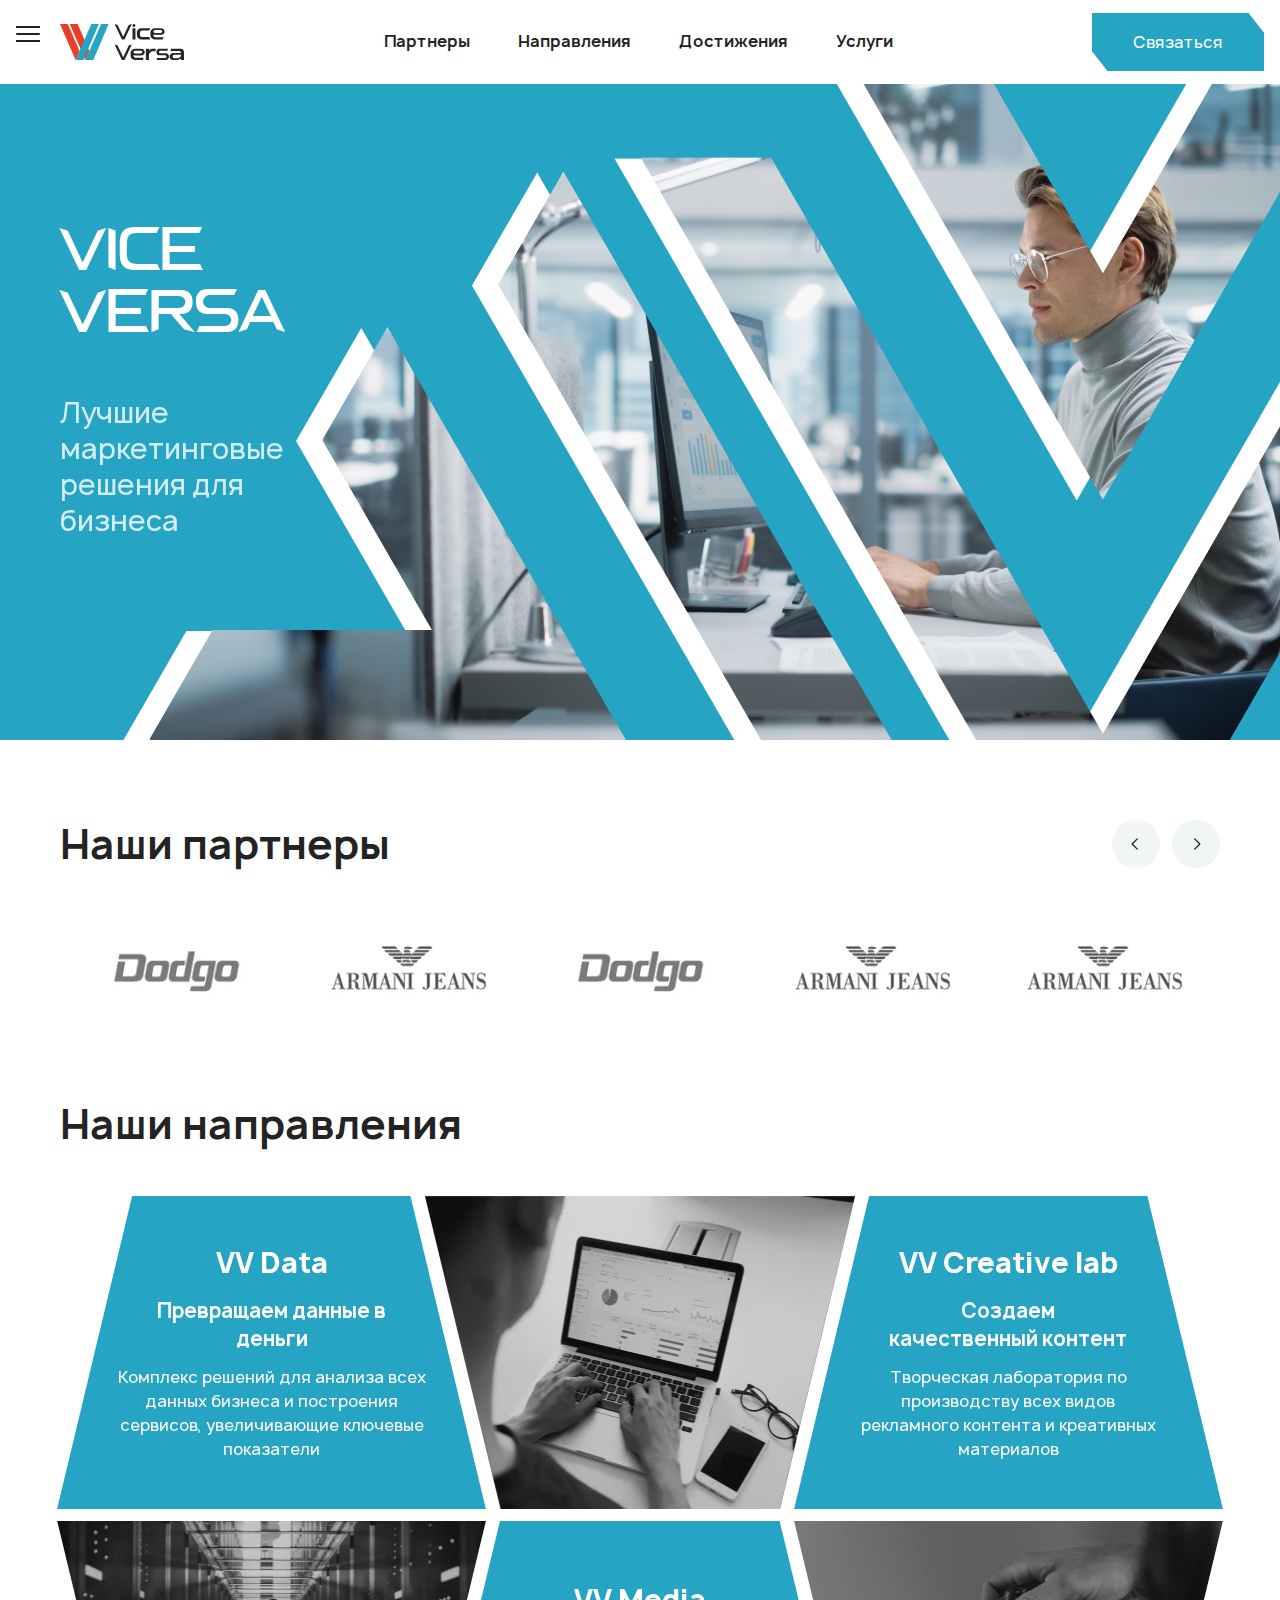
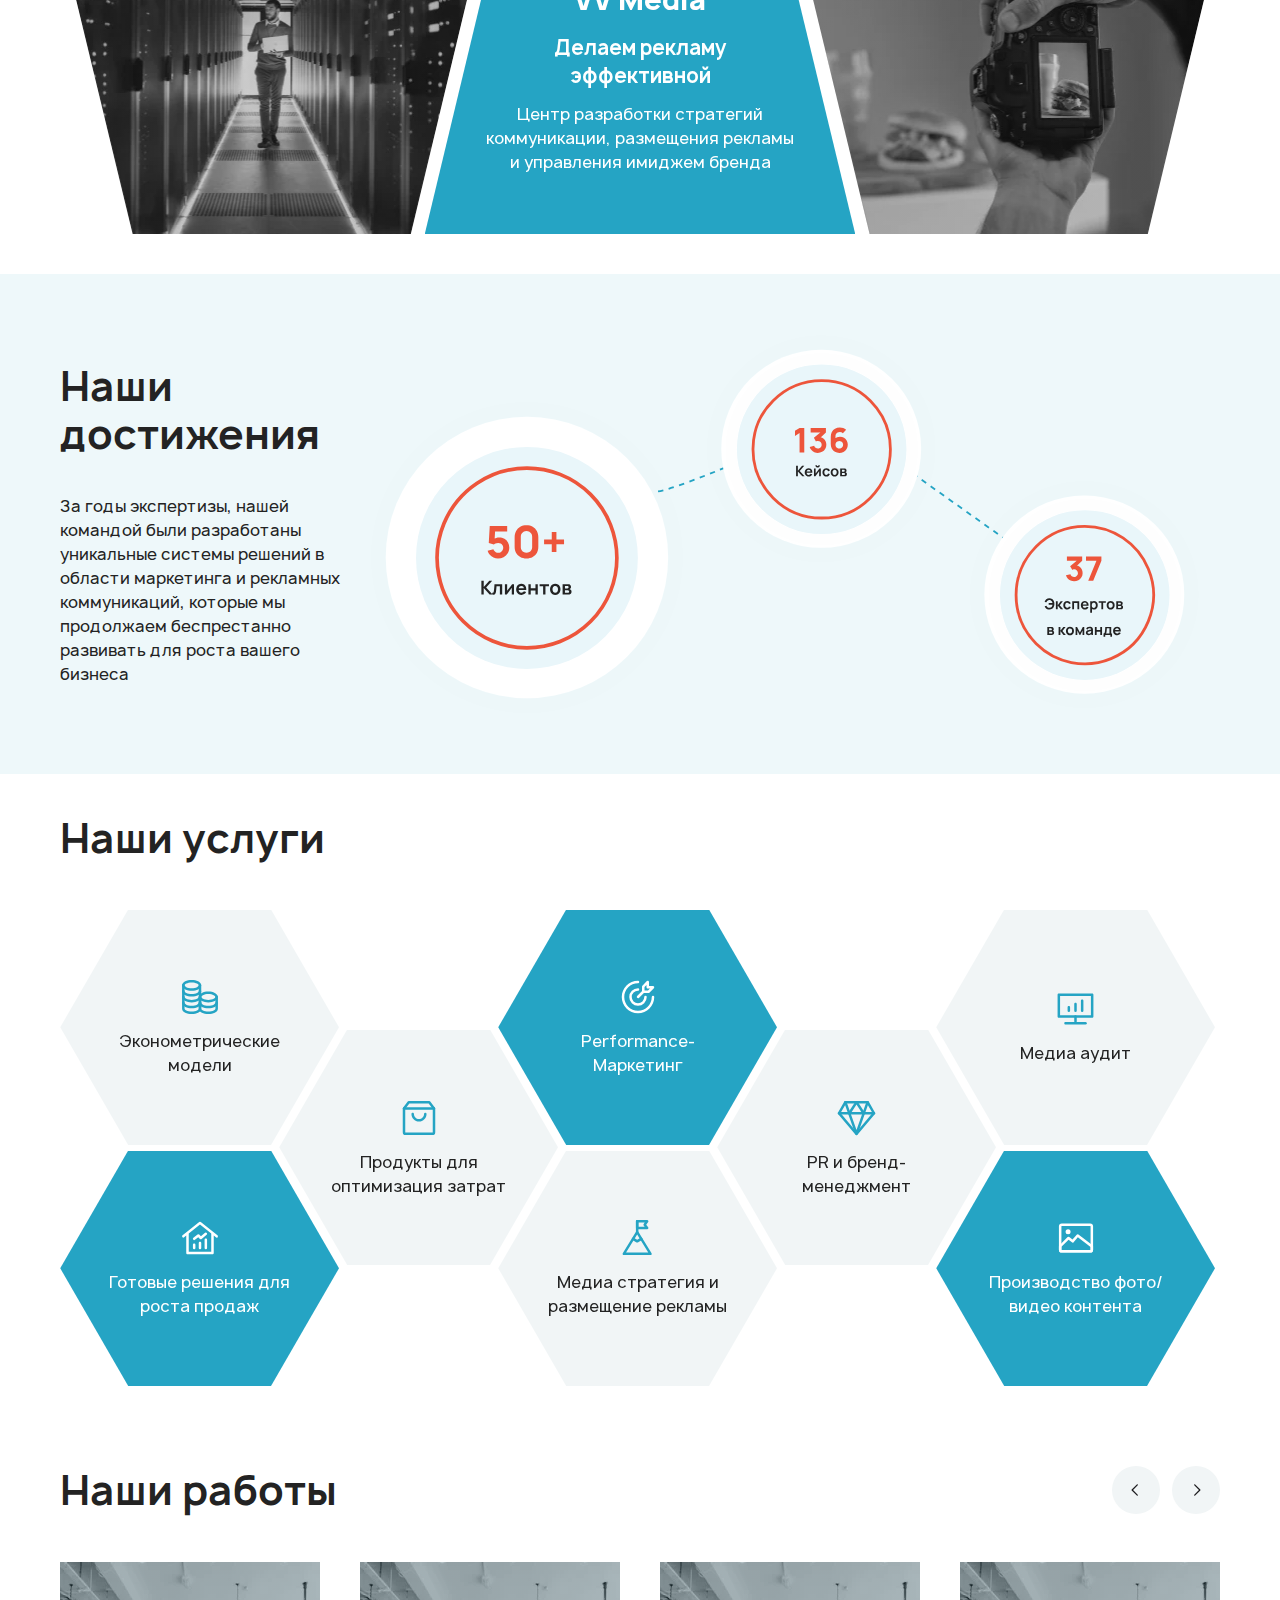
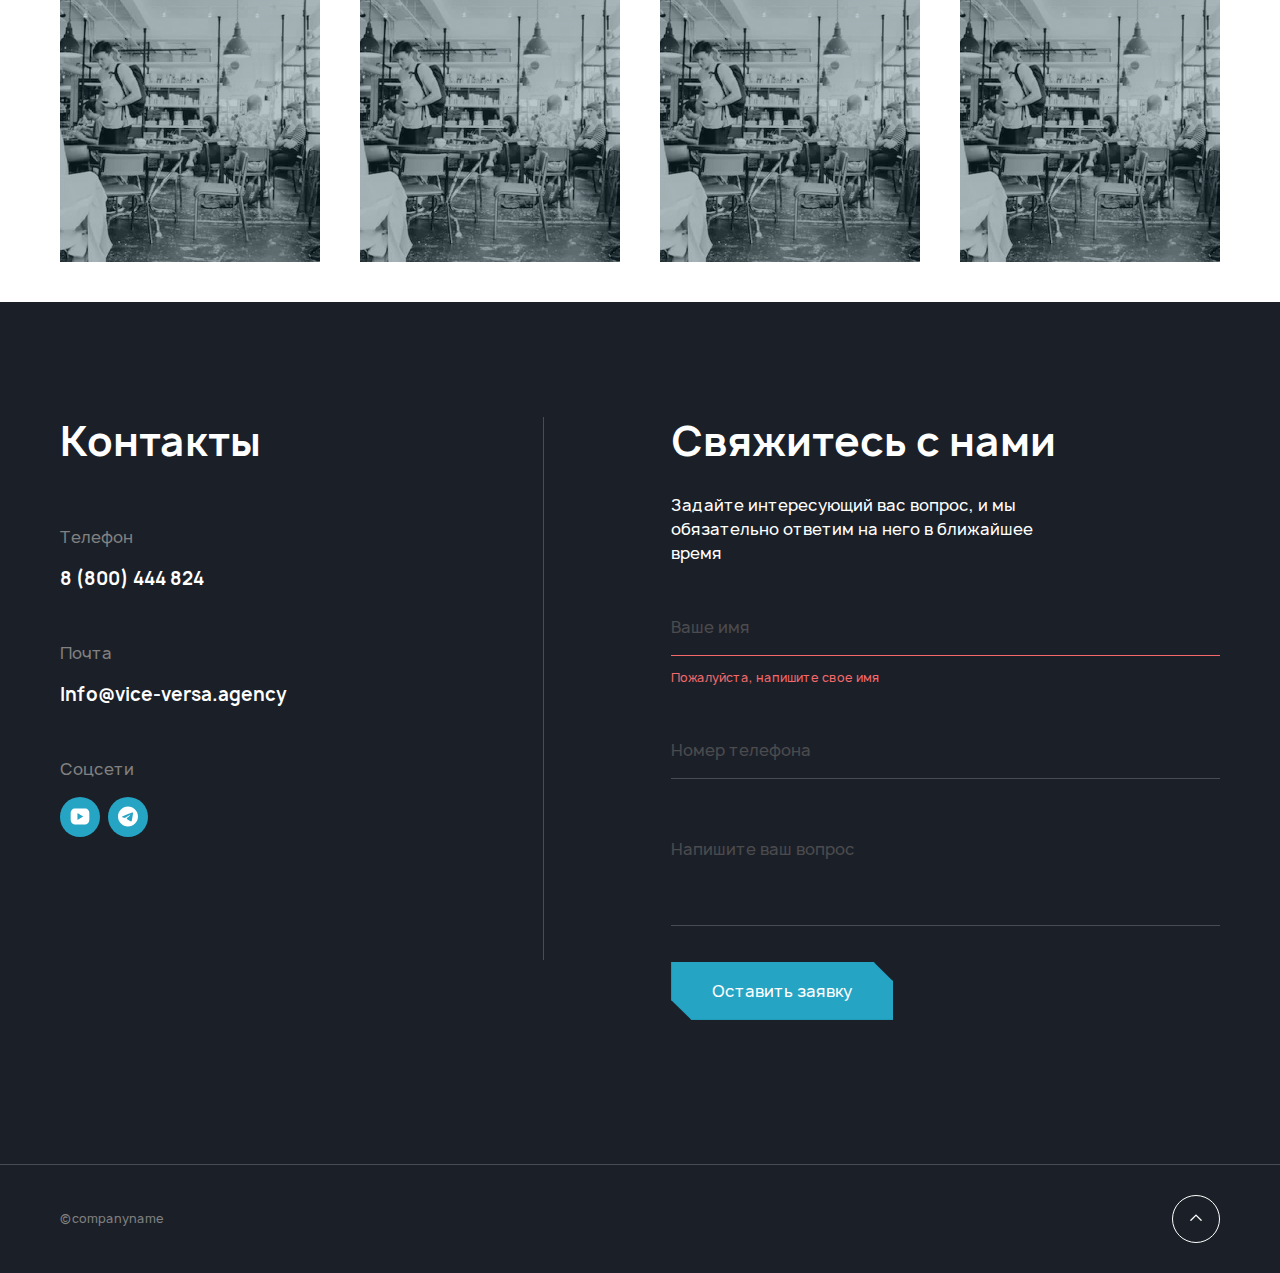
==== commit 126b5084: "update" ====
--- a/index.html
+++ b/index.html
@@ -129,7 +129,8 @@
 											<a href="mailto:mailto:mail@mail.ru">mailto:mail@mail.ru</a>
 										</li>
 									</ul>
-									<button type="button" class="b-btn b-btn--main b-btn--blue">Связаться</button>
+									<button type="button" class="b-btn b-btn--main b-btn--blue js-show-popup" data-trigger="connection-popup">Связаться
+									</button>
 								</div>
 								<div class="menu-contacts">
 									<div class="menu-contacts__title">
@@ -702,13 +703,27 @@
 									<div class="socials socials--main">
 										<div class="socials__item">
 											<button class="socials__button">
-												<img src="images/icon/youtube.svg" alt="" width="24" height="24">
+												<img class="socials__icon socials__icon--default" src="images/icon/youtube.svg" alt="" width="24" height="24">
+												<svg class="socials__icon socials__icon--active" width="32" height="32" viewBox="0 0 32 32" fill="none" xmlns="http://www.w3.org/2000/svg">
+													<path fill-rule="evenodd" clip-rule="evenodd" d="m17.632 16 4.89 4.89a1.153 1.153 0 0 1-1.63 1.63l-4.89-4.89-4.89 4.89a1.152 1.152 0 1 1-1.63-1.63l4.89-4.89-4.89-4.89a1.152 1.152 0 1 1 1.63-1.63l4.89 4.89 4.89-4.89a1.153 1.153 0 0 1 1.63 1.63L17.631 16Z" fill="#232323" />
+												</svg>
 											</button>
+											<div class="socials__wrap">
+												<span>Перейти в youtube?</span>
+												<a href="#" class="b-btn b-btn--main b-btn--blue">Перейти</a>
+											</div>
 										</div>
 										<div class="socials__item">
 											<button class="socials__button">
-												<img src="images/icon/tg.svg" alt="" width="24" height="24">
+												<img class="socials__icon socials__icon--default" src="images/icon/tg.svg" alt="" width="24" height="24">
+												<svg class="socials__icon socials__icon--active" width="32" height="32" viewBox="0 0 32 32" fill="none" xmlns="http://www.w3.org/2000/svg">
+													<path fill-rule="evenodd" clip-rule="evenodd" d="m17.632 16 4.89 4.89a1.153 1.153 0 0 1-1.63 1.63l-4.89-4.89-4.89 4.89a1.152 1.152 0 1 1-1.63-1.63l4.89-4.89-4.89-4.89a1.152 1.152 0 1 1 1.63-1.63l4.89 4.89 4.89-4.89a1.153 1.153 0 0 1 1.63 1.63L17.631 16Z" fill="#232323" />
+												</svg>
 											</button>
+											<div class="socials__wrap">
+												<span>Начать чат в Телеграм?</span>
+												<a href="#" class="b-btn b-btn--main b-btn--blue">Начать</a>
+											</div>
 										</div>
 									</div>
 								</li>
@@ -725,15 +740,17 @@
 							</div>
 							<div class="footer-top__form">
 								<form action="#" class="form form--main" id="main-form">
-									<div class="form__row">
+									<div class="form__row form__row--error">
 										<label for="" class="form__label">
 											<input type="text" class="form__input" placeholder="Ваше имя">
 										</label>
+										<span class="form__error">Пожалуйста, напишите свое имя</span>
 									</div>
 									<div class="form__row">
 										<label for="" class="form__label">
 											<input type="text" class="form__input" placeholder="Номер телефона">
 										</label>
+										<span class="form__error">Пожалуйста, введите номер телефона</span>
 									</div>
 									<div class="form__row">
 										<label for="" class="form__label">
@@ -792,15 +809,17 @@
 				</div>
 				<div class="connection__right">
 					<form action="#" class="form form--white" id="main-form">
-						<div class="form__row">
+						<div class="form__row form__row--error">
 							<label for="" class="form__label">
 								<input type="text" class="form__input" placeholder="Ваше имя">
 							</label>
+							<span class="form__error">Пожалуйста, напишите свое имя</span>
 						</div>
 						<div class="form__row">
 							<label for="" class="form__label">
 								<input type="text" class="form__input" placeholder="Номер телефона">
 							</label>
+							<span class="form__error">Пожалуйста, введите номер телефона</span>
 						</div>
 						<div class="form__row">
 							<label for="" class="form__label">
@@ -839,15 +858,17 @@
 				</div>
 				<div class="connection__right">
 					<form action="#" class="form form--white" id="main-form">
-						<div class="form__row">
+						<div class="form__row form__row--error">
 							<label for="" class="form__label">
 								<input type="text" class="form__input" placeholder="Ваше имя">
 							</label>
+							<span class="form__error">Пожалуйста, напишите свое имя</span>
 						</div>
 						<div class="form__row">
 							<label for="" class="form__label">
 								<input type="text" class="form__input" placeholder="Номер телефона">
 							</label>
+							<span class="form__error">Пожалуйста, введите номер телефона</span>
 						</div>
 						<div class="form__row">
 							<label for="" class="form__label">
@@ -886,15 +907,17 @@
 				</div>
 				<div class="connection__right">
 					<form action="#" class="form form--white" id="main-form">
-						<div class="form__row">
+						<div class="form__row form__row--error">
 							<label for="" class="form__label">
 								<input type="text" class="form__input" placeholder="Ваше имя">
 							</label>
+							<span class="form__error">Пожалуйста, напишите свое имя</span>
 						</div>
 						<div class="form__row">
 							<label for="" class="form__label">
 								<input type="text" class="form__input" placeholder="Номер телефона">
 							</label>
+							<span class="form__error">Пожалуйста, введите номер телефона</span>
 						</div>
 						<div class="form__row">
 							<label for="" class="form__label">
@@ -1590,6 +1613,280 @@
 			</div>
 		</div>
 	</div>
+	<div class="popup popup--marketing js-popup" data-popup="marketing-communication">
+		<button type="button" class="popup__close js-popup-close">
+			<svg width="32" height="32" viewBox="0 0 32 32" fill="none" xmlns="http://www.w3.org/2000/svg">
+				<path fill-rule="evenodd" clip-rule="evenodd" d="M17.6316 15.9997L22.5213 20.8894C22.9713 21.3395 22.9713 22.0692 22.5213 22.5193C22.0712 22.9694 21.3414 22.9694 20.8914 22.5193L16.0017 17.6296L11.112 22.5193C10.6619 22.9694 9.93218 22.9694 9.48209 22.5193C9.03201 22.0692 9.03201 21.3395 9.48209 20.8894L14.3718 15.9997L9.48209 11.11C9.03201 10.66 9.03201 9.93022 9.48209 9.48014C9.93218 9.03006 10.6619 9.03006 11.112 9.48014L16.0017 14.3698L20.8914 9.48014C21.3414 9.03006 22.0712 9.03006 22.5213 9.48014C22.9713 9.93022 22.9713 10.66 22.5213 11.11L17.6316 15.9997Z" fill="#232323" />
+			</svg>
+		</button>
+		<div class="popup__wrap">
+			<div class="modal-marketing">
+				<div class="modal-marketing__top">
+					<h4 class="modal-marketing__title">
+						Коммуникационная стратегия VICE VERSA
+					</h4>
+					<div class="modal-marketing__text">
+						<p>
+							уникальный механизм омниканального взаимодействия с потребителем специально разработанный под
+							ваши бизнес цели. Дорожная карта пути из текущей точки к точке достижения поставленных
+							маркетинговых задач.
+						</p>
+					</div>
+				</div>
+				<div class="modal-marketing__main">
+					<h4 class="modal-marketing__subtitle">
+						КОМПЛЕКСНОЕ ПРОДВИЖЕНИЕ вашего продукта/бренда включает:
+					</h4>
+					<ul class="modal-marketing__list">
+						<li>
+							<p class="modal-marketing__text">
+								<b>Проведение исследований</b>. Исследование рынка и продуктовой категории, целевой
+								аудитории.
+								Анализ активности конкурентов во всех каналах коммуникации (ТВ, Интернет, ООН, Радио ,
+								Пресса, специальные PR проекты и пр.), аудит эффективности рекламных кампаний, поиск точек
+								роста.
+							</p>
+						</li>
+						<li>
+							<p>
+								<b>Разработка стратегии и тактическое медиа планирование.</b> Определение маркетинговых
+								целей и
+								постановка задач для рекламной кампании, обозначение точек роста. Подбор наиболее
+								подходящего микса каналов коммуникации и объемов размещения внутри каждого канала исходя из
+								целей кампании и возможностей конвертации в продажи, увеличения ROI. Расчет стоимости и
+								эффективности кампании.
+							</p>
+						</li>
+						<li>
+							<p>
+								<b>Размещение рекламы.</b> Запуск рекламных кампаний и медиа закупка, постоянный мониторинг
+								и
+								оптимизация текущих кампаний в рамках поставленных целей.
+							</p>
+						</li>
+						<li>
+							<p>
+								<b>Аналитика.</b> Эконометрика, анализ прошедших кампаний, определение зон развития.
+								Обогащение
+								рекламных кампаний данными, внедрение технологий оптимизации, построение аналитической
+								экосистемы для оптимизации инвестиций.
+							</p>
+						</li>
+					</ul>
+				</div>
+			</div>
+		</div>
+	</div>
+	<div class="popup popup--marketing js-popup" data-popup="marketing-perfomance">
+		<button type="button" class="popup__close js-popup-close">
+			<svg width="32" height="32" viewBox="0 0 32 32" fill="none" xmlns="http://www.w3.org/2000/svg">
+				<path fill-rule="evenodd" clip-rule="evenodd" d="M17.6316 15.9997L22.5213 20.8894C22.9713 21.3395 22.9713 22.0692 22.5213 22.5193C22.0712 22.9694 21.3414 22.9694 20.8914 22.5193L16.0017 17.6296L11.112 22.5193C10.6619 22.9694 9.93218 22.9694 9.48209 22.5193C9.03201 22.0692 9.03201 21.3395 9.48209 20.8894L14.3718 15.9997L9.48209 11.11C9.03201 10.66 9.03201 9.93022 9.48209 9.48014C9.93218 9.03006 10.6619 9.03006 11.112 9.48014L16.0017 14.3698L20.8914 9.48014C21.3414 9.03006 22.0712 9.03006 22.5213 9.48014C22.9713 9.93022 22.9713 10.66 22.5213 11.11L17.6316 15.9997Z" fill="#232323" />
+			</svg>
+		</button>
+		<div class="popup__wrap">
+			<div class="modal-marketing">
+				<div class="modal-marketing__top">
+					<h4 class="modal-marketing__title">
+						Performance – маркетинг
+					</h4>
+					<div class="modal-marketing__text">
+						<p>
+							Основной принцип performance-маркетинга — быстрая окупаемость инвестиций в рекламу, которую
+							четко можно измерить
+							performance-маркетинг целенаправленно работает на: 1.Повышение конверсии в целевое действие,
+							2.увеличение количества продаж, 3.Рост прибыли.
+						</p>
+					</div>
+				</div>
+				<div class="modal-marketing__main">
+					<h4 class="modal-marketing__subtitle">
+						КОМПЛЕКСНОЕ ПРОДВИЖЕНИЕ вашего продукта/бренда включает:
+					</h4>
+					<ul class="modal-marketing__list">
+						<li>
+							<p class="modal-marketing__text">
+								<b>Исследование рынка, продуктовой категории.</b>. Анализ конкурентной среды и внешних
+								факторов влияния. Оценка эффективности работы текущих инструментов маркетинга. Поиск точек
+								роста.
+							</p>
+						</li>
+						<li>
+							<p>
+								<b>Разработка стратегии.</b>Определение приоритетов бизнеса, постановка целей для
+								performance-маркетинга, аудит эффективности рекламы, работа с точками роста, распределение
+								бюджетов по каналам и подбор площадок. Расчет стоимости и эффективности продвижения.
+							</p>
+						</li>
+						<li>
+							<p>
+								<b>Управление рекламой.</b>Запуск и совершенствование кампаний. Цикличная оценка
+								эффективности рекламы, оптимизация сплита активных каналов и тестирование новых гипотез для
+								снижения стоимости и повышения эффективности продвижения в виде увеличения количества
+								конверсий в целевое действие, рост продаж/прибыли в рамках поставленных целей.
+							</p>
+						</li>
+						<li>
+							<p>
+								<b>Аналитика.</b>Эконометрика, UX-анализ, аудит систем аналитики, определение зон развития в
+								рамках поставленных целей.
+							</p>
+						</li>
+						<li>
+							<p>
+								<b>Использование Vice versa data подхода.</b>Обогащение рекламных кампаний данными,
+								внедрение технологий оптимизации, построение аналитической экосистемы для оптимизации
+								инвестиций, увеличение точности и скорости принятия
+							</p>
+						</li>
+					</ul>
+				</div>
+			</div>
+		</div>
+	</div>
+	<div class="popup popup--marketing js-popup" data-popup="marketing-pr">
+		<button type="button" class="popup__close js-popup-close">
+			<svg width="32" height="32" viewBox="0 0 32 32" fill="none" xmlns="http://www.w3.org/2000/svg">
+				<path fill-rule="evenodd" clip-rule="evenodd" d="M17.6316 15.9997L22.5213 20.8894C22.9713 21.3395 22.9713 22.0692 22.5213 22.5193C22.0712 22.9694 21.3414 22.9694 20.8914 22.5193L16.0017 17.6296L11.112 22.5193C10.6619 22.9694 9.93218 22.9694 9.48209 22.5193C9.03201 22.0692 9.03201 21.3395 9.48209 20.8894L14.3718 15.9997L9.48209 11.11C9.03201 10.66 9.03201 9.93022 9.48209 9.48014C9.93218 9.03006 10.6619 9.03006 11.112 9.48014L16.0017 14.3698L20.8914 9.48014C21.3414 9.03006 22.0712 9.03006 22.5213 9.48014C22.9713 9.93022 22.9713 10.66 22.5213 11.11L17.6316 15.9997Z" fill="#232323" />
+			</svg>
+		</button>
+		<div class="popup__wrap">
+			<div class="modal-marketing">
+				<div class="modal-marketing__top">
+					<h4 class="modal-marketing__title">
+						PR и стратегический бренд-менеджмент
+					</h4>
+					<div class="modal-marketing__text">
+						<p>
+							Бренд - это не только сам товар, его качественные характеристики и преимущества, а
+							принадлежность потребителя к нему и сопоставление потребительского ожидания и реальности.
+							Управление имиджем бренда является ключевым фактора успеха, влияющим на рост продаж и стоимость
+							товара.
+						</p>
+					</div>
+				</div>
+				<div class="modal-marketing__main">
+					<h4 class="modal-marketing__subtitle">
+						Работа с имиджем бренда и Комплексное PR продвижение включает:
+					</h4>
+					<ul class="modal-marketing__list">
+						<li>
+							<p class="modal-marketing__text">
+								<b>Проведение исследований.</b> Аудит бренда, продукта и окружающей среды: анализ
+								потребителя и позиционирования бренда, экспертиза рациональных и эмоциональных
+								характеристик, выделение сильных сторон, зон риска на фоне конкурентов и др внешних
+								факторов. Оценка эффективности проведенных мероприятий и достигнутых результатов. Поиск
+								точек роста.
+							</p>
+						</li>
+						<li>
+							<p>
+								<b>Формирование платформы имиджа бренда и постановка целей коммуникации.</b>Разработка/оптимизация
+								ключевых элементов структуры бренда: позиционирование, миссия, ценности, атрибуты, УТП,
+								портрет потребителя и инсайты ЦА,. Определение зон развития и экспликация задач
+								коммуникации.
+							</p>
+						</li>
+						<li>
+							<p>
+								<b>Создание стратегии управления имиджем бренда.</b>Разработка стратегии коммуникации на
+								основе платформы бренда и выделенных векторов развития, позволяющей повысить стоимость
+								бренда и востребованность среди аудитории. Формирование пула бренд- активностей, каналов
+								коммуникации и сообщения для каждого из них в рамках поставленных целей ( например,
+								повышения признания бренда , как бренда с необходимыми характеристиками на рынке, включающих
+								создание внешних идентификаторов бренда, эмоциональных крючков, работа с барьерами и
+								негативом, расширение рынка и пр.)
+							</p>
+						</li>
+						<li>
+							<p>
+								<b>Тактический бренд-менеджмент и проведение кампаний. </b>Реализация стратегических планов
+								по развитию бренда в долгосрочном и краткосрочном периодах. Детальная разработка и внедрение
+								маркетинговых программ в необходимых каналах, СМИ для решения каждой из поставленных задач.
+								Разработка дерева решений, инструментов, медиапланов. Анализ результатов кампаний и
+								оптимизация инструментов.
+							</p>
+						</li>
+						<li>
+							<p>
+								<b>PR Поддержка в релевантных офлайн и онлайн ресурсах.</b>Создание инфоповодов, новостные
+								заметки, разработка и реализация специальных PR проектов, игровых/конкурсных механик и пр. в
+								рамках поставленных целей. Работа с лидерами мнений. Репутационный менеджмент и
+								антикризисные коммуникации. Мониторинг лояльности к бренду, Social Listening для понимания,
+								что говорят о бренде, конкурентах и категории. SERM – поиск и удаление из поисковой выдачи
+								порочащей бренд информации. Работа с агентами влияния для стимулирования новых отзывов о
+								бренде и использования в реагировании на его упоминания . Побуждение преданных потребителей
+								(адвокатов) бренда говорить больше.
+							</p>
+						</li>
+					</ul>
+				</div>
+			</div>
+		</div>
+	</div>
+	<div class="popup popup--marketing js-popup" data-popup="marketing-audit">
+		<button type="button" class="popup__close js-popup-close">
+			<svg width="32" height="32" viewBox="0 0 32 32" fill="none" xmlns="http://www.w3.org/2000/svg">
+				<path fill-rule="evenodd" clip-rule="evenodd" d="M17.6316 15.9997L22.5213 20.8894C22.9713 21.3395 22.9713 22.0692 22.5213 22.5193C22.0712 22.9694 21.3414 22.9694 20.8914 22.5193L16.0017 17.6296L11.112 22.5193C10.6619 22.9694 9.93218 22.9694 9.48209 22.5193C9.03201 22.0692 9.03201 21.3395 9.48209 20.8894L14.3718 15.9997L9.48209 11.11C9.03201 10.66 9.03201 9.93022 9.48209 9.48014C9.93218 9.03006 10.6619 9.03006 11.112 9.48014L16.0017 14.3698L20.8914 9.48014C21.3414 9.03006 22.0712 9.03006 22.5213 9.48014C22.9713 9.93022 22.9713 10.66 22.5213 11.11L17.6316 15.9997Z" fill="#232323" />
+			</svg>
+		</button>
+		<div class="popup__wrap">
+			<div class="modal-marketing">
+				<div class="modal-marketing__top">
+					<h4 class="modal-marketing__title">
+						Медиа аудит
+					</h4>
+					<div class="modal-marketing__text">
+						<p>
+							Работает ли предложенная Медиа стратегия на решение маркетинговых задач? Насколько эффективно
+							размещены ваши медийные бюджеты?
+						</p>
+					</div>
+				</div>
+				<div class="modal-marketing__main">
+					<h4 class="modal-marketing__subtitle">
+						КОМПЛЕКСНый аудит медиа стратегии и качества размещения рекламы включает:
+					</h4>
+					<ul class="modal-marketing__list">
+						<li>
+							<p class="modal-marketing__text">
+								<b>Оценку предложенного медиа микса.</b> Ключевые показатели эффективности по каждому медиа,
+								работу с целевой аудиторией и ключевую задачу медийной стратегии в рамках бизнес целей.
+							</p>
+						</li>
+						<li>
+							<p>
+								<b>Формирование платформы имиджа бренда и постановка целей коммуникации.</b>Разработка/оптимизация
+								ключевых элементов структуры бренда: позиционирование, миссия, ценности, атрибуты, УТП,
+								портрет потребителя и инсайты ЦА,. Определение зон развития и экспликация задач
+								коммуникации.
+							</p>
+						</li>
+						<li>
+							<p>
+								<b>Оценку количественных показателей предложенной стратегии.</b>CPT/CPC сможем сравнить со
+								средними по рынку/продуктовой категории.
+							</p>
+						</li>
+						<li>
+							<p>
+								<b>Оценку качества размещения и ценовой эффективности.</b>Анализируем все детали размещения,
+								включая медиа показатели и стоимостные характеристики (охват, частота контакта, аффинити,
+								стоимость контакта/клика и пр.) объем выходов в нерелевантное время суток, количество
+								предоставленных бонусов от селлеров относительно рынка/продуктовой категории.
+							</p>
+						</li>
+						<li>
+							<p>
+								<b>Рекомендации.</b>Выявляем зоны роста и делимся нашей точкой зрения, как стратегическое
+								медиа планирование может быть улучшено с обоснованием. Комментируем насколько стоимость
+								анализируемого размещения соответствует рынку.
+							</p>
+						</li>
+					</ul>
+				</div>
+			</div>
+		</div>
+	</div>
 
 	<script src="js/app.min.js"></script>
 
--- a/css/app.css
+++ b/css/app.css
@@ -1 +1 @@
-@keyframes dropdown-display{0%{opacity:0;transform:scale(.98) translateY(-.6em)}to{opacity:1;transform:scale(1) translateY(0)}}@keyframes dropdown-display-up{0%{opacity:0;transform:scale(.98) translateY(.6em)}to{opacity:1;transform:scale(1) translateY(0)}}@keyframes pulse{0%,to{opacity:0}50%{opacity:1}}@font-face{font-family:"Manrope";src:url(../fonts/Manrope-Medium.woff2) format("woff2"),url(../fonts/Manrope-Medium.woff) format("woff"),url(../fonts/Manrope-Medium.ttf) format("truetype");font-weight:500;font-style:normal;font-display:swap}@font-face{font-family:"Manrope";src:url(../fonts/Manrope-Semibold.woff2) format("woff2"),url(../fonts/Manrope-Semibold.woff) format("woff"),url(../fonts/Manrope-Semibold.ttf) format("truetype");font-weight:600;font-style:normal;font-display:swap}@font-face{font-family:"Manrope";src:url(../fonts/Manrope-Bold.woff2) format("woff2"),url(../fonts/Manrope-Bold.woff) format("woff"),url(../fonts/Manrope-Bold.ttf) format("truetype");font-weight:700;font-style:normal;font-display:swap}@font-face{font-family:"Manrope";src:url(../fonts/Manrope-ExtraBold.woff2) format("woff2"),url(../fonts/Manrope-ExtraBold.woff) format("woff"),url(../fonts/Manrope-ExtraBold.ttf) format("truetype");font-weight:800;font-style:normal;font-display:swap}@font-face{font-family:"Proxon";src:url(../fonts/Proxon.woff2) format("woff2"),url(../fonts/Proxon.woff) format("woff"),url(../fonts/Proxon.ttf) format("truetype");font-weight:400;font-style:normal;font-display:swap}html{line-height:1.15;-webkit-text-size-adjust:100%}p{margin:0}aside,details,footer,header,main,nav,section{display:block}hr,img{border:0}hr{box-sizing:content-box;overflow:visible;background:#dedede;display:block;height:1px;margin:30px 0}pre{font-family:monospace,monospace;font-size:1em}a{background-color:transparent;-webkit-tap-highlight-color:transparent}abbr[title]{border-bottom:none;-webkit-text-decoration:underline dotted;text-decoration:underline dotted}b,strong{font-weight:700}small{font-size:80%}sub,sup{font-size:75%;line-height:0;position:relative;vertical-align:baseline}sub{bottom:-.25em}sup{top:-.5em}img{height:auto;max-width:100%;vertical-align:top}button,input,optgroup{font-size:100%;line-height:1.15}button,input,optgroup,select,textarea{font-family:inherit;margin:0}button,input{overflow:visible}button,select{text-transform:none}[type=button],[type=reset],[type=submit],button{-webkit-appearance:button;-webkit-tap-highlight-color:transparent;outline:0}[type=button]::-moz-focus-inner,[type=reset]::-moz-focus-inner,[type=submit]::-moz-focus-inner,button::-moz-focus-inner{border-style:none;padding:0}[type=button]:-moz-focusring,[type=reset]:-moz-focusring,[type=submit]:-moz-focusring,button:-moz-focusring{outline:0}fieldset{padding:0}legend{color:inherit;display:table;max-width:100%;white-space:normal}[type=checkbox],[type=radio],legend{box-sizing:border-box;padding:0}[type=number]::-webkit-inner-spin-button,[type=number]::-webkit-outer-spin-button{height:auto}[type=search]{-webkit-appearance:textfield;outline-offset:-2px}[type=search]::-webkit-search-decoration{-webkit-appearance:none}::-webkit-file-upload-button{-webkit-appearance:button;font:inherit}summary{display:list-item}[hidden],template{display:none}*{-webkit-tap-highlight-color:transparent}body,html{box-sizing:border-box;height:100%}body{background:#fff;color:#232323;font-family:"Manrope",system-ui,-apple-system,Segoe UI,Roboto,Noto Sans,Ubuntu,Cantarell,Helvetica Neue,sans-serif;font-size:16px;line-height:161%;margin:0;min-width:320px;overflow-x:hidden;overflow-y:auto;padding:0;position:relative;right:0}svg{max-height:100%}select:not([multiple]){vertical-align:middle}table{border-collapse:separate;border-spacing:0;max-width:100%;width:100%}td,th{line-height:inherit;padding:5px 10px}th{font-weight:700;text-align:left;vertical-align:bottom}td{vertical-align:top}a{color:#203735;text-decoration:none}h1,h2,h3,h4,h5,h6{font-weight:700;line-height:1.2;margin:0}dl,ol,ul{list-style:none;margin:0;padding:0}ol{list-style:decimal}h1{font-size:28px}h2{font-size:24px}h3{font-size:20px}h4{font-size:18px}h5{font-size:16px}::-moz-focus-inner{border:0;padding:0}.hidden-box{display:none;visibility:hidden}iframe{border:0;outline:0}.videoWrapper{height:0;padding-bottom:56.25%;position:relative}.videoWrapper iframe{height:100%;left:0;position:absolute;top:0;width:100%}.text-center{text-align:center}blockquote{color:#000;font-size:18px;font-style:normal;font-weight:500;line-height:189%;margin:42px 0;max-width:830px;padding-left:27px;position:relative}@media screen and (min-width:767px){blockquote{margin:28px 0}}@media screen and (min-width:1280px){blockquote{margin:48px 0}}blockquote:after{background:#000;bottom:5px;content:"";left:0;position:absolute;top:5px;width:3px}button{cursor:pointer;padding:0}input[type=email],input[type=number],input[type=password],input[type=search],input[type=tel],input[type=text],select{height:auto}input[type=email],input[type=number],input[type=password],input[type=search],input[type=tel],input[type=text],select,textarea{-webkit-appearance:none;background-color:transparent;border:0;border-bottom:1px solid rgba(255,255,255,.2);border-radius:0;box-sizing:border-box;color:#fff;font-size:16px;font-weight:500;line-height:24px;max-width:100%;outline:0;padding:0 15px 16px 0;transition:border-color .3s ease}input[type=email]::-webkit-input-placeholder,input[type=number]::-webkit-input-placeholder,input[type=password]::-webkit-input-placeholder,input[type=search]::-webkit-input-placeholder,input[type=tel]::-webkit-input-placeholder,input[type=text]::-webkit-input-placeholder,select::-webkit-input-placeholder,textarea::-webkit-input-placeholder{color:#4b4b4e;font-weight:500}input[type=email]:-moz-placeholder,input[type=number]:-moz-placeholder,input[type=password]:-moz-placeholder,input[type=search]:-moz-placeholder,input[type=tel]:-moz-placeholder,input[type=text]:-moz-placeholder,select:-moz-placeholder,textarea:-moz-placeholder{color:#4b4b4e;font-weight:500}input[type=email]::-moz-placeholder,input[type=number]::-moz-placeholder,input[type=password]::-moz-placeholder,input[type=search]::-moz-placeholder,input[type=tel]::-moz-placeholder,input[type=text]::-moz-placeholder,select::-moz-placeholder,textarea::-moz-placeholder{color:#4b4b4e;font-weight:500}input[type=email]:-ms-input-placeholder,input[type=number]:-ms-input-placeholder,input[type=password]:-ms-input-placeholder,input[type=search]:-ms-input-placeholder,input[type=tel]:-ms-input-placeholder,input[type=text]:-ms-input-placeholder,select:-ms-input-placeholder,textarea:-ms-input-placeholder{color:#4b4b4e;font-weight:500}input[type=email]:focus,input[type=number]:focus,input[type=password]:focus,input[type=search]:focus,input[type=tel]:focus,input[type=text]:focus,select:focus,textarea:focus{border-color:#fff}input[type=email].error,input[type=number].error,input[type=password].error,input[type=search].error,input[type=tel].error,input[type=text].error,select.error,textarea.error{border-color:#f61001;color:#f61001}input[type=email].disabled,input[type=email][disabled],input[type=email][readonly],input[type=number].disabled,input[type=number][disabled],input[type=number][readonly],input[type=password].disabled,input[type=password][disabled],input[type=password][readonly],input[type=search].disabled,input[type=search][disabled],input[type=search][readonly],input[type=tel].disabled,input[type=tel][disabled],input[type=tel][readonly],input[type=text].disabled,input[type=text][disabled],input[type=text][readonly],select.disabled,select[disabled],select[readonly],textarea.disabled,textarea[disabled],textarea[readonly]{background-color:#f9f9f9;border-color:#bcbcbc;color:#939393;cursor:default}select{background-image:url(../images/select.svg);background-position:100% 50%;background-repeat:no-repeat;padding-right:35px}input[type=checkbox],input[type=radio]{display:inline-block;vertical-align:middle}textarea{height:auto;overflow:auto}.error-message{color:#f61001;margin-top:5px;order:1}.checkbox-style,label.checkbox-style{color:#a7a8b1;cursor:pointer;display:block;font-size:13px;font-weight:400;line-height:1.3;margin:0;outline:0;overflow:hidden;position:relative;-webkit-tap-highlight-color:transparent;-webkit-user-select:none;user-select:none}.checkbox-style>span,label.checkbox-style>span{color:#a7a8b1;display:inline-block;padding:2px 0 2px 28px;position:relative;vertical-align:top}.checkbox-style>span:before,label.checkbox-style>span:before{border:1px solid #c1c1c1;border-radius:3px;box-sizing:border-box;content:"";height:20px;left:0;position:absolute;top:0;transition:border-color .3s ease,background-color .3s ease;width:20px;z-index:1}.checkbox-style>span:after,label.checkbox-style>span:after{background:#000;border-radius:3px;content:"";height:14px;left:3px;opacity:0;position:absolute;top:3px;transition:opacity .3s ease;width:14px;z-index:5}.checkbox-style input[type=checkbox],label.checkbox-style input[type=checkbox]{height:1px;left:-30px;outline:0;position:absolute;-webkit-tap-highlight-color:transparent;top:0;width:1px}.checkbox-style input[type=checkbox]:checked~span:after,label.checkbox-style input[type=checkbox]:checked~span:after{opacity:1}.checkbox-style input[type=checkbox].disabled~span:after,.checkbox-style input[type=checkbox][disabled]~span:after,label.checkbox-style input[type=checkbox].disabled~span:after,label.checkbox-style input[type=checkbox][disabled]~span:after{background:#e3e3e3}.form--main button{margin-top:24px;padding:0}@media screen and (min-width:767px){.form--main button{margin-top:36px}}.form__row{margin-top:24px;position:relative}@media screen and (min-width:767px){.form__row{margin-top:48px}}.form__row:first-child{margin-top:0}.form__row input[type=email],.form__row input[type=number],.form__row input[type=password],.form__row input[type=search],.form__row input[type=tel],.form__row input[type=text],.form__row select,.form__row textarea{vertical-align:top;width:100%}.form__row>label:not(.checkbox-style){align-items:center;color:#a7a8b1;cursor:pointer;display:flex;flex-flow:row nowrap;font-size:12px;font-weight:400;justify-content:space-between;line-height:1.2;margin:0 0 10px}.form__row>label:not(.checkbox-style)>span{order:0}.form__row>label:not(.checkbox-style) .error-message{margin-left:10px;margin-top:0}.form__row>label:not(.checkbox-style) .error-message+span{color:#f61001}.form-password__button i,.form__hint,.form__input{position:relative;z-index:1}.form__hint{color:#444;font-size:12px;font-style:italic;font-weight:400;margin:5px 0 0;z-index:2}.form__error{color:#f61001;font-size:13px;font-weight:500;margin-top:3px;z-index:3}.form-password,.form__error{position:relative}.form-password input[type=password],.form-password input[type=text]{padding-right:50px;position:relative;z-index:1}.form__textarea{resize:none}.form-password__button,.form-password__button:after{position:absolute;transition:opacity .3s ease;z-index:10}.form-password__button{background:0 0;border:0;bottom:0;box-sizing:border-box;cursor:pointer;opacity:.3;outline:0;padding:0;right:0;-webkit-tap-highlight-color:transparent;top:0;vertical-align:middle;width:42px}.form-password__button i{vertical-align:middle}.form-password__button:after{background:#000;border-top:1px solid #fff;content:"";display:block;height:1px;left:9px;top:24px;transform:rotate(-30deg);width:24px}@media screen and (min-width:1280px){.form-password__button:hover{opacity:1}}.form-password__button.active{opacity:1}.form-password__button.active:after{opacity:0}.b-btn{align-items:center;border-radius:0;box-sizing:border-box;display:flex;justify-content:center;line-height:24px;position:relative;text-align:center;text-decoration:none;transition:background .3s ease,color .3s ease}.b-btn--secondary,.b-btn--secondary span{clip-path:polygon(0 0,91% 0,100% 34%,100% 100%,9% 100%,0 66%)}.b-btn--secondary{display:block;width:-moz-fit-content;width:fit-content}.b-btn--secondary span{align-items:center;bottom:4px;display:flex;font-size:16px;justify-content:center;line-height:24px;padding:8px 39px 10px;transition:background-color .3s ease}@media screen and (min-width:1280px){.b-btn--secondary span{padding:16px 40px}}.b-btn--main{background-color:#0e72bb;border:1px solid #0e72bb;border-radius:4px;color:#fff;padding:8px 43px 10px}.b-btn--main.active,.b-btn--main:active,.b-btn--main:focus-within,.b-btn--main:hover{background-color:#fff;color:#0e72bb}.b-btn--outline{background-color:#fff;border:1px solid #0e72bb;border-radius:4px;color:#0e72bb;padding:8px 43px 10px}.b-btn--outline.active,.b-btn--outline:active,.b-btn--outline:focus-within,.b-btn--outline:hover{background-color:#0e72bb;color:#fff}.b-btn.focus,.b-btn:focus-within,.b-btn:hover{outline:0}.b-btn.disabled,.b-btn:disabled{background:inherit;box-shadow:none;cursor:default;opacity:.45}.b-btn--orange{background-color:#ee3f22;border:1px solid #ee3f22;color:#fff;padding:8px 43px 10px}.b-btn--orange.active,.b-btn--orange:active,.b-btn--orange:focus-within,.b-btn--orange:hover{background-color:transparent;color:#ee3f22}.b-btn--orange-outline{background-color:#fff;border:1px solid #ee3f22;border-radius:4px;color:#ee3f22;padding:8px 43px 10px}.b-btn--orange-outline.active,.b-btn--orange-outline:active,.b-btn--orange-outline:focus-within,.b-btn--orange-outline:hover{background-color:#ee3f22;color:#fff}.b-btn--orange-secondary,.b-btn--orange-white{background-color:#ee3f22;border:1px solid #ee3f22;color:#fff}.b-btn--orange-secondary.active span,.b-btn--orange-secondary:active span,.b-btn--orange-secondary:focus-within span,.b-btn--orange-secondary:hover span{background-color:#171717;color:#ee3f22}.b-btn--orange-secondary.disabled.active,.b-btn--orange-secondary.disabled:active,.b-btn--orange-secondary.disabled:focus-within,.b-btn--orange-secondary.disabled:hover,.b-btn--orange-secondary:disabled.active,.b-btn--orange-secondary:disabled:active,.b-btn--orange-secondary:disabled:focus-within,.b-btn--orange-secondary:disabled:hover,.b-btn--orange-white.disabled.active,.b-btn--orange-white.disabled:active,.b-btn--orange-white.disabled:focus-within,.b-btn--orange-white.disabled:hover,.b-btn--orange-white:disabled.active,.b-btn--orange-white:disabled:active,.b-btn--orange-white:disabled:focus-within,.b-btn--orange-white:disabled:hover{background-color:#ee3f22;color:#fff}.b-btn--orange-secondary span,.b-btn--orange-white span{background-color:#ee3f22}.b-btn--orange-white.active span,.b-btn--orange-white:active span,.b-btn--orange-white:focus-within span,.b-btn--orange-white:hover span,.b-btn--transparent.active,.b-btn--transparent:active,.b-btn--transparent:focus-within,.b-btn--transparent:hover{background-color:#fff;color:#ee3f22}.b-btn--transparent{background-color:transparent;border:1px solid #fff;border-radius:4px;color:#fff;padding:12px}.b-btn--transparent svg path{stroke:#fff;transition:stroke .3s ease}.b-btn--transparent.active svg path,.b-btn--transparent:active svg path,.b-btn--transparent:focus-within svg path,.b-btn--transparent:hover svg path{stroke:#ee3f22}.b-btn [class*=" b-icon-"],.b-btn [class^=b-icon-]{margin-right:10px;vertical-align:middle}.b-btn--big{font-size:16px;padding:14px 30px}.b-btn--small{font-size:13px;padding:8px 30px}.b-btn--blue{background-color:#25a4c4;border:1px solid #25a4c4;color:#fff}.b-btn--blue.active span,.b-btn--blue:active span,.b-btn--blue:focus-within span,.b-btn--blue:hover span{background-color:#fff;color:#25a4c4}.b-btn--blue.disabled.active,.b-btn--blue.disabled:active,.b-btn--blue.disabled:focus-within,.b-btn--blue.disabled:hover,.b-btn--blue:disabled.active,.b-btn--blue:disabled:active,.b-btn--blue:disabled:focus-within,.b-btn--blue:disabled:hover,.b-btn--white.disabled.active,.b-btn--white.disabled:active,.b-btn--white.disabled:focus-within,.b-btn--white.disabled:hover,.b-btn--white:disabled.active,.b-btn--white:disabled:active,.b-btn--white:disabled:focus-within,.b-btn--white:disabled:hover{background-color:#25a4c4;color:#fff}.b-btn--blue span{background-color:#25a4c4}.b-btn--white{background-color:#fff;border:1px solid #fff;color:#25a4c4}.b-btn--white.active span,.b-btn--white:active span,.b-btn--white:focus-within span,.b-btn--white:hover span{background-color:#25a4c4;color:#fff}.b-btn--white span{background-color:#fff}.b-btn--loading:before{animation:loadingSpin 1s infinite linear;border-radius:50%;content:"";display:inline-block;height:12px;margin-left:-15px;margin-right:10px;transition:border .3s ease;vertical-align:middle;width:12px}.b-btn--loading.outline:before{border:3px solid rgba(0,0,0,.2);border-top-color:#000}.b-btn--loading.outline:hover:before,.b-btn--loading:before{border:3px solid rgba(255,255,255,.6);border-top-color:#fff}.b-btn-grouping{display:inline-block}.b-btn-grouping .b-btn{border-radius:0;float:left;margin-right:0}.b-btn-grouping .b-btn:first-child{border-radius:0 0 0 0}.b-btn-grouping .b-btn:last-child{border-radius:0 0 0 0}.b-btn-grouping .b-btn.outline{margin-left:-1px;z-index:1}.b-btn-grouping .b-btn.outline:hover{z-index:2}.b-btn-grouping .b-btn.outline.active{z-index:3}.b-btn-grouping .b-btn.outline:first-child{margin-left:0}a.b-btn.disabled,fieldset[disabled] a.b-btn{pointer-events:none}input[type=button].full-size,input[type=reset].full-size,input[type=submit].full-size{width:100%}.swiper,.swiper-wrapper{position:relative;z-index:1}.swiper{margin-left:auto;margin-right:auto;overflow:hidden;list-style:none;padding:0}.swiper-vertical>.swiper-wrapper{flex-direction:column}.swiper-wrapper{width:100%;height:100%;display:flex;transition-property:transform;box-sizing:content-box}.swiper-android .swiper-slide,.swiper-wrapper{transform:translate3d(0,0,0)}.swiper-pointer-events{touch-action:pan-y}.swiper-pointer-events.swiper-vertical{touch-action:pan-x}.swiper-slide{flex-shrink:0;width:100%;height:100%;position:relative;transition-property:transform}.swiper-slide-invisible-blank{visibility:hidden}.swiper-autoheight,.swiper-autoheight .swiper-slide{height:auto}.swiper-autoheight .swiper-wrapper{align-items:flex-start;transition-property:transform,height}.swiper-centered>.swiper-wrapper::before{content:"";flex-shrink:0;order:9999}.swiper-centered.swiper-horizontal>.swiper-wrapper>.swiper-slide:first-child{margin-inline-start:var(--swiper-centered-offset-before)}.swiper-centered.swiper-horizontal>.swiper-wrapper::before{height:100%;width:var(--swiper-centered-offset-after)}.swiper-centered.swiper-vertical>.swiper-wrapper>.swiper-slide:first-child{margin-block-start:var(--swiper-centered-offset-before)}.swiper-centered.swiper-vertical>.swiper-wrapper::before{width:100%;height:var(--swiper-centered-offset-after)}.swiper-centered>.swiper-wrapper>.swiper-slide{scroll-snap-align:center center}.swiper-button-next,.swiper-button-prev{cursor:pointer;display:inline-block;flex:0 0 46px;height:20px;outline:0;position:relative;-webkit-tap-highlight-color:transparent;transition:opacity .3s ease;-webkit-user-select:none;user-select:none;vertical-align:top;width:46px}.swiper-button-next:after,.swiper-button-prev:after{content:"";left:0;position:absolute;top:0}@media screen and (min-width:1076px){.swiper-button-next:hover,.swiper-button-prev:hover{opacity:.7}}.swiper-button-next.swiper-button-disabled,.swiper-button-prev.swiper-button-disabled{cursor:auto;opacity:.3;pointer-events:none}.swiper-button-prev{margin-right:25px}.swiper-button-next{margin-left:25px}.slider__pagination{display:flex;flex-flow:row nowrap;justify-content:space-between}.swiper-button{cursor:pointer;height:32px;position:unset;width:32px;z-index:2}@media screen and (min-width:767px){.swiper-button{height:48px;width:48px}}.swiper-button+.swiper-button{margin-left:8px}@media screen and (min-width:767px){.swiper-button+.swiper-button{margin-left:12px}}.swiper-button svg{height:32px;width:32px}@media screen and (min-width:767px){.swiper-button svg{height:48px;width:48px}}.swiper-button svg circle,.swiper-button svg path{fill:#f1f5f6;transition:fill .3s ease}.swiper-button svg path{fill:#1c1b1e}.swiper-button:hover svg circle{fill:#25a4c4;transition:fill .3s ease}.swiper-button:hover svg path{fill:#fff;transition:fill .3s ease}.swiper-nav{display:flex}.swiper-pagination{position:absolute;text-align:center;transition:300ms opacity;transform:translate3d(0,0,0);z-index:10}.swiper-pagination.swiper-pagination-hidden,.works__item:hover .works__img:before{opacity:0}.swiper-container-horizontal>.swiper-pagination-bullets,.swiper-pagination-custom,.swiper-pagination-fraction{bottom:10px;left:0;width:100%}.swiper-pagination-bullets-dynamic{overflow:hidden;font-size:0}.swiper-pagination-bullets-dynamic .swiper-pagination-bullet{transform:scale(.33);position:relative}.swiper-pagination-bullets-dynamic .swiper-pagination-bullet-active,.swiper-pagination-bullets-dynamic .swiper-pagination-bullet-active-main{transform:scale(1)}.swiper-pagination-bullets-dynamic .swiper-pagination-bullet-active-prev{transform:scale(.66)}.swiper-pagination-bullets-dynamic .swiper-pagination-bullet-active-prev-prev{transform:scale(.33)}.swiper-pagination-bullets-dynamic .swiper-pagination-bullet-active-next{transform:scale(.66)}.swiper-pagination-bullets-dynamic .swiper-pagination-bullet-active-next-next{transform:scale(.33)}.swiper-pagination-bullet{width:8px;height:8px;display:inline-block;border-radius:100%;background:#000;opacity:.2}button.swiper-pagination-bullet{border:0;margin:0;padding:0;box-shadow:none;-webkit-appearance:none;appearance:none}.swiper-pagination-clickable .swiper-pagination-bullet{cursor:pointer}.swiper-pagination-bullet-active{opacity:1;background:#4954a0}.swiper-container-vertical>.swiper-pagination-bullets{right:10px;top:50%;transform:translate3d(0,-50%,0)}.swiper-container-vertical>.swiper-pagination-bullets .swiper-pagination-bullet{margin:6px 0;display:block}.swiper-container-vertical>.swiper-pagination-bullets.swiper-pagination-bullets-dynamic{top:50%;transform:translateY(-50%);width:8px}.swiper-container-vertical>.swiper-pagination-bullets.swiper-pagination-bullets-dynamic .swiper-pagination-bullet{display:inline-block;transition:200ms transform,200ms top}.swiper-container-horizontal>.swiper-pagination-bullets .swiper-pagination-bullet{margin:0 4px}.swiper-container-horizontal>.swiper-pagination-bullets.swiper-pagination-bullets-dynamic{left:50%;transform:translateX(-50%);white-space:nowrap}.swiper-container-horizontal>.swiper-pagination-bullets.swiper-pagination-bullets-dynamic .swiper-pagination-bullet{transition:200ms transform,200ms left}.swiper-container-horizontal.swiper-container-rtl>.swiper-pagination-bullets-dynamic .swiper-pagination-bullet{transition:200ms transform,200ms right}.swiper-pagination-lock{display:none}.black{background-color:#171717}*,::after,::before{box-sizing:border-box}.page-wrapper{display:flex;flex-direction:column;min-height:100%;overflow:hidden;position:relative}.main{flex:1 0 auto}.container{box-sizing:border-box;margin:0 auto;max-width:1248px;padding:0 14px;width:100%}@media screen and (min-width:767px){.container{padding:0 44px}}.section-title{color:#232323;font-size:24px;font-weight:700;line-height:32px}@media screen and (min-width:767px){.section-title{font-size:40px;line-height:48px}}.section-header{align-items:center;display:flex;justify-content:space-between}.scroll{height:100vh;overflow:hidden;position:relative;width:100vw}.hero--main{background-color:#25a4c4;background-image:url(../images/home/hero/main-home-mob.png);background-position:bottom right;background-repeat:no-repeat;background-size:320px 240px;padding:29px 0 174px}@media screen and (min-width:767px){.hero--main{background-image:url(../images/home/hero/main-home-tablet.png);background-size:600px;padding:200px 0 174px}}@media screen and (min-width:1280px){.hero--main{background-image:url(../images/home/hero/main-home-desktop.png);background-position:center right;background-size:contain;padding:139px 0 201px}}.hero--data{background-color:#1b2028;background-image:url(../images/data/hero/hero.jpg);background-position:center;background-repeat:no-repeat;background-size:cover;padding:120px 0 185px}@media screen and (min-width:767px){.hero--data{padding:200px 0 269px}}.hero--marketing{background-image:url(../images/marketing/hero/marketing-mob.png);background-position:top -237px right -123px;background-repeat:no-repeat;background-size:484px 497px;padding:260px 0 67px}@media screen and (min-width:767px){.hero--marketing{background-image:url(../images/marketing/hero/marketing-tablet.png);background-position:center right;background-size:contain;padding:124px 0 189px}}@media screen and (min-width:1280px){.hero--marketing{background-image:url(../images/marketing/hero/marketing.png);background-position:center right;background-size:contain;padding:135px 0 189px}}.hero__wrapper--marketing{margin:0 auto;max-width:183px}@media screen and (min-width:767px){.hero__wrapper--marketing{margin-left:0;max-width:259px}}@media screen and (min-width:1280px){.hero__wrapper--marketing{max-width:337px}}.hero__title{color:#fff;font-family:"Proxon";font-size:64px;font-style:normal;font-weight:400;line-height:62px;text-transform:uppercase}.hero__title--data{font-size:46px;line-height:46px;margin-bottom:48px;max-width:290px}@media screen and (min-width:767px){.hero__title--data{font-size:64px;line-height:64px;max-width:454px}}.hero__title--marketing{color:#242b33;font-size:48px;line-height:48px;margin-bottom:10px;max-width:200px;position:relative;text-align:right;text-transform:unset}@media screen and (min-width:767px){.hero__title--marketing{font-size:64px;line-height:67px;margin-bottom:36px;max-width:none}}@media screen and (min-width:1280px){.hero__title--marketing{font-size:96px;line-height:88px;margin-bottom:48px}}.hero__title--marketing span{text-transform:uppercase}.hero__title--marketing:before{background-color:#f30;content:"";height:61px;position:absolute;right:-18px;top:38px;width:139px;z-index:-1}@media screen and (min-width:767px){.hero__title--marketing:before{height:88px;right:-46px;top:36px;width:227px}}@media screen and (min-width:1280px){.hero__title--marketing:before{height:95px;right:-60px;top:38px;width:334px}}.hero__text{color:#fff;font-size:20px;font-weight:500;line-height:28px;opacity:.8}@media screen and (min-width:767px){.hero__text{font-size:28px;line-height:36px}}.hero__text--data{font-size:18px;line-height:28px}@media screen and (min-width:767px){.hero__text--data{font-size:26px;line-height:34px}}.hero__text--marketing{color:#232323;font-size:20px;line-height:28px;max-width:331px;text-align:right}@media screen and (min-width:767px){.hero__text--marketing{font-size:28px;line-height:36px;max-width:331px}}.hero--main .hero__title{margin-bottom:32px;max-width:224px}@media screen and (min-width:767px){.hero--main .hero__title{margin-bottom:48px}}.hero--main .hero__text{max-width:201px}@media screen and (min-width:767px){.hero--main .hero__text{max-width:183px}}@media screen and (min-width:1280px){.hero--main .hero__text{max-width:248px}}.partners{padding:48px 0 24px}@media screen and (min-width:767px){.partners{padding:64px 0 32px}}@media screen and (min-width:1280px){.partners{padding:80px 0 40px}}.partners__head{margin-bottom:48px}.swiper-partners .swiper-slide{text-align:center;width:33.33333%}@media screen and (min-width:767px){.swiper-partners .swiper-slide{width:25%}}@media screen and (min-width:1280px){.swiper-partners .swiper-slide{width:20%}}.swiper-partners .swiper-slide img{object-fit:cover}.directions{padding:24px 0}@media screen and (min-width:767px){.directions{padding:32px 0}}@media screen and (min-width:1280px){.directions{padding:40px 0}}.directions__header{margin-bottom:24px}@media screen and (min-width:767px){.directions__header{margin-bottom:32px}}@media screen and (min-width:1280px){.directions__header{margin-bottom:48px}}@media screen and (min-width:767px){.directions__header .swiper-nav{display:none}}.directions__wrap{margin:0 -13px}@media screen and (min-width:767px){.directions__wrap{margin:0}}.swiper--directions{overflow:visible}@media screen and (min-width:767px){.swiper--directions .swiper-wrapper{box-sizing:border-box;display:flex;flex-direction:column;gap:9px}}@media screen and (min-width:1280px){.swiper--directions .swiper-wrapper{align-items:flex-start;flex-direction:row;justify-content:center}.swiper--directions .swiper-slide{margin:0 -35px;width:37%}}@media screen and (min-width:767px){.directions__grid{display:flex;flex-direction:column;gap:9px}}@media screen and (min-width:1280px){.directions__grid{align-items:flex-start;flex-direction:row;justify-content:center}}.directions__group{display:flex;flex-direction:column;gap:8px;margin:0 13px}@media screen and (min-width:767px){.directions__group{flex-direction:row;justify-content:center;width:100%}}@media screen and (min-width:1280px){.directions__group{flex-direction:column;flex-wrap:nowrap;gap:12px;margin:0;width:100%}}@media screen and (min-width:767px){.directions__group--reverse{flex-direction:row-reverse;justify-content:center}}@media screen and (min-width:1280px){.directions__group--reverse{flex-direction:column-reverse}}.directions__item{height:212px;text-align:center;width:100%}@media screen and (min-width:767px){.directions__item{height:250px;margin:0 -26px;width:357px}}@media screen and (min-width:1280px){.directions__item{height:313px;margin:0;width:100%}}.directions__item--one{background-color:#25a4c4;display:flex;flex-direction:column;justify-content:center;-webkit-mask-image:url(../images/home/directions/directions-1.svg);mask-image:url(../images/home/directions/directions-1.svg);-webkit-mask-position:50% 50%;mask-position:50% 50%;-webkit-mask-repeat:no-repeat;-webkit-mask-size:cover}@media screen and (min-width:767px){.directions__item--one{-webkit-mask-image:url(../images/home/directions/directions-1-tablet.svg);mask-image:url(../images/home/directions/directions-1-tablet.svg)}}@media screen and (min-width:1280px){.directions__item--one{-webkit-mask-image:url(../images/home/directions/directions-1.svg);mask-image:url(../images/home/directions/directions-1.svg);padding:30px 0}}.directions__item--img{background-color:#25a4c4;-webkit-mask-image:url(../images/home/directions/directions-2.svg);mask-image:url(../images/home/directions/directions-2.svg);-webkit-mask-position:50% 50%;mask-position:50% 50%;-webkit-mask-repeat:no-repeat;-webkit-mask-size:cover}@media screen and (min-width:767px){.directions__item--img{-webkit-mask-image:url(../images/home/directions/directions-2-tablet.svg);mask-image:url(../images/home/directions/directions-2-tablet.svg)}}@media screen and (min-width:1280px){.directions__item--img{-webkit-mask-image:url(../images/home/directions/directions-2.svg);mask-image:url(../images/home/directions/directions-2.svg)}}.directions__item--img img{height:313px;object-fit:cover;width:100%}@media screen and (min-width:767px){.directions__item--img img{height:250px}}@media screen and (min-width:1280px){.directions__item--img img{height:313px}}.directions__name{color:#fff;font-size:20px;font-weight:800;line-height:30px;margin-bottom:12px}@media screen and (min-width:767px){.directions__name{font-size:24px;line-height:32px;margin-bottom:16px}}@media screen and (min-width:1280px){.directions__name{font-size:28px;line-height:36px}}.directions__subtitle{color:#fff;font-size:16px;font-weight:700;line-height:24px;margin:0 auto 8px;max-width:233px}@media screen and (min-width:767px){.directions__subtitle{font-size:18px;line-height:26px;margin:0 auto 12px}}@media screen and (min-width:1280px){.directions__subtitle{font-size:20px;line-height:28px;max-width:241px}}.directions__text{color:#fff;font-size:12px;font-weight:500;line-height:20px;margin:0 auto;max-width:228px}@media screen and (min-width:767px){.directions__text{font-size:14px;line-height:22px;max-width:296px}}@media screen and (min-width:1280px){.directions__text{font-size:16px;line-height:24px;max-width:311px}}.achievements{background-color:rgba(37,164,196,.08);padding:24px 0}@media screen and (min-width:767px){.achievements{padding:32px 0}}@media screen and (min-width:1280px){.achievements{padding:40px 0}}.achievements__grid{display:grid;grid-template-columns:repeat(4,1fr)}@media screen and (min-width:767px){.achievements__grid{grid-template-columns:repeat(12,1fr)}}@media screen and (min-width:1280px){.achievements__grid{align-items:center}}.achievements__main{grid-column:4 span}@media screen and (min-width:767px){.achievements__main{grid-column:1/7}}@media screen and (min-width:1280px){.achievements__main{grid-column:3 span}}.achievements__title{margin-bottom:15px}@media screen and (min-width:767px){.achievements__title{margin-bottom:24px}}@media screen and (min-width:1280px){.achievements__title{margin-bottom:36px}}.achievements__text{color:#232323;font-size:14px;font-weight:500;line-height:22px}@media screen and (min-width:767px){.achievements__text{font-size:16px;line-height:24px}}.achievements__img{grid-column:4 span}@media screen and (min-width:767px){.achievements__img{grid-column:1/13;margin-top:-239px;text-align:right}}@media screen and (min-width:1280px){.achievements__img{grid-column:9 span;margin-top:0}}.services{padding:24px 0}@media screen and (min-width:767px){.services{padding:32px 0}}@media screen and (min-width:1280px){.services{padding:40px 0}}.services__header{margin-bottom:24px}@media screen and (min-width:767px){.services__header{margin-bottom:32px}}@media screen and (min-width:1280px){.services__header{margin-bottom:48px}}@media screen and (min-width:767px){.services__header .swiper-nav{display:none}.swiper--services .swiper-wrapper{box-sizing:border-box;display:grid;grid-column-gap:6px;grid-template-columns:repeat(5,1fr);margin:0 auto;max-width:679px}}@media screen and (min-width:1280px){.swiper--services .swiper-wrapper{grid-row-gap:6px;grid-template-columns:repeat(6,1fr);margin:0;max-width:none}}@media screen and (min-width:767px){.swiper--services .swiper-slide:nth-of-type(1){grid-column:1/3;grid-row:1/3}}@media screen and (min-width:1280px){.swiper--services .swiper-slide:nth-of-type(1){grid-column:unset;grid-row:1/5}}@media screen and (min-width:767px){.swiper--services .swiper-slide:nth-of-type(2){grid-column:3/5;grid-row:1/3}}@media screen and (min-width:1280px){.swiper--services .swiper-slide:nth-of-type(2){grid-column:unset;grid-row:3/7;margin-left:-66px}}@media screen and (min-width:767px){.swiper--services .swiper-slide:nth-of-type(3){grid-column:2/4;grid-row:3/5;margin-top:-74px}}@media screen and (min-width:1280px){.swiper--services .swiper-slide:nth-of-type(3){grid-column:unset;grid-row:5/10;margin-top:0}}.swiper--services .swiper-slide:nth-of-type(3) .services__item{background-color:#25a4c4}.swiper--services .swiper-slide:nth-of-type(3) .services__text{color:#fff}@media screen and (min-width:767px){.swiper--services .swiper-slide:nth-of-type(4){grid-column:4/7;grid-row:3/5;margin-top:-74px}}@media screen and (min-width:1280px){.swiper--services .swiper-slide:nth-of-type(4){grid-column:unset;grid-row:1/5;margin-left:-66px;margin-top:0}}.swiper--services .swiper-slide:nth-of-type(4) .services__item{background-color:#25a4c4}.swiper--services .swiper-slide:nth-of-type(4) .services__text{color:#fff}@media screen and (min-width:767px){.swiper--services .swiper-slide:nth-of-type(5){grid-column:1/3;grid-row:5/7;margin-top:-74px}}@media screen and (min-width:1280px){.swiper--services .swiper-slide:nth-of-type(5){grid-column:unset;grid-row:5/10;margin-left:-66px;margin-top:0}}@media screen and (min-width:767px){.swiper--services .swiper-slide:nth-of-type(6){grid-column:3/5;grid-row:5/7;margin-top:-74px}}@media screen and (min-width:1280px){.swiper--services .swiper-slide:nth-of-type(6){grid-column:unset;grid-row:3/7;margin-left:-66px;margin-top:0}}@media screen and (min-width:767px){.swiper--services .swiper-slide:nth-of-type(7){grid-column:2/4;grid-row:7/9;margin-top:-74px}}@media screen and (min-width:1280px){.swiper--services .swiper-slide:nth-of-type(7){grid-column:unset;grid-row:1/5;margin-left:-66px;margin-top:0}}@media screen and (min-width:767px){.swiper--services .swiper-slide:nth-of-type(8){grid-column:4/7;grid-row:7/9;margin-top:-74px}}@media screen and (min-width:1280px){.swiper--services .swiper-slide:nth-of-type(8){grid-column:unset;grid-row:5/10;margin-left:-66px;margin-top:0}}.swiper--services .swiper-slide:nth-of-type(8) .services__item{background-color:#25a4c4}.swiper--services .swiper-slide:nth-of-type(8) .services__text{color:#fff}.services__grid{display:grid}@media screen and (min-width:767px){.services__grid{grid-column-gap:6px;grid-template-columns:repeat(5,1fr);margin:0 auto;max-width:679px}}@media screen and (min-width:1280px){.services__grid{grid-row-gap:6px;grid-template-columns:repeat(6,1fr);margin:0;max-width:none}}.services__item{align-items:center;background-color:#f1f5f6;display:flex;flex-direction:column;justify-content:center;-webkit-mask-image:url(../images/home/service/services-table.svg);mask-image:url(../images/home/service/services-table.svg);-webkit-mask-position:50% 50%;mask-position:50% 50%;-webkit-mask-repeat:no-repeat;-webkit-mask-size:contain;min-height:325px;min-width:267px;text-align:center}@media screen and (min-width:767px){.services__item{-webkit-mask-size:cover}}@media screen and (min-width:1280px){.services__item{-webkit-mask-image:url(../images/home/service/services.svg);mask-image:url(../images/home/service/services.svg);min-height:235px;min-width:279px}}.services__icon{margin-bottom:12px;text-align:center}.services__text{color:#232323;font-size:16px;font-weight:500;line-height:24px;margin:0 auto;max-width:189px}.works{padding:24px 0}@media screen and (min-width:767px){.works{padding:32px 0}}@media screen and (min-width:1280px){.works{padding:40px 0}}.works__header{margin-bottom:24px}@media screen and (min-width:767px){.works__header{margin-bottom:32px}}@media screen and (min-width:1280px){.works__header{margin-bottom:48px}}.works__item{cursor:pointer;display:block;margin:0 5px;position:relative}@media screen and (min-width:767px){.works__item{margin:0 15px}}@media screen and (min-width:1280px){.works__item{margin:0 20px}}.works__item:hover .works__img img{filter:grayscale(0%)}.works__item:hover .works__main{opacity:1}.works__img{display:block;position:relative}.works__img:before,.works__main{height:100%;left:0;position:absolute;top:0;width:100%}.works__img:before{background:linear-gradient(0deg,rgba(0,68,89,.2),rgba(0,68,89,.2)),url(.jpg);content:"";transition:opacity .4s ease;z-index:1}.works__img img{filter:grayscale(100%);transition:filter .4s ease}.works__main{align-items:center;background:linear-gradient(0deg,rgba(0,0,0,.62),rgba(0,0,0,.62));display:flex;flex-direction:column;justify-content:center;opacity:0;transition:opacity .3s ease;z-index:2}.works__text{color:#fff;font-size:14px;font-weight:600;line-height:22px;margin-bottom:8px}.works__name{color:#fff;font-size:32px;font-weight:700;line-height:32px;text-transform:uppercase}.works__wrapper{overflow:hidden}.swiper--works{margin:0 -10px;overflow:visible}@media screen and (min-width:767px){.swiper--works{margin:0 -15px}}@media screen and (min-width:1280px){.swiper--works{margin:0 -20px}}.swiper--works .swiper-slide{width:100%}@media screen and (min-width:767px){.swiper--works .swiper-slide{width:50%}}@media screen and (min-width:1280px){.swiper--works .swiper-slide{width:25%}}.about{background-image:url(../images/data/about/about-bg-mob.png);background-position:center;background-repeat:no-repeat;background-size:contain;padding:68px 0}@media screen and (min-width:490px){.about{padding:45px 0}}@media screen and (min-width:767px){.about{background-image:url(../images/data/about/about-bg.png);background-position:center -18px;background-repeat:no-repeat;background-size:1273px 541px;padding:40px 0 200px}}@media screen and (min-width:1280px){.about{background-position:center;background-size:1440px 541px}}.about__wrapper{left:-3px;position:relative}.about__main{background-color:#f5f6f7;border-radius:12px;margin:0 auto;padding:24px}@media screen and (min-width:767px){.about__main{max-width:680px;padding:46px}}@media screen and (min-width:1280px){.about__main{border-radius:17px;max-width:780px;padding:64px}}.about__title{margin-bottom:24px}@media screen and (min-width:767px){.about__title{margin-bottom:45px}}@media screen and (min-width:1280px){.about__title{margin-bottom:64px}}.about__list{align-items:flex-start;display:flex;flex-wrap:wrap;gap:24px;justify-content:space-between}.about__count{color:#0e72bb;font-size:40px;font-weight:600;line-height:46px;margin-bottom:12px}@media screen and (min-width:767px){.about__count{font-size:45px;line-height:46px;margin-bottom:17px}}@media screen and (min-width:1280px){.about__count{font-size:64px;line-height:64px;margin-bottom:24px}}.about__text{color:#232323;font-size:12px;font-weight:500;line-height:20px;max-width:107px}@media screen and (min-width:767px){.about__text{font-size:14px;line-height:24px;max-width:154px}}@media screen and (min-width:1280px){.about__text{max-width:182px}}.data{padding:23px 0}@media screen and (min-width:767px){.data{padding:32px 0}}@media screen and (min-width:1280px){.data{padding:40px 0}}.data--retail{padding-bottom:23px;padding-top:0}@media screen and (min-width:767px){.data--retail{margin-top:-100px;padding-bottom:32px}}@media screen and (min-width:1280px){.data--retail{padding-bottom:40px}}.data__head--retail{display:flex;flex-direction:column-reverse;margin-bottom:23px}@media screen and (min-width:767px){.data__head--retail{align-items:flex-start;flex-direction:row;justify-content:space-between;margin-bottom:40px}}@media screen and (min-width:1280px){.data__head--retail{margin-bottom:45px}}.data__head--ecom{display:flex;flex-direction:column-reverse;margin-bottom:23px}@media screen and (min-width:767px){.data__head--ecom{align-items:flex-start;flex-direction:row-reverse;justify-content:space-between;margin-bottom:40px}}@media screen and (min-width:1280px){.data__head--ecom{margin-bottom:45px}}@media screen and (min-width:767px){.data__head--ecom .data__img{padding-right:133px}}@media screen and (min-width:1280px){.data__head--ecom .data__img{padding-right:0;width:auto}.data__head--ecom .data__wrap{width:auto}}.data__head--telecom{display:flex;flex-direction:column-reverse;margin-bottom:23px}@media screen and (min-width:767px){.data__head--telecom{align-items:flex-start;flex-direction:row-reverse;justify-content:space-between;margin-bottom:40px}}@media screen and (min-width:1280px){.data__head--telecom{margin-bottom:45px}}@media screen and (min-width:767px){.data__head--telecom .data__img{padding-right:133px}}@media screen and (min-width:1280px){.data__head--telecom .data__img{padding-right:0;width:auto}.data__head--telecom .data__wrap{width:auto}}.data__head{margin-bottom:23px}@media screen and (min-width:767px){.data__head{margin-bottom:40px}}@media screen and (min-width:1280px){.data__head{margin-bottom:45px}}.data__img{margin-bottom:24px}@media screen and (min-width:767px){.data__img{margin-bottom:0;width:35%}}.data__img img,.works__img img{object-fit:cover;width:100%}.data__wrap{width:100%}@media screen and (min-width:767px){.data__wrap{width:50%}}.data__title{margin-bottom:23px}@media screen and (min-width:1280px){.data__title{margin-bottom:36px}}.data__text{color:#232323;font-size:14px;font-weight:500;line-height:22px;opacity:.5}@media screen and (min-width:767px){.data__text{font-size:16px;line-height:24px}}@media screen and (min-width:1280px){.data__text{max-width:406px}}.data__name{color:#232323;font-size:16px;font-weight:700;line-height:24px;margin-bottom:16px}@media screen and (min-width:767px){.data__name{font-size:24px;line-height:32px;margin-bottom:24px}}.data__grid,.data__wrapper{position:relative}.data__wrapper .swiper-nav{position:absolute;right:0;top:0}@media screen and (min-width:767px){.data__wrapper .swiper-nav{bottom:0;top:unset}}@media screen and (min-width:1280px){.data__wrapper .swiper-nav{display:none}}.data__grid .data__buttons{align-items:flex-start;border:0;bottom:0;display:flex;flex-direction:row;gap:21px;height:auto;justify-content:space-between;left:0;padding:0;position:absolute;width:100%;z-index:1}.data__grid .data__buttons .b-btn{padding:8px 24px 10px;width:100%}@media screen and (min-width:767px){.data__grid .data__buttons .b-btn{min-width:169px}.data__grid .data__buttons{width:auto}}@media screen and (min-width:1280px){.data__grid .data__buttons{display:none;flex-direction:column;position:unset}}.data__grid--secondary .data__buttons{align-items:flex-start;border:0;bottom:0;display:flex;flex-direction:row;gap:21px;height:auto;justify-content:space-between;left:0;padding:0;position:absolute;z-index:1}.data__grid--secondary .data__buttons .b-btn{padding:8px 24px 10px;width:100%}@media screen and (min-width:1280px){.data__grid--secondary .data__buttons{display:none}}.data__grid--secondary .swiper--retail .swiper-slide:last-child{grid-column:6 span}@media screen and (min-width:1280px){.data__grid--secondary .swiper-slide--buttons{align-items:center;display:flex}}.data__grid--secondary .swiper-slide--buttons .data__buttons{display:flex;flex-direction:column;height:100%;position:unset}.data__grid--secondary .swiper-slide--buttons .data__buttons .b-btn,.swiper--retail .swiper-slide--buttons .data__buttons .b-btn{min-width:169px}.data__item{display:flex;flex-direction:column;height:100%}.data__about{color:#232323;font-size:13.8366px;font-weight:500;line-height:24px;margin-bottom:24px;max-width:209px}@media screen and (min-width:767px){.data__about{font-size:16px;line-height:28px;margin-bottom:46px}}@media screen and (min-width:1280px){.data__about{font-size:14px;line-height:24px;margin-bottom:40px}}.data__num{color:#0e72bb;font-size:47px;font-weight:500;line-height:47px;margin-top:auto}@media screen and (min-width:767px){.data__num{font-size:56.2005px;line-height:56px}}@media screen and (min-width:1280px){.data__num{font-size:48px;line-height:48px}}.swiper--retail{grid-column:12 span;padding-bottom:60px}@media screen and (min-width:1280px){.swiper--retail{padding-bottom:0}.swiper--retail .swiper-wrapper{box-sizing:border-box;display:grid;grid-template-columns:repeat(12,1fr)}}.swiper--retail .swiper-slide{border:1px solid #d3d3d3;display:flex;flex-direction:column;height:auto;padding:24px;width:100%}@media screen and (min-width:767px){.swiper--retail .swiper-slide{width:50%}}@media screen and (min-width:1280px){.swiper--retail .swiper-slide{border:0;display:flex;flex-direction:column;grid-column:3 span;padding:48px 24px;width:100%}.swiper--retail .swiper-slide:nth-of-type(1){border:1px solid #d3d3d3}.swiper--retail .swiper-slide:nth-of-type(2),.swiper--retail .swiper-slide:nth-of-type(3),.swiper--retail .swiper-slide:nth-of-type(4){border-bottom:1px solid #d3d3d3;border-right:1px solid #d3d3d3;border-top:1px solid #d3d3d3}.swiper--retail .swiper-slide:nth-of-type(5){border-left:1px solid #d3d3d3}.swiper--retail .swiper-slide:nth-of-type(5),.swiper--retail .swiper-slide:nth-of-type(6),.swiper--retail .swiper-slide:nth-of-type(7){border-bottom:1px solid #d3d3d3;border-right:1px solid #d3d3d3;border-top:0}.swiper--retail .swiper-slide:last-child{border:0}}@media screen and (min-width:767px){.swiper--retail .swiper-slide-next{border-left:none}}.swiper--retail .swiper-slide--buttons{border:0;display:none}@media screen and (min-width:1280px){.swiper--retail .swiper-slide--buttons{align-items:center;display:flex;justify-content:center}}.swiper--retail .swiper-slide--buttons .data__buttons{display:flex;flex-direction:column;max-height:120px}.swiper-nav--data .swiper-button:hover svg circle{fill:#0e72bb}.offer{background-image:url(../images/data/data/offer/offer-desktop.png);background-position:center 86px;background-repeat:no-repeat;background-size:550px 135px;padding-bottom:120px;padding-top:40px}@media screen and (min-width:767px){.offer{background-position:center 80px;background-size:contain;padding-bottom:140px;padding-top:40px}}.offer__wrapper{display:flex;justify-content:center}.offer__wrapper .b-btn--main{font-size:14px;line-height:24px;padding:15px 47px 17px}@media screen and (min-width:767px){.offer__wrapper .b-btn--main{font-size:20px;line-height:24px;padding:18px 67px 22px}}.presentation{background-repeat:no-repeat;background-size:cover;padding:46px 0}@media screen and (min-width:767px){.presentation{padding:64px 0}}@media screen and (min-width:1280px){.presentation{padding:77px 0}}.presentation__title{color:#fff;font-size:24px;font-weight:700;line-height:32px;margin-bottom:32px;max-width:200px}@media screen and (min-width:767px){.presentation__title{font-size:40px;line-height:48px;margin-bottom:96px;max-width:326px}}@media screen and (min-width:1280px){.presentation__title{margin-bottom:188px}}.presentation__info{width:100%}@media screen and (min-width:767px){.presentation__info{align-items:flex-end;display:flex;justify-content:space-between;margin-left:auto;width:63%}}@media screen and (min-width:1280px){.presentation__info{width:60%}}.presentation__wrap{display:flex;flex-direction:column;position:relative}.presentation__subtext{color:#fff;font-size:14px;font-weight:500;line-height:22px;margin-bottom:8px;max-width:300px;opacity:.5}@media screen and (min-width:767px){.presentation__subtext{font-size:16px;line-height:24px;margin-bottom:21px;max-width:401px}}.presentation__text{color:#fff;font-size:24px;font-weight:700;line-height:32px;margin-bottom:32px;max-width:260px}@media screen and (min-width:767px){.presentation__text{font-size:40px;line-height:48px;margin-bottom:0;max-width:450px}}.swiper--presentation{position:relative}.swiper--presentation .swiper-button svg circle{fill:transparent}.button-top--main:hover svg circle,.swiper--presentation .swiper-button svg path{fill:#fff}@media screen and (min-width:767px){.swiper--presentation .swiper-button{display:none}}@media screen and (min-width:1280px){.swiper--presentation .swiper-button{display:flex}}.swiper--presentation .swiper-pagination{bottom:70px;display:none;flex-direction:column}@media screen and (min-width:767px){.swiper--presentation .swiper-pagination{display:flex;left:40px}}@media screen and (min-width:1280px){.swiper--presentation .swiper-pagination{left:379px}}.swiper--presentation .swiper-pagination-bullet,.swiper--presentation .swiper-pagination-bullet-active{background:0 0;height:auto;width:auto}.swiper--presentation .swiper-pagination-bullet:not(:last-child){margin-bottom:16px}.swiper--presentation .swiper-pagination-bullet span{color:#fff;display:block;font-size:16px;font-weight:700;line-height:24px;position:relative}.swiper--presentation .swiper-pagination-bullet span:before{background-color:#0e72bb;border-radius:100%;content:"";display:inline-block;height:16px;margin-right:12px;opacity:0;width:16px}.swiper--presentation .swiper-pagination-bullet-active span:before{opacity:1}.progress{height:2px;margin-bottom:24px;min-width:100%}@media screen and (min-width:767px){.progress{min-width:370px}}@media screen and (min-width:1280px){.progress{min-width:570px}}.progress__bar{background:rgba(255,255,255,.5);height:100%;left:0;opacity:1;position:relative;right:0;width:auto}.progress__bar:after{background:#fff;content:"";height:100%;left:0;position:absolute;top:0;width:0}.progress.animate .progress__bar:after{transition:width linear;transition-duration:5s;width:100%}.swiper-nav--marketing .swiper-button:hover svg circle{fill:#ee3f22}.marketing{padding:23px 0}@media screen and (min-width:767px){.marketing{padding:32px 0}}@media screen and (min-width:1280px){.marketing{padding:0}}.marketing--white .marketing__title{color:#fff}.marketing--white .marketing__text{color:#fff;max-width:385px;opacity:.5}.marketing--white .marketing__about{color:#fff}.marketing--white .marketing__wrapper{flex-direction:column}@media screen and (min-width:1280px){.marketing--white .marketing__wrapper{flex-direction:row}}.marketing--white .marketing__wrapper--reverse{flex-direction:column-reverse}@media screen and (min-width:1280px){.marketing--white .marketing__wrapper--reverse{flex-direction:row}}.marketing--white .marketing__info{margin-bottom:32px;padding-right:0}@media screen and (min-width:767px){.marketing--white .marketing__info{margin-bottom:48px}}@media screen and (min-width:1280px){.marketing--white .marketing__info{margin-bottom:0}}.marketing--white .marketing__wrap{align-items:flex-start;flex-direction:column;gap:24px;min-width:532px}@media screen and (min-width:767px){.marketing--white .marketing__wrap{gap:48px}}.marketing--white .marketing__items{justify-content:space-between;margin-bottom:0;width:100%}.marketing--white .marketing__item{width:33%}.marketing--white .marketing__about:before{background-color:rgba(255,255,255,.2);width:160px}.marketing--white .marketing__buttons .b-btn{width:auto}.marketing--white .marketing__buttons .b-btn--orange{min-width:207px;padding:11px 20px 13px}@media screen and (min-width:767px){.marketing--white .marketing__buttons .b-btn--orange{min-width:253px;padding:15px 20px 17px}}.marketing--media{padding:40px 0 0}.marketing__container{max-width:1192px;padding:0 16px}@media screen and (min-width:767px){.marketing__container{max-width:1248px;padding:0 44px}}@media screen and (min-width:1280px){.marketing__container{max-width:none;padding:0;padding-left:calc((100% - 1160px)/2)}.marketing__container--reverse{max-width:none;padding:0;padding-right:calc((100% - 1160px)/2)}}.marketing__wrapper{display:flex;flex-direction:column-reverse}@media screen and (min-width:1280px){.marketing__wrapper{align-items:center;flex-direction:row;justify-content:space-between}}.marketing__wrapper--reverse{flex-direction:column}@media screen and (min-width:1280px){.marketing__wrapper--reverse{flex-direction:row}.marketing__info{padding-right:130px}.marketing__info--reverse{padding-left:130px;padding-right:0;width:auto}}.marketing__title{color:#232323;font-size:24px;font-weight:700;line-height:32px;margin-bottom:16px}@media screen and (min-width:767px){.marketing__title{font-size:40px;line-height:48px;margin-bottom:25px;max-width:586px}}@media screen and (min-width:1280px){.marketing__title{max-width:448px}}.marketing__text{color:#232323;font-size:14px;font-weight:500;line-height:22px;margin-bottom:24px;opacity:.5}.marketing__text p:not(:last-child){margin-bottom:24px}@media screen and (min-width:767px){.marketing__text{font-size:16px;line-height:24px;margin-bottom:32px;max-width:490px}}@media screen and (min-width:1280px){.marketing__text{max-width:460px}}.marketing__img{margin-bottom:24px}@media screen and (min-width:767px){.marketing__img{margin-bottom:36px}}@media screen and (min-width:1280px){.marketing__img{height:700px;margin-bottom:0;width:calc(100% - 564px)}}@media screen and (min-width:1642px){.marketing__img{width:calc(100% - 558px)}}.marketing__grid img,.marketing__img img{height:100%;object-fit:cover;width:100%}.marketing__grid{display:grid;gap:3px;grid-template-columns:repeat(12,1fr)}@media screen and (min-width:1280px){.marketing__grid{gap:10px;margin-bottom:0;width:calc(100% - 580px)}}.marketing__grid picture{display:block;grid-column:4 span}.marketing__grid img{object-fit:contain}@media screen and (min-width:767px){.marketing__wrap{align-items:flex-end;display:flex;justify-content:space-between}}@media screen and (min-width:1280px){.marketing__wrap{align-items:flex-start;flex-direction:column}}.marketing__items{display:flex;flex-direction:column;gap:24px;margin-bottom:24px}@media screen and (min-width:767px){.marketing__items{flex-direction:row;gap:40px;margin-bottom:0}}@media screen and (min-width:1280px){.marketing__items{margin-bottom:48px}}.marketing__num{color:#ee3f22;font-size:24px;font-weight:500;line-height:64px;padding-bottom:15px}.marketing__num span{font-size:48px;line-height:64px}.marketing__about{color:#232323;font-size:14px;font-weight:500;line-height:24px;max-width:228px;padding-top:15px;position:relative}.marketing__about:before{background-color:rgba(0,0,0,.2);content:"";height:1px;left:0;position:absolute;top:0;width:160px}@media screen and (min-width:767px){.marketing__about{max-width:180px;padding-top:25px}}.marketing__buttons{display:flex;gap:24px;justify-content:space-between}@media screen and (min-width:767px){.marketing__buttons{flex-direction:column}}@media screen and (min-width:1280px){.marketing__buttons{flex-direction:row}}.marketing__buttons .b-btn{font-size:14px;line-height:22px;padding:7px 20px;width:100%}@media screen and (min-width:767px){.marketing__buttons .b-btn{font-size:16px;line-height:22px;min-width:169px;padding:8px 20px 10px}}.application{background-image:url(../images/marketing/application/application-mob.jpg);background-position:center;background-repeat:no-repeat;background-size:cover;padding:48px 0}@media screen and (min-width:767px){.application{background-image:url(../images/marketing/application/application-tablet.jpg);padding:80px 0}}@media screen and (min-width:1280px){.application{background-image:url(../images/marketing/application/application-desktop.jpg);padding:123px 0}}.application .b-btn--orange{font-size:14px;line-height:24px;min-width:210px;padding:11px}@media screen and (min-width:767px){.application .b-btn--orange{font-size:16px;line-height:24px;padding:17px}}.application__wrapper{align-items:center;display:flex;flex-direction:column}.application__title{color:#232323;font-size:24px;font-weight:700;line-height:32px;margin-bottom:16px;max-width:261px;text-align:center}@media screen and (min-width:767px){.application__title{font-size:40px;line-height:48px;margin-bottom:36px;max-width:437px}}@media screen and (min-width:1280px){.application__title{margin-bottom:48px;max-width:437px}}.production{display:flex;flex-direction:column}@media screen and (min-width:1280px){.production{height:calc(100vh - 84px)}}.production__wrapper{display:flex;flex-direction:column-reverse;height:100%}@media screen and (min-width:1280px){.production__wrapper{flex-direction:row}}.production__left{background-color:#171717;background-image:url(../images/production/hero/left_panel.png);background-repeat:no-repeat;background-size:cover;display:flex;flex-direction:column;height:100%;padding:36px 15px}@media screen and (min-width:767px){.production__left{background-image:url(../images/production/hero/left_panel-desktop.png);flex-direction:row;justify-content:space-between;padding:36px 41px}}@media screen and (min-width:1280px){.production__left{background-image:url(../images/production/hero/left_panel.png);flex-direction:column;min-width:340px;padding:48px 44px}}.production__text{color:rgba(255,255,255,.67);font-size:20px;font-weight:500;line-height:24px;margin-bottom:24px;text-transform:uppercase}@media screen and (min-width:767px){.production__text{margin-bottom:0}}.production__text p:nth-child(1){max-width:156px}.production__text p:nth-child(2){margin-left:98px;max-width:150px}.production__text p:nth-child(3){margin-top:4px;max-width:200px}.production__text p:nth-child(4){margin-left:140px;margin-top:4px}.production__buttons{align-items:center;display:flex;flex-direction:column;gap:24px}@media screen and (min-width:767px){.production__buttons{justify-content:end}}.production__buttons .b-btn{min-width:238px}@media screen and (min-width:767px){.production__buttons .b-btn{min-width:253px}}.production__buttons .b-btn--orange{padding:15px 20px}.production__main{background-image:url(../images/production/hero/main.jpg);background-repeat:no-repeat;background-size:cover;display:flex;flex-direction:column;height:100%;justify-content:center;padding:96px 15px 135px;position:relative;width:100%}@media screen and (min-width:767px){.production__main{padding:117px 44px 191px}}@media screen and (min-width:1280px){.production__main{padding:0 0 0 90px}}.production__title{color:#fff;font-family:"Proxon";font-size:42px;font-weight:400;line-height:42px;margin-bottom:24px;max-width:300px}@media screen and (min-width:767px){.production__title{font-size:64px;font-weight:400;line-height:64px;margin-bottom:48px;max-width:454px}}.production__title span{text-transform:uppercase}.production__about{color:#fff;font-size:18px;font-weight:600;line-height:28px;opacity:.8}@media screen and (min-width:767px){.production__about{font-size:28px;line-height:36px}}.production__play{background-color:transparent;border:0;bottom:32px;height:48px;left:16px;padding:0;position:absolute;width:48px}@media screen and (min-width:767px){.production__play{bottom:64px;left:44px}}@media screen and (min-width:1280px){.production__play{bottom:48px;left:90px}}.production__play svg,.production__socials li a svg{pointer-events:none}.production__socials{bottom:32px;display:flex;flex-direction:column;gap:8px;position:absolute;right:15px}@media screen and (min-width:767px){.production__socials{bottom:64px;right:44px}}@media screen and (min-width:1280px){.production__socials{bottom:unset;top:50%;transform:translateY(-50%)}}.production__socials li a{align-items:center;background:rgba(255,255,255,.25);border-radius:80px;display:flex;height:40px;justify-content:center;width:40px}.our-works{padding:32px 0 24px}@media screen and (min-width:767px){.our-works{padding:64px 0 32px}}@media screen and (min-width:1280px){.our-works{padding:120px 0 60px}}.our-works__wrapper{position:relative}.our-works__title{color:#fff;margin-bottom:40px}@media screen and (min-width:767px){.our-works__title{margin-bottom:30px}}@media screen and (min-width:1280px){.our-works__title{margin-bottom:48px}}.our-works__grid{display:grid;grid-template-columns:repeat(4,1fr)}@media screen and (min-width:767px){.our-works__grid{grid-template-columns:repeat(12,1fr)}}.our-works__item{display:none;grid-column:4 span;overflow:hidden;position:relative}.our-works__item:nth-child(-n+3){display:block}@media screen and (min-width:767px){.our-works__item{grid-column:6 span}.our-works__item:nth-child(-n+6){display:block}}@media screen and (min-width:1280px){.our-works__item{display:block;grid-column:3 span}}.our-works__item:hover .our-works__img img{filter:grayscale(0);transform:scale(1.2)}.our-works__item:hover .our-works__about{opacity:1}.our-works__item:hover .our-works__name,.our-works__item:hover .our-works__text{opacity:1;top:0}.our-works__img img{filter:grayscale(100%);object-fit:cover;transition:all .4s ease;width:100%}.our-works__about{background:rgba(5,5,5,.7);display:table;height:102%;left:-1%;opacity:0;position:absolute;text-align:center;top:-1%;transition:opacity .4s ease;width:102%}.our-works__wrap{display:table-cell;padding:10px;vertical-align:middle}.our-works__name,.our-works__text{color:#fff;opacity:0;position:relative;top:20px;transition:all .4s ease}.our-works__text{font-size:14px;font-weight:600;line-height:22px;margin-bottom:8px}.our-works__name{font-size:32px;font-weight:700;line-height:32px;text-transform:uppercase}.our-works__link{bottom:0;display:block;left:0;position:absolute;right:0;top:0;z-index:5}.our-works__btn{align-items:center;background-color:transparent;border:1px solid #fff;border-radius:4px;color:#fff;display:flex;flex-direction:column;font-size:14px;font-weight:700;grid-column:4 span;justify-content:space-between;line-height:24px;margin:32px auto 0;min-width:190px;padding:12px 0;text-align:center;text-transform:uppercase;transition:background-color .3s ease}.our-works__btn svg{display:none}@media screen and (min-width:767px){.our-works__btn{margin:0;position:absolute;right:0;top:0}}@media screen and (min-width:1280px){.our-works__btn{border:8px solid #2b2b2b;border-radius:0;font-size:20px;grid-column:3 span;justify-content:space-between;margin:0;padding:30px 0;position:unset}.our-works__btn svg{display:block}.our-works__btn span{display:block;margin:15px 0 22px;max-width:120px}}.our-works__btn:hover{background-color:#2b2b2b}.header{background-color:#fff;padding:13px 0}.header__container{max-width:1372px;padding:0 16px}.header__logo{height:29px;width:100px}@media screen and (min-width:1280px){.header__logo{height:36px;width:124px}}.header__wrapper{align-items:center;display:flex;justify-content:space-between}.nav{display:none}@media screen and (min-width:767px){.nav{display:block}}.header__home span,.nav--marketing{display:none}@media screen and (min-width:1330px){.nav--marketing{display:block}}.nav__list{align-items:center;display:flex}@media screen and (min-width:767px){.nav__item+.nav__item{margin-left:40px}}@media screen and (min-width:1280px){.nav__item+.nav__item{margin-left:48px}}.nav__link{font-size:16px;font-weight:700;line-height:22px;position:relative}.nav__link:before{bottom:-5px;content:"";height:2px;left:0;position:absolute;transition:width .3s ease;width:0;z-index:1}.nav__link:hover:before{width:100%}.nav__link--main{color:#232323}.nav__link--main:before{background-color:#25a4c4}.nav__link--data:before{background-color:#0e72bb}.nav__link--marketing:before{background-color:#ee3f22}.header__home{background-color:transparent;border:0}.header__home svg{stroke:#25a4c4}.header__home svg path{fill:#25a4c4}@media screen and (min-width:1280px){.header__home{background-color:#25a4c4;border:1px solid #25a4c4}.header__home svg{display:none}.header__home span{display:block}}.header__data{background-color:transparent;border:0}.header__data span{display:none}.button-top--white:hover svg circle,.header__data svg path{fill:#0e72bb}.header__data svg rect{stroke:#0e72bb}@media screen and (min-width:1280px){.header__data{background-color:#0e72bb;border:1px solid #0e72bb}.header__data:hover span{color:#0e72bb}.header__data svg{display:none}.header__data span{background-color:#0e72bb;display:block}}.header__marketing{background-color:transparent;border:0}.header__marketing span{display:none}.button-top--marketing:hover svg circle,.header__marketing svg path{fill:#ee3f22}.header__marketing svg rect{stroke:#ee3f22}@media screen and (min-width:1280px){.header__marketing{background-color:#ee3f22;border:1px solid #ee3f22}.header__marketing:hover span{color:#ee3f22}.header__marketing svg{display:none}.header__marketing span{background-color:#ee3f22;display:block}}.burger{background-color:transparent;border:0;color:#232323;cursor:pointer;flex-shrink:0;height:16px;margin-right:16px;padding:0;position:relative;width:24px}.burger::after,.burger::before,.burger__line{background-color:currentColor;height:2px;left:0;position:absolute;width:100%}.burger::after,.burger::before{content:"";transition:transform .3s ease-in-out,top .3s ease-in-out}.burger:after{left:unset;right:0;width:100%}.burger::before{top:0}.burger::after{top:calc(100% - 2px)}.burger__line{border-radius:10px;top:50%;transform:translateY(-50%);transition:transform .3s ease-in-out}.header__menu.active{height:100%;left:0;position:absolute;top:0;width:100%;z-index:10}.header-menu__overlay{background-color:rgba(0,0,0,.6);bottom:0;left:0;opacity:0;position:fixed;right:0;top:0;transition:opacity .6s ease,visibility .6s ease;visibility:hidden;z-index:100}.header-menu__overlay.active{opacity:1;visibility:visible}.header-menu__panel{background-color:#fff;height:100vh;left:-100%;max-width:320px;padding:0 16px;position:absolute;top:0;transition:left .3s ease-in;width:100%;z-index:100}@media screen and (min-width:1280px){.header-menu__panel{padding:0 32px}}.header-menu__panel.active{left:0;transition:left .3s ease-in}.header-menu__top{border-bottom:1px solid rgba(0,0,0,.12);display:flex;padding:16px 0}@media screen and (min-width:1280px){.header-menu__top{padding:28px 0}}.header-menu__close{background-color:transparent;border:0;margin-right:12px;padding:0}.header-menu__close svg{pointer-events:none}.header-menu__logo{height:29px;width:100px}.header-menu__wrap{align-items:center;display:flex;flex-direction:column;height:calc(100% - 40px);justify-content:center;overflow-y:auto;padding:20px 0;text-align:center}@media screen and (min-width:1280px){.header-menu__wrap{align-items:flex-start;height:calc(100% - 80px);justify-content:space-between;padding-bottom:32px;padding-top:48px;text-align:start}}.header-menu__nav{display:flex;flex-direction:column}.header-menu__nav li:not(:last-child){margin-bottom:12px}@media screen and (min-width:1280px){.header-menu__nav li:not(:last-child){margin-bottom:29px}}.header-menu__link{color:#232323;font-size:14px;font-weight:500;line-height:22px;position:relative}@media screen and (min-width:1280px){.header-menu__link{font-size:16px;line-height:22px}}.header-menu__link:before{bottom:-4px;content:"";height:2px;position:absolute;transition:width .3s ease;width:0;z-index:1}@media screen and (min-width:1280px){.header-menu__link:before{bottom:-10px}}.header-menu__link:hover:before{transition:width .3s ease;width:100%}.header-menu__link--home:before{background-color:#25a4c4}.header-menu__link--data:before{background-color:#0e72bb}.header-menu__link--marketing:before{background-color:#ee3f22}.header-menu__bottom .b-btn{display:none}@media screen and (min-width:1280px){.header-menu__bottom .b-btn{display:flex}}.menu-contacts:not(:last-child){margin-bottom:32px}.menu-contacts__title{color:rgba(35,35,35,.6);font-size:14px;font-weight:500;line-height:19px;margin-bottom:12px}@media screen and (min-width:1280px){.menu-contacts__list{margin-bottom:12px}}.menu-contacts__item:not(:last-child){margin-bottom:12px}.menu-contacts__item a{color:#232323;font-size:18px;font-weight:700;line-height:28px}@media screen and (min-width:1280px){.menu-contacts--nav .menu-contacts__title,.menu-contacts__item--none{display:none}}.socials--menu{justify-content:center}@media screen and (min-width:1280px){.socials--menu{justify-content:flex-start}}.socials--data .socials__button{background-color:#0e72bb}.section{margin:42px 0}@media screen and (min-width:767px){.section{margin:62px 0}}@media screen and (min-width:1280px){.section{margin:105px 0}}.section__title{font-style:normal;font-weight:400;font-size:16px;line-height:134.7%;letter-spacing:.1em;color:#466562;margin-bottom:45px}@media screen and (min-width:767px){.section__title{margin-bottom:54px}}@media screen and (min-width:1280px){.section__title{margin-bottom:74px}}.footer--main{background-color:#1b2028}.footer--white{background-color:#fff}.footer-top{padding:48px 0}@media screen and (min-width:767px){.footer-top{padding:64px 0 48px}}@media screen and (min-width:1280px){.footer-top{padding:115px 0 144px}}.footer-top__wrapper{display:grid;grid-template-columns:repeat(4,1fr)}@media screen and (min-width:1280px){.footer-top__wrapper{grid-template-columns:repeat(12,1fr)}}.footer-top__left{border-bottom:1px solid rgba(255,255,255,.2);grid-column:4 span;padding-bottom:48px}@media screen and (min-width:767px){.footer-top__left{padding-bottom:64px}}@media screen and (min-width:1280px){.footer-top__left{border-bottom:none;grid-column:5 span;padding-bottom:0}}.footer-top__right{grid-column:4 span;padding-top:48px;position:relative}@media screen and (min-width:1280px){.footer-top__right{grid-column:7 span;padding-left:128px;padding-top:0}.footer-top__right--white:after,.footer-top__right:after{background-color:rgba(255,255,255,.2);content:"";height:calc(100% - 60px);left:0;position:absolute;top:0;width:1px;z-index:1}.footer-top__right--white:after{background-color:rgba(26,26,26,.2)}}.footer-top__title{color:#fff;margin-bottom:24px}@media screen and (min-width:767px){.footer-top__title{margin-bottom:49px}}@media screen and (min-width:1280px){.footer-top__title{margin-bottom:60px}}.footer-top__title--white{color:#232323}@media screen and (min-width:767px){.footer-contacts{align-items:center;display:flex;justify-content:space-between}}@media screen and (min-width:1280px){.footer-contacts{align-items:flex-start;flex-direction:column;justify-content:flex-start}}.footer-contacts__item:not(:last-child){margin-bottom:24px}@media screen and (min-width:767px){.footer-contacts__item:not(:last-child){margin-bottom:0}}@media screen and (min-width:1280px){.footer-contacts__item:not(:last-child){margin-bottom:48px}}.footer-contacts__name{color:#818181;font-size:14px;font-weight:500;line-height:22px;margin-bottom:12px}@media screen and (min-width:767px){.footer-contacts__name{font-size:16px;line-height:24px;margin-bottom:16px}}.footer-contacts__link{color:#fff;font-size:14px;font-weight:700;line-height:22px}@media screen and (min-width:767px){.footer-contacts__link{font-size:18px;line-height:28px}}.footer-contacts__link--white{color:#232323}.socials{align-items:flex-start;display:flex}.socials--main .socials__button{background-color:#25a4c4}.socials--white .socials__button{background-color:#0e72bb}.socials--marketing .socials__button{background-color:#ee3f22}.socials__item+.socials__item{margin-left:8px}.socials__button{align-items:center;background-color:transparent;border:0;border-radius:100%;display:flex;height:36px;justify-content:center;width:36px}@media screen and (min-width:767px){.socials__button{height:40px;width:40px}}.footer-top__secondtitle{color:#fff;margin-bottom:16px}@media screen and (min-width:767px){.footer-top__secondtitle{margin-bottom:28px}}.footer-top__secondtitle--white,.form--data input,.form--data textarea,.form--production input,.form--production textarea{color:#232323}.footer-top__text{color:#fff;font-size:14px;font-weight:500;line-height:22px;margin-bottom:50px;max-width:246px}@media screen and (min-width:767px){.footer-top__text{font-size:16px;line-height:24px;margin-bottom:50px;max-width:408px}}.footer-top__text--white{color:#232323;opacity:.5}@media screen and (min-width:1280px){.footer-bottom{border-top:1px solid rgba(255,255,255,.2);padding:30px 0}}.footer-bottom--white{border-top:1px solid rgba(0,0,0,.2)}.footer-bottom__wrapper{align-items:center;border-top:1px solid rgba(255,255,255,.2);display:flex;justify-content:space-between;padding:16px 0}@media screen and (min-width:1280px){.footer-bottom__wrapper{border-top:none;padding:0}}.footer-bottom__link{color:#818181;font-size:12px;font-weight:500;line-height:24px}.button-top{background-color:transparent;border:0;border-radius:100%;height:32px;padding:0;width:32px}@media screen and (min-width:767px){.button-top{height:48px;width:48px}}.button-top svg{height:32px;pointer-events:none;width:32px}@media screen and (min-width:767px){.button-top svg{height:48px;width:48px}}.button-top--main svg circle{fill:transparent;stroke:#fff;transition:fill .3s ease}.button-top--main svg path{fill:#fff;transition:fill .3s ease}.button-top--main:hover svg path{fill:#232323}.button-top--marketing svg circle,.button-top--white svg circle{fill:transparent;stroke:#0e72bb;transition:fill .3s ease}.button-top--white svg path{fill:#0e72bb;transition:fill .3s ease}.button-top--marketing:hover svg path,.button-top--white:hover svg path{fill:#fff}.button-top--marketing svg circle{stroke:#ee3f22}.button-top--marketing svg path{fill:#ee3f22;transition:fill .3s ease}.form--data .form__input,.form--data .form__textarea{border-bottom:1px solid rgba(26,26,26,.2)}.form--data .b-btn--main{font-size:14px;line-height:22px;margin-top:38px;padding:14px 44px}@media screen and (min-width:767px){.form--data .b-btn--main{font-size:16px;line-height:24px;padding:16px 38px}}.form--production .form__input,.form--production .form__textarea{border-bottom:1px solid rgba(255,255,255,.2);color:#fff}.form--production .form__input::placeholder,.form--production .form__textarea::placeholder{color:#fff}.form--production .b-btn--secondary{font-size:14px;line-height:22px;margin-top:38px}@media screen and (min-width:767px){.form--production .b-btn--secondary{font-size:16px;line-height:24px}}.overlay{background-color:rgba(0,0,0,.4);bottom:0;display:none;left:0;position:fixed;right:0;top:0;transition:opacity .5s ease;z-index:9}.overlay.active{display:flex!important}.popup,.popup.active{transition:opacity .5s ease;z-index:99}.popup{display:none;left:50%;max-width:320px;padding:0 15px;position:fixed;top:50%;transform:translate(-50%,-45%);width:100%}.popup.active{display:block}.popup__wrap{align-items:center;background-color:#fff;border-radius:4px;display:flex;flex-direction:column;justify-content:center;min-height:220px;overflow:hidden;padding:30px;position:relative}.popup__close{background-color:transparent;border:0;position:absolute;right:28px;top:16px;z-index:999}.popup--connection{padding:0 15px}@media screen and (min-width:767px){.popup--connection{max-width:508px}}@media screen and (min-width:1280px){.popup--connection{max-width:830px}}.popup--connection .popup__wrap{padding:32px 16px}@media screen and (min-width:767px){.popup--connection .popup__wrap{padding:64px}}@media screen and (min-width:1280px){.connection{display:flex}.connection__right{min-width:380px}}.connection__left{align-items:center;display:flex;flex-direction:column-reverse;justify-content:space-between;margin-bottom:31px;min-height:100%;text-align:center}@media screen and (min-width:1280px){.connection__left{align-items:flex-start;flex-direction:column;margin-bottom:0;padding-right:73px;text-align:start}}.connection__logo{margin-bottom:12px}.connection__title{color:#020e2d;font-size:24px;font-weight:600;line-height:32px;margin-bottom:16px}@media screen and (min-width:1280px){.connection__title{font-size:24px;line-height:130%;margin-bottom:16px;max-width:178px}}.connection__text{color:#757575;font-size:14px;font-weight:500;line-height:22px;max-width:257px}@media screen and (min-width:1280px){.connection__text{font-size:16px;line-height:24px;max-width:309px}}.form--white .form__input,.form--white .form__textarea{border-bottom:1px solid rgba(63,63,63,.2);color:#818181}.form--white .form__input::placeholder,.form--white .form__textarea::placeholder{color:#818181}.form--white .form__input:focus,.form--white .form__textarea:focus{border-bottom:1px solid rgba(63,63,63,.2)}.form--white .b-btn--secondary-blue{background-color:#25a4c4;border:1px solid #25a4c4;margin:35px auto 0}@media screen and (min-width:1280px){.form--white .b-btn--secondary-blue{margin:35px 0 0}}.form--white .b-btn--secondary-blue span,.form--white .b-btn--secondary-dark span,.form--white .b-btn--secondary-orange span{color:#fff;padding:16px 38px}.form--white .b-btn--secondary-blue:hover span{background-color:#fff;color:#25a4c4}.form--white .b-btn--secondary-dark{background-color:#0e72bb;border:1px solid #0e72bb;margin:35px auto 0}@media screen and (min-width:1280px){.form--white .b-btn--secondary-dark{margin:35px 0 0}}.form--white .b-btn--secondary-dark:hover span{background-color:#fff;color:#0e72bb}.form--white .b-btn--secondary-orange{background-color:#ee3f22;border:1px solid #ee3f22;margin:35px auto 0}@media screen and (min-width:1280px){.form--white .b-btn--secondary-orange{margin:35px 0 0}}.form--white .b-btn--secondary-orange:hover span{background-color:#fff;color:#ee3f22}.popup--work{padding:0 15px}@media screen and (min-width:767px){.popup--work{max-width:508px}}@media screen and (min-width:1280px){.popup--work{max-width:830px}}.popup--work .popup__wrap{border-radius:4px;overflow:hidden;padding:0}@media screen and (min-width:1280px){.popup--work .popup__wrap{padding:32px}}.popup--work .popup__close{align-items:center;background-color:#fff;border-radius:100%;display:flex;height:32px;justify-content:center;overflow:hidden;width:32px}.popup--work .popup__close svg{flex-shrink:0;height:28px;width:22px}@media screen and (min-width:1280px){.popup--work .popup__close svg{height:auto;width:auto}.modal-work{align-items:center;display:flex;justify-content:space-between;width:100%}}.modal-work .b-btn--blue span{padding:15px 39px 16px}.modal-work__wrap{padding:32px 16px}@media screen and (min-width:767px){.modal-work__wrap{padding:48px}}@media screen and (min-width:1280px){.modal-work__wrap{padding:0 0 0 65px}}.modal-work__img{flex-shrink:0;height:179px}@media screen and (min-width:767px){.modal-work__img{height:254px}}@media screen and (min-width:1280px){.modal-work__img{height:auto}}.modal-work__img img{height:100%;object-fit:cover;width:100%}.modal-work__title{color:#020e2d;font-size:20px;line-height:30px;margin-bottom:16px}@media screen and (min-width:767px){.modal-work__title{font-size:24px;line-height:130%}}@media screen and (min-width:1280px){.modal-work__title{margin-bottom:24px}}.modal-work__text{color:#757575;font-size:14px;font-weight:500;line-height:22px;margin-bottom:24px}@media screen and (min-width:767px){.modal-work__text{font-size:16px;line-height:24px}}@media screen and (min-width:1280px){.modal-work__text{margin-bottom:35px}}.popup--data{padding:0 15px}@media screen and (min-width:767px){.popup--data{max-width:640px}}.popup--data .popup__wrap{border-radius:4px;overflow:hidden;padding:0 16px}.modal-data{margin:0 auto;max-width:400px}.modal-data__wrap{max-height:400px;overflow-y:auto}.modal-data__item:not(:last-child){margin-bottom:24px}@media screen and (min-width:767px){.modal-data__item:not(:last-child){margin-bottom:36px}}.modal-data__img{padding:36px 59px 32px}.modal-data__title{color:#232323;font-size:20px;font-weight:700;line-height:28px;margin-bottom:24px;max-width:342px}.modal-data__text{color:#232323;font-size:14px;font-weight:500;line-height:22px;opacity:.5}@media screen and (min-width:767px){.modal-data__text{font-size:16px;line-height:24px}}+@keyframes dropdown-display{0%{opacity:0;transform:scale(.98) translateY(-.6em)}to{opacity:1;transform:scale(1) translateY(0)}}@keyframes dropdown-display-up{0%{opacity:0;transform:scale(.98) translateY(.6em)}to{opacity:1;transform:scale(1) translateY(0)}}@keyframes pulse{0%,to{opacity:0}50%{opacity:1}}@font-face{font-family:"Manrope";src:url(../fonts/Manrope-Medium.woff2) format("woff2"),url(../fonts/Manrope-Medium.woff) format("woff"),url(../fonts/Manrope-Medium.ttf) format("truetype");font-weight:500;font-style:normal;font-display:swap}@font-face{font-family:"Manrope";src:url(../fonts/Manrope-Semibold.woff2) format("woff2"),url(../fonts/Manrope-Semibold.woff) format("woff"),url(../fonts/Manrope-Semibold.ttf) format("truetype");font-weight:600;font-style:normal;font-display:swap}@font-face{font-family:"Manrope";src:url(../fonts/Manrope-Bold.woff2) format("woff2"),url(../fonts/Manrope-Bold.woff) format("woff"),url(../fonts/Manrope-Bold.ttf) format("truetype");font-weight:700;font-style:normal;font-display:swap}@font-face{font-family:"Manrope";src:url(../fonts/Manrope-ExtraBold.woff2) format("woff2"),url(../fonts/Manrope-ExtraBold.woff) format("woff"),url(../fonts/Manrope-ExtraBold.ttf) format("truetype");font-weight:800;font-style:normal;font-display:swap}@font-face{font-family:"Proxon";src:url(../fonts/Proxon.woff2) format("woff2"),url(../fonts/Proxon.woff) format("woff"),url(../fonts/Proxon.ttf) format("truetype");font-weight:400;font-style:normal;font-display:swap}html{line-height:1.15;-webkit-text-size-adjust:100%}p{margin:0}aside,details,footer,header,main,nav,section{display:block}hr,img{border:0}hr{box-sizing:content-box;overflow:visible;background:#dedede;display:block;height:1px;margin:30px 0}pre{font-family:monospace,monospace;font-size:1em}a{background-color:transparent;-webkit-tap-highlight-color:transparent}abbr[title]{border-bottom:none;-webkit-text-decoration:underline dotted;text-decoration:underline dotted}b,strong{font-weight:700}small{font-size:80%}sub,sup{font-size:75%;line-height:0;position:relative;vertical-align:baseline}sub{bottom:-.25em}sup{top:-.5em}img{height:auto;max-width:100%;vertical-align:top}button,input,optgroup{font-size:100%;line-height:1.15}button,input,optgroup,select,textarea{font-family:inherit;margin:0}button,input{overflow:visible}button,select{text-transform:none}[type=button],[type=reset],[type=submit],button{-webkit-appearance:button;-webkit-tap-highlight-color:transparent;outline:0}[type=button]::-moz-focus-inner,[type=reset]::-moz-focus-inner,[type=submit]::-moz-focus-inner,button::-moz-focus-inner{border-style:none;padding:0}[type=button]:-moz-focusring,[type=reset]:-moz-focusring,[type=submit]:-moz-focusring,button:-moz-focusring{outline:0}fieldset{padding:0}legend{color:inherit;display:table;max-width:100%;white-space:normal}[type=checkbox],[type=radio],legend{box-sizing:border-box;padding:0}[type=number]::-webkit-inner-spin-button,[type=number]::-webkit-outer-spin-button{height:auto}[type=search]{-webkit-appearance:textfield;outline-offset:-2px}[type=search]::-webkit-search-decoration{-webkit-appearance:none}::-webkit-file-upload-button{-webkit-appearance:button;font:inherit}summary{display:list-item}[hidden],template{display:none}*{-webkit-tap-highlight-color:transparent}body,html{box-sizing:border-box;height:100%}body{background:#fff;color:#232323;font-family:"Manrope",system-ui,-apple-system,Segoe UI,Roboto,Noto Sans,Ubuntu,Cantarell,Helvetica Neue,sans-serif;font-size:16px;line-height:161%;margin:0;min-width:320px;overflow-x:hidden;overflow-y:auto;padding:0;position:relative;right:0}svg{max-height:100%}select:not([multiple]){vertical-align:middle}table{border-collapse:separate;border-spacing:0;max-width:100%;width:100%}td,th{line-height:inherit;padding:5px 10px}th{font-weight:700;text-align:left;vertical-align:bottom}td{vertical-align:top}a{color:#203735;text-decoration:none}h1,h2,h3,h4,h5,h6{font-weight:700;line-height:1.2;margin:0}dl,ol,ul{list-style:none;margin:0;padding:0}ol{list-style:decimal}h1{font-size:28px}h2{font-size:24px}h3{font-size:20px}h4{font-size:18px}h5{font-size:16px}::-moz-focus-inner{border:0;padding:0}.hidden-box{display:none;visibility:hidden}iframe{border:0;outline:0}.videoWrapper{height:0;padding-bottom:56.25%;position:relative}.videoWrapper iframe{height:100%;left:0;position:absolute;top:0;width:100%}.text-center{text-align:center}blockquote{color:#000;font-size:18px;font-style:normal;font-weight:500;line-height:189%;margin:42px 0;max-width:830px;padding-left:27px;position:relative}@media screen and (min-width:767px){blockquote{margin:28px 0}}@media screen and (min-width:1280px){blockquote{margin:48px 0}}blockquote:after{background:#000;bottom:5px;content:"";left:0;position:absolute;top:5px;width:3px}button{cursor:pointer;padding:0}input[type=email],input[type=number],input[type=password],input[type=search],input[type=tel],input[type=text],select{height:auto}input[type=email],input[type=number],input[type=password],input[type=search],input[type=tel],input[type=text],select,textarea{-webkit-appearance:none;background-color:transparent;border:0;border-bottom:1px solid rgba(255,255,255,.2);border-radius:0;box-sizing:border-box;color:#fff;font-size:16px;font-weight:500;line-height:24px;max-width:100%;outline:0;padding:0 15px 16px 0;transition:border-color .3s ease}input[type=email]::-webkit-input-placeholder,input[type=number]::-webkit-input-placeholder,input[type=password]::-webkit-input-placeholder,input[type=search]::-webkit-input-placeholder,input[type=tel]::-webkit-input-placeholder,input[type=text]::-webkit-input-placeholder,select::-webkit-input-placeholder,textarea::-webkit-input-placeholder{color:#4b4b4e;font-weight:500}input[type=email]:-moz-placeholder,input[type=number]:-moz-placeholder,input[type=password]:-moz-placeholder,input[type=search]:-moz-placeholder,input[type=tel]:-moz-placeholder,input[type=text]:-moz-placeholder,select:-moz-placeholder,textarea:-moz-placeholder{color:#4b4b4e;font-weight:500}input[type=email]::-moz-placeholder,input[type=number]::-moz-placeholder,input[type=password]::-moz-placeholder,input[type=search]::-moz-placeholder,input[type=tel]::-moz-placeholder,input[type=text]::-moz-placeholder,select::-moz-placeholder,textarea::-moz-placeholder{color:#4b4b4e;font-weight:500}input[type=email]:-ms-input-placeholder,input[type=number]:-ms-input-placeholder,input[type=password]:-ms-input-placeholder,input[type=search]:-ms-input-placeholder,input[type=tel]:-ms-input-placeholder,input[type=text]:-ms-input-placeholder,select:-ms-input-placeholder,textarea:-ms-input-placeholder{color:#4b4b4e;font-weight:500}input[type=email]:focus,input[type=number]:focus,input[type=password]:focus,input[type=search]:focus,input[type=tel]:focus,input[type=text]:focus,select:focus,textarea:focus{border-color:#fff}input[type=email].error,input[type=number].error,input[type=password].error,input[type=search].error,input[type=tel].error,input[type=text].error,select.error,textarea.error{border-color:#f61001;color:#f61001}input[type=email].disabled,input[type=email][disabled],input[type=email][readonly],input[type=number].disabled,input[type=number][disabled],input[type=number][readonly],input[type=password].disabled,input[type=password][disabled],input[type=password][readonly],input[type=search].disabled,input[type=search][disabled],input[type=search][readonly],input[type=tel].disabled,input[type=tel][disabled],input[type=tel][readonly],input[type=text].disabled,input[type=text][disabled],input[type=text][readonly],select.disabled,select[disabled],select[readonly],textarea.disabled,textarea[disabled],textarea[readonly]{background-color:#f9f9f9;border-color:#bcbcbc;color:#939393;cursor:default}select{background-image:url(../images/select.svg);background-position:100% 50%;background-repeat:no-repeat;padding-right:35px}input[type=checkbox],input[type=radio]{display:inline-block;vertical-align:middle}textarea{height:auto;overflow:auto}.error-message{color:#f61001;margin-top:5px;order:1}.checkbox-style,label.checkbox-style{color:#a7a8b1;cursor:pointer;display:block;font-size:13px;font-weight:400;line-height:1.3;margin:0;outline:0;overflow:hidden;position:relative;-webkit-tap-highlight-color:transparent;-webkit-user-select:none;user-select:none}.checkbox-style>span,label.checkbox-style>span{color:#a7a8b1;display:inline-block;padding:2px 0 2px 28px;position:relative;vertical-align:top}.checkbox-style>span:before,label.checkbox-style>span:before{border:1px solid #c1c1c1;border-radius:3px;box-sizing:border-box;content:"";height:20px;left:0;position:absolute;top:0;transition:border-color .3s ease,background-color .3s ease;width:20px;z-index:1}.checkbox-style>span:after,label.checkbox-style>span:after{background:#000;border-radius:3px;content:"";height:14px;left:3px;opacity:0;position:absolute;top:3px;transition:opacity .3s ease;width:14px;z-index:5}.checkbox-style input[type=checkbox],label.checkbox-style input[type=checkbox]{height:1px;left:-30px;outline:0;position:absolute;-webkit-tap-highlight-color:transparent;top:0;width:1px}.checkbox-style input[type=checkbox]:checked~span:after,label.checkbox-style input[type=checkbox]:checked~span:after{opacity:1}.checkbox-style input[type=checkbox].disabled~span:after,.checkbox-style input[type=checkbox][disabled]~span:after,label.checkbox-style input[type=checkbox].disabled~span:after,label.checkbox-style input[type=checkbox][disabled]~span:after{background:#e3e3e3}.form--main button{margin-top:24px;padding:0}@media screen and (min-width:767px){.form--main button{margin-top:36px}}.form .form__row--error .form__input{border-bottom:1px solid #f5686b}.form .form__row--error .form__error{height:auto;opacity:1;visibility:visible}.form__row{margin-top:24px;position:relative}@media screen and (min-width:767px){.form__row{margin-top:48px}}.form__row:first-child{margin-top:0}.form__row input[type=email],.form__row input[type=number],.form__row input[type=password],.form__row input[type=search],.form__row input[type=tel],.form__row input[type=text],.form__row select,.form__row textarea{vertical-align:top;width:100%}.form__row>label:not(.checkbox-style){align-items:center;color:#a7a8b1;cursor:pointer;display:flex;flex-flow:row nowrap;font-size:12px;font-weight:400;justify-content:space-between;line-height:1.2;margin:0 0 10px}.form__row>label:not(.checkbox-style)>span{order:0}.form__row>label:not(.checkbox-style) .error-message{margin-left:10px;margin-top:0}.form__row>label:not(.checkbox-style) .error-message+span{color:#f61001}.form-password__button i,.form__hint,.form__input{position:relative;z-index:1}.form__hint{color:#444;font-size:12px;font-style:italic;font-weight:400;margin:5px 0 0;z-index:2}.form__error{color:#f5686b;display:block;font-size:12px;font-weight:500;height:0;line-height:24px;margin-top:3px;opacity:0;visibility:hidden;z-index:3}.form__row--error .form__input{border-bottom:1px solid #f5686b}.form__row--error .form__error{height:auto;opacity:1;visibility:visible}.form-password,.form__error{position:relative}.form-password input[type=password],.form-password input[type=text]{padding-right:50px;position:relative;z-index:1}.form__textarea{resize:none}.form-password__button,.form-password__button:after{position:absolute;transition:opacity .3s ease;z-index:10}.form-password__button{background:0 0;border:0;bottom:0;box-sizing:border-box;cursor:pointer;opacity:.3;outline:0;padding:0;right:0;-webkit-tap-highlight-color:transparent;top:0;vertical-align:middle;width:42px}.form-password__button i{vertical-align:middle}.form-password__button:after{background:#000;border-top:1px solid #fff;content:"";display:block;height:1px;left:9px;top:24px;transform:rotate(-30deg);width:24px}@media screen and (min-width:1280px){.form-password__button:hover{opacity:1}}.form-password__button.active{opacity:1}.form-password__button.active:after{opacity:0}.b-btn{align-items:center;border-radius:0;box-sizing:border-box;display:flex;justify-content:center;line-height:24px;position:relative;text-align:center;text-decoration:none;transition:background .3s ease,color .3s ease}.b-btn--secondary,.b-btn--secondary span{clip-path:polygon(0 0,91% 0,100% 34%,100% 100%,9% 100%,0 66%)}.b-btn--secondary{display:block;width:-moz-fit-content;width:fit-content}.b-btn--secondary span{align-items:center;bottom:4px;display:flex;font-size:16px;justify-content:center;line-height:24px;padding:8px 39px 10px;transition:background-color .3s ease}@media screen and (min-width:1280px){.b-btn--secondary span{padding:16px 40px}}.b-btn--main{background-color:#0e72bb;border:1px solid #0e72bb;border-radius:4px;color:#fff;padding:8px 43px 10px}.b-btn--main.active,.b-btn--main:active,.b-btn--main:focus-within,.b-btn--main:hover{background-color:#fff;color:#0e72bb}.b-btn--outline{background-color:#fff;border:1px solid #0e72bb;border-radius:4px;color:#0e72bb;padding:8px 43px 10px}.b-btn--outline.active,.b-btn--outline:active,.b-btn--outline:focus-within,.b-btn--outline:hover{background-color:#0e72bb;color:#fff}.b-btn.focus,.b-btn:focus-within,.b-btn:hover{outline:0}.b-btn.disabled,.b-btn:disabled{background:inherit;box-shadow:none;cursor:default;opacity:.45}.b-btn--orange{background-color:#ee3f22;border:1px solid #ee3f22;color:#fff;padding:8px 43px 10px}.b-btn--orange.active,.b-btn--orange:active,.b-btn--orange:focus-within,.b-btn--orange:hover{background-color:transparent;color:#ee3f22}.b-btn--orange-outline{background-color:#fff;border:1px solid #ee3f22;border-radius:4px;color:#ee3f22;padding:8px 43px 10px}.b-btn--orange-outline.active,.b-btn--orange-outline:active,.b-btn--orange-outline:focus-within,.b-btn--orange-outline:hover{background-color:#ee3f22;color:#fff}.b-btn--orange-secondary,.b-btn--orange-white{background-color:#ee3f22;border:1px solid #ee3f22;color:#fff}.b-btn--orange-secondary.active span,.b-btn--orange-secondary:active span,.b-btn--orange-secondary:focus-within span,.b-btn--orange-secondary:hover span{background-color:#171717;color:#ee3f22}.b-btn--orange-secondary.disabled.active,.b-btn--orange-secondary.disabled:active,.b-btn--orange-secondary.disabled:focus-within,.b-btn--orange-secondary.disabled:hover,.b-btn--orange-secondary:disabled.active,.b-btn--orange-secondary:disabled:active,.b-btn--orange-secondary:disabled:focus-within,.b-btn--orange-secondary:disabled:hover,.b-btn--orange-white.disabled.active,.b-btn--orange-white.disabled:active,.b-btn--orange-white.disabled:focus-within,.b-btn--orange-white.disabled:hover,.b-btn--orange-white:disabled.active,.b-btn--orange-white:disabled:active,.b-btn--orange-white:disabled:focus-within,.b-btn--orange-white:disabled:hover{background-color:#ee3f22;color:#fff}.b-btn--orange-secondary span,.b-btn--orange-white span{background-color:#ee3f22}.b-btn--orange-white.active span,.b-btn--orange-white:active span,.b-btn--orange-white:focus-within span,.b-btn--orange-white:hover span,.b-btn--transparent.active,.b-btn--transparent:active,.b-btn--transparent:focus-within,.b-btn--transparent:hover{background-color:#fff;color:#ee3f22}.b-btn--transparent{background-color:transparent;border:1px solid #fff;border-radius:4px;color:#fff;padding:12px}.b-btn--transparent svg path{stroke:#fff;transition:stroke .3s ease}.b-btn--transparent.active svg path,.b-btn--transparent:active svg path,.b-btn--transparent:focus-within svg path,.b-btn--transparent:hover svg path{stroke:#ee3f22}.b-btn [class*=" b-icon-"],.b-btn [class^=b-icon-]{margin-right:10px;vertical-align:middle}.b-btn--big{font-size:16px;padding:14px 30px}.b-btn--small{font-size:13px;padding:8px 30px}.b-btn--blue{background-color:#25a4c4;border:1px solid #25a4c4;color:#fff}.b-btn--blue.active,.b-btn--blue:active,.b-btn--blue:focus-within,.b-btn--blue:hover{color:#25a4c4}.b-btn--blue.active span,.b-btn--blue:active span,.b-btn--blue:focus-within span,.b-btn--blue:hover span{background-color:#fff;color:#25a4c4}.b-btn--blue.disabled.active,.b-btn--blue.disabled:active,.b-btn--blue.disabled:focus-within,.b-btn--blue.disabled:hover,.b-btn--blue:disabled.active,.b-btn--blue:disabled:active,.b-btn--blue:disabled:focus-within,.b-btn--blue:disabled:hover,.b-btn--white.disabled.active,.b-btn--white.disabled:active,.b-btn--white.disabled:focus-within,.b-btn--white.disabled:hover,.b-btn--white:disabled.active,.b-btn--white:disabled:active,.b-btn--white:disabled:focus-within,.b-btn--white:disabled:hover{background-color:#25a4c4;color:#fff}.b-btn--blue span{background-color:#25a4c4}.b-btn--white{background-color:#fff;border:1px solid #fff;color:#25a4c4}.b-btn--white.active span,.b-btn--white:active span,.b-btn--white:focus-within span,.b-btn--white:hover span{background-color:#25a4c4;color:#fff}.b-btn--white span{background-color:#fff}.b-btn--loading:before{animation:loadingSpin 1s infinite linear;border-radius:50%;content:"";display:inline-block;height:12px;margin-left:-15px;margin-right:10px;transition:border .3s ease;vertical-align:middle;width:12px}.b-btn--loading.outline:before{border:3px solid rgba(0,0,0,.2);border-top-color:#000}.b-btn--loading.outline:hover:before,.b-btn--loading:before{border:3px solid rgba(255,255,255,.6);border-top-color:#fff}.b-btn-grouping{display:inline-block}.b-btn-grouping .b-btn{border-radius:0;float:left;margin-right:0}.b-btn-grouping .b-btn:first-child{border-radius:0 0 0 0}.b-btn-grouping .b-btn:last-child{border-radius:0 0 0 0}.b-btn-grouping .b-btn.outline{margin-left:-1px;z-index:1}.b-btn-grouping .b-btn.outline:hover{z-index:2}.b-btn-grouping .b-btn.outline.active{z-index:3}.b-btn-grouping .b-btn.outline:first-child{margin-left:0}a.b-btn.disabled,fieldset[disabled] a.b-btn{pointer-events:none}input[type=button].full-size,input[type=reset].full-size,input[type=submit].full-size{width:100%}.swiper,.swiper-wrapper{position:relative;z-index:1}.swiper{margin-left:auto;margin-right:auto;overflow:hidden;list-style:none;padding:0}.swiper-vertical>.swiper-wrapper{flex-direction:column}.swiper-wrapper{width:100%;height:100%;display:flex;transition-property:transform;box-sizing:content-box}.swiper-android .swiper-slide,.swiper-wrapper{transform:translate3d(0,0,0)}.swiper-pointer-events{touch-action:pan-y}.swiper-pointer-events.swiper-vertical{touch-action:pan-x}.swiper-slide{flex-shrink:0;width:100%;height:100%;position:relative;transition-property:transform}.swiper-slide-invisible-blank{visibility:hidden}.swiper-autoheight,.swiper-autoheight .swiper-slide{height:auto}.swiper-autoheight .swiper-wrapper{align-items:flex-start;transition-property:transform,height}.swiper-centered>.swiper-wrapper::before{content:"";flex-shrink:0;order:9999}.swiper-centered.swiper-horizontal>.swiper-wrapper>.swiper-slide:first-child{margin-inline-start:var(--swiper-centered-offset-before)}.swiper-centered.swiper-horizontal>.swiper-wrapper::before{height:100%;width:var(--swiper-centered-offset-after)}.swiper-centered.swiper-vertical>.swiper-wrapper>.swiper-slide:first-child{margin-block-start:var(--swiper-centered-offset-before)}.swiper-centered.swiper-vertical>.swiper-wrapper::before{width:100%;height:var(--swiper-centered-offset-after)}.swiper-centered>.swiper-wrapper>.swiper-slide{scroll-snap-align:center center}.swiper-button-next,.swiper-button-prev{cursor:pointer;display:inline-block;flex:0 0 46px;height:20px;outline:0;position:relative;-webkit-tap-highlight-color:transparent;transition:opacity .3s ease;-webkit-user-select:none;user-select:none;vertical-align:top;width:46px}.swiper-button-next:after,.swiper-button-prev:after{content:"";left:0;position:absolute;top:0}@media screen and (min-width:1076px){.swiper-button-next:hover,.swiper-button-prev:hover{opacity:.7}}.swiper-button-next.swiper-button-disabled,.swiper-button-prev.swiper-button-disabled{cursor:auto;opacity:.3;pointer-events:none}.swiper-button-prev{margin-right:25px}.swiper-button-next{margin-left:25px}.slider__pagination{display:flex;flex-flow:row nowrap;justify-content:space-between}.swiper-button{cursor:pointer;height:32px;position:unset;width:32px;z-index:2}@media screen and (min-width:767px){.swiper-button{height:48px;width:48px}}.swiper-button+.swiper-button{margin-left:8px}@media screen and (min-width:767px){.swiper-button+.swiper-button{margin-left:12px}}.swiper-button svg{height:32px;width:32px}@media screen and (min-width:767px){.swiper-button svg{height:48px;width:48px}}.swiper-button svg circle,.swiper-button svg path{fill:#f1f5f6;transition:fill .3s ease}.swiper-button svg path{fill:#1c1b1e}.swiper-button:hover svg circle{fill:#25a4c4;transition:fill .3s ease}.swiper-button:hover svg path{fill:#fff;transition:fill .3s ease}.swiper-nav{display:flex}.swiper-pagination{position:absolute;text-align:center;transition:300ms opacity;transform:translate3d(0,0,0);z-index:10}.directions__group:hover .directions__item--img:before,.swiper-pagination.swiper-pagination-hidden,.works__item:hover .works__img:before{opacity:0}.swiper-container-horizontal>.swiper-pagination-bullets,.swiper-pagination-custom,.swiper-pagination-fraction{bottom:10px;left:0;width:100%}.swiper-pagination-bullets-dynamic{overflow:hidden;font-size:0}.swiper-pagination-bullets-dynamic .swiper-pagination-bullet{transform:scale(.33);position:relative}.swiper-pagination-bullets-dynamic .swiper-pagination-bullet-active,.swiper-pagination-bullets-dynamic .swiper-pagination-bullet-active-main{transform:scale(1)}.swiper-pagination-bullets-dynamic .swiper-pagination-bullet-active-prev{transform:scale(.66)}.swiper-pagination-bullets-dynamic .swiper-pagination-bullet-active-prev-prev{transform:scale(.33)}.swiper-pagination-bullets-dynamic .swiper-pagination-bullet-active-next{transform:scale(.66)}.swiper-pagination-bullets-dynamic .swiper-pagination-bullet-active-next-next{transform:scale(.33)}.swiper-pagination-bullet{width:8px;height:8px;display:inline-block;border-radius:100%;background:#000;opacity:.2}button.swiper-pagination-bullet{border:0;margin:0;padding:0;box-shadow:none;-webkit-appearance:none;appearance:none}.swiper-pagination-clickable .swiper-pagination-bullet{cursor:pointer}.swiper-pagination-bullet-active{opacity:1;background:#4954a0}.swiper-container-vertical>.swiper-pagination-bullets{right:10px;top:50%;transform:translate3d(0,-50%,0)}.swiper-container-vertical>.swiper-pagination-bullets .swiper-pagination-bullet{margin:6px 0;display:block}.swiper-container-vertical>.swiper-pagination-bullets.swiper-pagination-bullets-dynamic{top:50%;transform:translateY(-50%);width:8px}.swiper-container-vertical>.swiper-pagination-bullets.swiper-pagination-bullets-dynamic .swiper-pagination-bullet{display:inline-block;transition:200ms transform,200ms top}.swiper-container-horizontal>.swiper-pagination-bullets .swiper-pagination-bullet{margin:0 4px}.swiper-container-horizontal>.swiper-pagination-bullets.swiper-pagination-bullets-dynamic{left:50%;transform:translateX(-50%);white-space:nowrap}.swiper-container-horizontal>.swiper-pagination-bullets.swiper-pagination-bullets-dynamic .swiper-pagination-bullet{transition:200ms transform,200ms left}.swiper-container-horizontal.swiper-container-rtl>.swiper-pagination-bullets-dynamic .swiper-pagination-bullet{transition:200ms transform,200ms right}.swiper-pagination-lock{display:none}.black{background-color:#171717}*,::after,::before{box-sizing:border-box}.page-wrapper{display:flex;flex-direction:column;min-height:100%;overflow:hidden;position:relative}.main{flex:1 0 auto}.container{box-sizing:border-box;margin:0 auto;max-width:1248px;padding:0 14px;width:100%}@media screen and (min-width:767px){.container{padding:0 44px}}.section-title{color:#232323;font-size:24px;font-weight:700;line-height:32px}@media screen and (min-width:767px){.section-title{font-size:40px;line-height:48px}}.section-header{align-items:center;display:flex;justify-content:space-between}.scroll{height:100vh;overflow:hidden;position:relative;width:100vw}.hero--main{background-color:#25a4c4;background-image:url(../images/home/hero/main-home-mob.png);background-position:bottom right;background-repeat:no-repeat;background-size:320px 240px;padding:29px 0 174px}@media screen and (min-width:767px){.hero--main{background-image:url(../images/home/hero/main-home-tablet.png);background-size:600px;padding:200px 0 174px}}@media screen and (min-width:1280px){.hero--main{background-image:url(../images/home/hero/main-home-desktop.png);background-position:center right;background-size:contain;padding:139px 0 201px}}.hero--data{background-color:#1b2028;background-image:url(../images/data/hero/hero.jpg);background-position:center;background-repeat:no-repeat;background-size:cover;padding:120px 0 185px}@media screen and (min-width:767px){.hero--data{padding:200px 0 269px}}.hero--marketing{background-image:url(../images/marketing/hero/marketing-mob.png);background-position:top -237px right -123px;background-repeat:no-repeat;background-size:484px 497px;padding:260px 0 67px}@media screen and (min-width:767px){.hero--marketing{background-image:url(../images/marketing/hero/marketing-tablet.png);background-position:center right;background-size:contain;padding:124px 0 189px}}@media screen and (min-width:1280px){.hero--marketing{background-image:url(../images/marketing/hero/marketing.png);background-position:center right;background-size:contain;padding:135px 0 189px}}.hero__wrapper--marketing{margin:0 auto;max-width:183px}@media screen and (min-width:767px){.hero__wrapper--marketing{margin-left:0;max-width:259px}}@media screen and (min-width:1280px){.hero__wrapper--marketing{max-width:337px}}.hero__title{color:#fff;font-family:"Proxon";font-size:64px;font-style:normal;font-weight:400;line-height:62px;text-transform:uppercase}.hero__title--data{font-size:46px;line-height:46px;margin-bottom:48px;max-width:290px}@media screen and (min-width:767px){.hero__title--data{font-size:64px;line-height:64px;max-width:454px}}.hero__title--marketing{color:#242b33;font-size:48px;line-height:48px;margin-bottom:10px;max-width:200px;position:relative;text-align:right;text-transform:unset}@media screen and (min-width:767px){.hero__title--marketing{font-size:64px;line-height:67px;margin-bottom:36px;max-width:none}}@media screen and (min-width:1280px){.hero__title--marketing{font-size:96px;line-height:88px;margin-bottom:48px}}.hero__title--marketing span{text-transform:uppercase}.hero__title--marketing:before{background-color:#f30;content:"";height:61px;position:absolute;right:-18px;top:38px;width:139px;z-index:-1}@media screen and (min-width:767px){.hero__title--marketing:before{height:88px;right:-46px;top:36px;width:227px}}@media screen and (min-width:1280px){.hero__title--marketing:before{height:95px;right:-60px;top:38px;width:334px}}.hero__text{color:#fff;font-size:20px;font-weight:500;line-height:28px;opacity:.8}@media screen and (min-width:767px){.hero__text{font-size:28px;line-height:36px}}.hero__text--data{font-size:18px;line-height:28px}@media screen and (min-width:767px){.hero__text--data{font-size:26px;line-height:34px}}.hero__text--marketing{color:#232323;font-size:20px;line-height:28px;max-width:331px;text-align:right}@media screen and (min-width:767px){.hero__text--marketing{font-size:28px;line-height:36px;max-width:331px}}.hero--main .hero__title{margin-bottom:32px;max-width:224px}@media screen and (min-width:767px){.hero--main .hero__title{margin-bottom:48px}}.hero--main .hero__text{max-width:201px}@media screen and (min-width:767px){.hero--main .hero__text{max-width:183px}}@media screen and (min-width:1280px){.hero--main .hero__text{max-width:248px}}.partners{padding:48px 0 24px}@media screen and (min-width:767px){.partners{padding:64px 0 32px}}@media screen and (min-width:1280px){.partners{padding:80px 0 40px}}.partners__head{margin-bottom:48px}.swiper-partners .swiper-slide{text-align:center;width:33.33333%}@media screen and (min-width:767px){.swiper-partners .swiper-slide{width:25%}}@media screen and (min-width:1280px){.swiper-partners .swiper-slide{width:20%}}.swiper-partners .swiper-slide img{object-fit:cover}.directions{padding:24px 0}@media screen and (min-width:767px){.directions{padding:32px 0}}@media screen and (min-width:1280px){.directions{padding:40px 0}}.directions__header{margin-bottom:24px}@media screen and (min-width:767px){.directions__header{margin-bottom:32px}}@media screen and (min-width:1280px){.directions__header{margin-bottom:48px}}@media screen and (min-width:767px){.directions__header .swiper-nav{display:none}}.directions__wrap{margin:0 -13px}@media screen and (min-width:767px){.directions__wrap{margin:0}}.swiper--directions{overflow:visible}@media screen and (min-width:767px){.swiper--directions .swiper-wrapper{box-sizing:border-box;display:flex;flex-direction:column;gap:9px}}@media screen and (min-width:1280px){.swiper--directions .swiper-wrapper{align-items:flex-start;flex-direction:row;justify-content:center}.swiper--directions .swiper-slide{margin:0 -35px;width:37%}}@media screen and (min-width:767px){.directions__grid{display:flex;flex-direction:column;gap:9px}}@media screen and (min-width:1280px){.directions__grid{align-items:flex-start;flex-direction:row;justify-content:center}}.directions__group{display:flex;flex-direction:column;gap:8px;margin:0 13px}@media screen and (min-width:767px){.directions__group{flex-direction:row;justify-content:center;width:100%}}@media screen and (min-width:1280px){.directions__group{flex-direction:column;flex-wrap:nowrap;gap:12px;margin:0;width:100%}}@media screen and (min-width:767px){.directions__group--reverse{flex-direction:row-reverse;justify-content:center}}@media screen and (min-width:1280px){.directions__group--reverse{flex-direction:column-reverse}}.directions__group:hover .directions__item--img{filter:grayscale(0)}.directions__item{height:212px;text-align:center;width:100%}@media screen and (min-width:767px){.directions__item{height:250px;margin:0 -26px;width:357px}}@media screen and (min-width:1280px){.directions__item{height:313px;margin:0;width:100%}}.directions__item--one{background-color:#25a4c4;display:flex;flex-direction:column;justify-content:center;-webkit-mask-image:url(../images/home/directions/directions-1.svg);mask-image:url(../images/home/directions/directions-1.svg);-webkit-mask-position:50% 50%;mask-position:50% 50%;-webkit-mask-repeat:no-repeat;-webkit-mask-size:cover}@media screen and (min-width:767px){.directions__item--one{-webkit-mask-image:url(../images/home/directions/directions-1-tablet.svg);mask-image:url(../images/home/directions/directions-1-tablet.svg)}}@media screen and (min-width:1280px){.directions__item--one{-webkit-mask-image:url(../images/home/directions/directions-1.svg);mask-image:url(../images/home/directions/directions-1.svg);padding:30px 0}}.directions__item--img{background-color:#25a4c4;filter:grayscale(100%);-webkit-mask-image:url(../images/home/directions/directions-2.svg);mask-image:url(../images/home/directions/directions-2.svg);-webkit-mask-position:50% 50%;mask-position:50% 50%;-webkit-mask-repeat:no-repeat;-webkit-mask-size:cover;position:relative;transition:filter .3s ease}.directions__item--img:before{background:linear-gradient(0deg,rgba(0,68,89,.21),rgba(0,68,89,.21));content:"";height:100%;left:0;opacity:1;position:absolute;top:0;transition:opacity .3s ease;width:100%;z-index:12}@media screen and (min-width:767px){.directions__item--img{-webkit-mask-image:url(../images/home/directions/directions-2-tablet.svg);mask-image:url(../images/home/directions/directions-2-tablet.svg)}}@media screen and (min-width:1280px){.directions__item--img{-webkit-mask-image:url(../images/home/directions/directions-2.svg);mask-image:url(../images/home/directions/directions-2.svg)}}.directions__item--img img{height:313px;object-fit:cover;width:100%}@media screen and (min-width:767px){.directions__item--img img{height:250px}}@media screen and (min-width:1280px){.directions__item--img img{height:313px}}.directions__name{color:#fff;font-size:20px;font-weight:800;line-height:30px;margin-bottom:12px}@media screen and (min-width:767px){.directions__name{font-size:24px;line-height:32px;margin-bottom:16px}}@media screen and (min-width:1280px){.directions__name{font-size:28px;line-height:36px}}.directions__subtitle{color:#fff;font-size:16px;font-weight:700;line-height:24px;margin:0 auto 8px;max-width:233px}@media screen and (min-width:767px){.directions__subtitle{font-size:18px;line-height:26px;margin:0 auto 12px}}@media screen and (min-width:1280px){.directions__subtitle{font-size:20px;line-height:28px;max-width:241px}}.directions__text{color:#fff;font-size:12px;font-weight:500;line-height:20px;margin:0 auto;max-width:228px}@media screen and (min-width:767px){.directions__text{font-size:14px;line-height:22px;max-width:296px}}@media screen and (min-width:1280px){.directions__text{font-size:16px;line-height:24px;max-width:311px}}.achievements{background-color:rgba(37,164,196,.08);padding:24px 0}@media screen and (min-width:767px){.achievements{padding:32px 0}}@media screen and (min-width:1280px){.achievements{padding:40px 0}}.achievements__grid{display:grid;grid-template-columns:repeat(4,1fr)}@media screen and (min-width:767px){.achievements__grid{grid-template-columns:repeat(12,1fr)}}@media screen and (min-width:1280px){.achievements__grid{align-items:center}}.achievements__main{grid-column:4 span}@media screen and (min-width:767px){.achievements__main{grid-column:1/7}}@media screen and (min-width:1280px){.achievements__main{grid-column:3 span}}.achievements__title{margin-bottom:15px}@media screen and (min-width:767px){.achievements__title{margin-bottom:24px}}@media screen and (min-width:1280px){.achievements__title{margin-bottom:36px}}.achievements__text{color:#232323;font-size:14px;font-weight:500;line-height:22px}@media screen and (min-width:767px){.achievements__text{font-size:16px;line-height:24px}}.achievements__img{grid-column:4 span}@media screen and (min-width:767px){.achievements__img{grid-column:1/13;margin-top:-239px;text-align:right}}@media screen and (min-width:1280px){.achievements__img{grid-column:9 span;margin-top:0}}.services{padding:24px 0}@media screen and (min-width:767px){.services{padding:32px 0}}@media screen and (min-width:1280px){.services{padding:40px 0}}.services__header{margin-bottom:24px}@media screen and (min-width:767px){.services__header{margin-bottom:32px}}@media screen and (min-width:1280px){.services__header{margin-bottom:48px}}@media screen and (min-width:767px){.services__header .swiper-nav{display:none}.swiper--services .swiper-wrapper{box-sizing:border-box;display:grid;grid-column-gap:6px;grid-template-columns:repeat(5,1fr);margin:0 auto;max-width:679px}}@media screen and (min-width:1280px){.swiper--services .swiper-wrapper{grid-row-gap:6px;grid-template-columns:repeat(6,1fr);margin:0;max-width:none}}@media screen and (min-width:767px){.swiper--services .swiper-slide:nth-of-type(1){grid-column:1/3;grid-row:1/3}}@media screen and (min-width:1280px){.swiper--services .swiper-slide:nth-of-type(1){grid-column:unset;grid-row:1/5}}@media screen and (min-width:767px){.swiper--services .swiper-slide:nth-of-type(2){grid-column:3/5;grid-row:1/3}}@media screen and (min-width:1280px){.swiper--services .swiper-slide:nth-of-type(2){grid-column:unset;grid-row:3/7;margin-left:-66px}}@media screen and (min-width:767px){.swiper--services .swiper-slide:nth-of-type(3){grid-column:2/4;grid-row:3/5;margin-top:-74px}}@media screen and (min-width:1280px){.swiper--services .swiper-slide:nth-of-type(3){grid-column:unset;grid-row:5/10;margin-top:0}}.swiper--services .swiper-slide:nth-of-type(3) .services__item{background-color:#25a4c4}.swiper--services .swiper-slide:nth-of-type(3) .services__text{color:#fff}@media screen and (min-width:767px){.swiper--services .swiper-slide:nth-of-type(4){grid-column:4/7;grid-row:3/5;margin-top:-74px}}@media screen and (min-width:1280px){.swiper--services .swiper-slide:nth-of-type(4){grid-column:unset;grid-row:1/5;margin-left:-66px;margin-top:0}}.swiper--services .swiper-slide:nth-of-type(4) .services__item{background-color:#25a4c4}.swiper--services .swiper-slide:nth-of-type(4) .services__text{color:#fff}@media screen and (min-width:767px){.swiper--services .swiper-slide:nth-of-type(5){grid-column:1/3;grid-row:5/7;margin-top:-74px}}@media screen and (min-width:1280px){.swiper--services .swiper-slide:nth-of-type(5){grid-column:unset;grid-row:5/10;margin-left:-66px;margin-top:0}}@media screen and (min-width:767px){.swiper--services .swiper-slide:nth-of-type(6){grid-column:3/5;grid-row:5/7;margin-top:-74px}}@media screen and (min-width:1280px){.swiper--services .swiper-slide:nth-of-type(6){grid-column:unset;grid-row:3/7;margin-left:-66px;margin-top:0}}@media screen and (min-width:767px){.swiper--services .swiper-slide:nth-of-type(7){grid-column:2/4;grid-row:7/9;margin-top:-74px}}@media screen and (min-width:1280px){.swiper--services .swiper-slide:nth-of-type(7){grid-column:unset;grid-row:1/5;margin-left:-66px;margin-top:0}}@media screen and (min-width:767px){.swiper--services .swiper-slide:nth-of-type(8){grid-column:4/7;grid-row:7/9;margin-top:-74px}}@media screen and (min-width:1280px){.swiper--services .swiper-slide:nth-of-type(8){grid-column:unset;grid-row:5/10;margin-left:-66px;margin-top:0}}.swiper--services .swiper-slide:nth-of-type(8) .services__item{background-color:#25a4c4}.swiper--services .swiper-slide:nth-of-type(8) .services__text{color:#fff}.services__grid{display:grid}@media screen and (min-width:767px){.services__grid{grid-column-gap:6px;grid-template-columns:repeat(5,1fr);margin:0 auto;max-width:679px}}@media screen and (min-width:1280px){.services__grid{grid-row-gap:6px;grid-template-columns:repeat(6,1fr);margin:0;max-width:none}}.services__item{align-items:center;background-color:#f1f5f6;display:flex;flex-direction:column;justify-content:center;-webkit-mask-image:url(../images/home/service/services-table.svg);mask-image:url(../images/home/service/services-table.svg);-webkit-mask-position:50% 50%;mask-position:50% 50%;-webkit-mask-repeat:no-repeat;-webkit-mask-size:contain;min-height:325px;min-width:267px;text-align:center}@media screen and (min-width:767px){.services__item{-webkit-mask-size:cover}}@media screen and (min-width:1280px){.services__item{-webkit-mask-image:url(../images/home/service/services.svg);mask-image:url(../images/home/service/services.svg);min-height:235px;min-width:279px}}.services__icon{margin-bottom:12px;text-align:center}.services__text{color:#232323;font-size:16px;font-weight:500;line-height:24px;margin:0 auto;max-width:189px}.works{padding:24px 0}@media screen and (min-width:767px){.works{padding:32px 0}}@media screen and (min-width:1280px){.works{padding:40px 0}}.works__header{margin-bottom:24px}@media screen and (min-width:767px){.works__header{margin-bottom:32px}}@media screen and (min-width:1280px){.works__header{margin-bottom:48px}}.works__item{cursor:pointer;display:block;margin:0 5px;position:relative}@media screen and (min-width:767px){.works__item{margin:0 15px}}@media screen and (min-width:1280px){.works__item{margin:0 20px}}.works__item:hover .works__img img{filter:grayscale(0%)}.works__item:hover .works__main{opacity:1}.works__img{display:block;position:relative}.works__img:before,.works__main{height:100%;left:0;position:absolute;top:0;width:100%}.works__img:before{background:linear-gradient(0deg,rgba(0,68,89,.2),rgba(0,68,89,.2)),url(.jpg);content:"";transition:opacity .4s ease;z-index:1}.works__img img{filter:grayscale(100%);transition:filter .4s ease}.works__main{align-items:center;background:linear-gradient(0deg,rgba(0,0,0,.62),rgba(0,0,0,.62));display:flex;flex-direction:column;justify-content:center;opacity:0;transition:opacity .3s ease;z-index:2}.works__text{color:#fff;font-size:14px;font-weight:600;line-height:22px;margin-bottom:8px}.works__name{color:#fff;font-size:32px;font-weight:700;line-height:32px;text-transform:uppercase}.works__wrapper{overflow:hidden}.swiper--works{margin:0 -10px;overflow:visible}@media screen and (min-width:767px){.swiper--works{margin:0 -15px}}@media screen and (min-width:1280px){.swiper--works{margin:0 -20px}}.swiper--works .swiper-slide{width:100%}@media screen and (min-width:767px){.swiper--works .swiper-slide{width:50%}}@media screen and (min-width:1280px){.swiper--works .swiper-slide{width:25%}}.about{background-image:url(../images/data/about/about-bg-mob.png);background-position:center;background-repeat:no-repeat;background-size:contain;padding:68px 0}@media screen and (min-width:490px){.about{padding:45px 0}}@media screen and (min-width:767px){.about{background-image:url(../images/data/about/about-bg.png);background-position:center -18px;background-repeat:no-repeat;background-size:1273px 541px;padding:40px 0 200px}}@media screen and (min-width:1280px){.about{background-position:center;background-size:1440px 541px}}.about__wrapper{left:-3px;position:relative}.about__main{background-color:#f5f6f7;border-radius:12px;margin:0 auto;padding:24px}@media screen and (min-width:767px){.about__main{max-width:680px;padding:46px}}@media screen and (min-width:1280px){.about__main{border-radius:17px;max-width:780px;padding:64px}}.about__title{margin-bottom:24px}@media screen and (min-width:767px){.about__title{margin-bottom:45px}}@media screen and (min-width:1280px){.about__title{margin-bottom:64px}}.about__list{align-items:flex-start;display:flex;flex-wrap:wrap;gap:24px;justify-content:space-between}.about__count{color:#0e72bb;font-size:40px;font-weight:600;line-height:46px;margin-bottom:12px}@media screen and (min-width:767px){.about__count{font-size:45px;line-height:46px;margin-bottom:17px}}@media screen and (min-width:1280px){.about__count{font-size:64px;line-height:64px;margin-bottom:24px}}.about__text{color:#232323;font-size:12px;font-weight:500;line-height:20px;max-width:107px}@media screen and (min-width:767px){.about__text{font-size:14px;line-height:24px;max-width:154px}}@media screen and (min-width:1280px){.about__text{max-width:182px}}.data{padding:23px 0}@media screen and (min-width:767px){.data{padding:32px 0}}@media screen and (min-width:1280px){.data{padding:40px 0}}.data--retail{padding-bottom:23px;padding-top:0}@media screen and (min-width:767px){.data--retail{margin-top:-100px;padding-bottom:32px}}@media screen and (min-width:1280px){.data--retail{padding-bottom:40px}}.data__head--retail{display:flex;flex-direction:column-reverse;margin-bottom:23px}@media screen and (min-width:767px){.data__head--retail{align-items:flex-start;flex-direction:row;justify-content:space-between;margin-bottom:40px}}@media screen and (min-width:1280px){.data__head--retail{margin-bottom:45px}}.data__head--ecom{display:flex;flex-direction:column-reverse;margin-bottom:23px}@media screen and (min-width:767px){.data__head--ecom{align-items:flex-start;flex-direction:row-reverse;justify-content:space-between;margin-bottom:40px}}@media screen and (min-width:1280px){.data__head--ecom{margin-bottom:45px}}@media screen and (min-width:767px){.data__head--ecom .data__img{padding-right:133px}}@media screen and (min-width:1280px){.data__head--ecom .data__img{padding-right:0;width:auto}.data__head--ecom .data__wrap{width:auto}}.data__head--telecom{display:flex;flex-direction:column-reverse;margin-bottom:23px}@media screen and (min-width:767px){.data__head--telecom{align-items:flex-start;flex-direction:row-reverse;justify-content:space-between;margin-bottom:40px}}@media screen and (min-width:1280px){.data__head--telecom{margin-bottom:45px}}@media screen and (min-width:767px){.data__head--telecom .data__img{padding-right:133px}}@media screen and (min-width:1280px){.data__head--telecom .data__img{padding-right:0;width:auto}.data__head--telecom .data__wrap{width:auto}}.data__head{margin-bottom:23px}@media screen and (min-width:767px){.data__head{margin-bottom:40px}}@media screen and (min-width:1280px){.data__head{margin-bottom:45px}}.data__img{margin-bottom:24px}@media screen and (min-width:767px){.data__img{margin-bottom:0;width:35%}}.data__img img,.works__img img{object-fit:cover;width:100%}.data__wrap{width:100%}@media screen and (min-width:767px){.data__wrap{width:50%}}.data__title{margin-bottom:23px}@media screen and (min-width:1280px){.data__title{margin-bottom:36px}}.data__text{color:#232323;font-size:14px;font-weight:500;line-height:22px;opacity:.5}@media screen and (min-width:767px){.data__text{font-size:16px;line-height:24px}}@media screen and (min-width:1280px){.data__text{max-width:406px}}.data__name{color:#232323;font-size:16px;font-weight:700;line-height:24px;margin-bottom:16px}@media screen and (min-width:767px){.data__name{font-size:24px;line-height:32px;margin-bottom:24px}}.data__grid,.data__wrapper{position:relative}.data__wrapper .swiper-nav{position:absolute;right:0;top:0}@media screen and (min-width:767px){.data__wrapper .swiper-nav{bottom:0;top:unset}}@media screen and (min-width:1280px){.data__wrapper .swiper-nav{display:none}}.data__grid .data__buttons{align-items:flex-start;border:0;bottom:0;display:flex;flex-direction:row;gap:21px;height:auto;justify-content:space-between;left:0;padding:0;position:absolute;width:100%;z-index:1}.data__grid .data__buttons .b-btn{padding:8px 24px 10px;width:100%}@media screen and (min-width:767px){.data__grid .data__buttons .b-btn{min-width:169px}.data__grid .data__buttons{width:auto}}@media screen and (min-width:1280px){.data__grid .data__buttons{display:none;flex-direction:column;position:unset}}.data__grid--secondary .data__buttons{align-items:flex-start;border:0;bottom:0;display:flex;flex-direction:row;gap:21px;height:auto;justify-content:space-between;left:0;padding:0;position:absolute;z-index:1}.data__grid--secondary .data__buttons .b-btn{padding:8px 24px 10px;width:100%}@media screen and (min-width:1280px){.data__grid--secondary .data__buttons{display:none}}.data__grid--secondary .swiper--retail .swiper-slide:last-child{grid-column:6 span}@media screen and (min-width:1280px){.data__grid--secondary .swiper-slide--buttons{align-items:center;display:flex}}.data__grid--secondary .swiper-slide--buttons .data__buttons{display:flex;flex-direction:column;height:100%;position:unset}.data__grid--secondary .swiper-slide--buttons .data__buttons .b-btn,.swiper--retail .swiper-slide--buttons .data__buttons .b-btn{min-width:169px}.data__item{display:flex;flex-direction:column;height:100%}.data__about{color:#232323;font-size:13.8366px;font-weight:500;line-height:24px;margin-bottom:24px;max-width:209px}@media screen and (min-width:767px){.data__about{font-size:16px;line-height:28px;margin-bottom:46px}}@media screen and (min-width:1280px){.data__about{font-size:14px;line-height:24px;margin-bottom:40px}}.data__num{color:#0e72bb;font-size:47px;font-weight:500;line-height:47px;margin-top:auto}@media screen and (min-width:767px){.data__num{font-size:56.2005px;line-height:56px}}@media screen and (min-width:1280px){.data__num{font-size:48px;line-height:48px}}.swiper--retail{grid-column:12 span;padding-bottom:60px}@media screen and (min-width:1280px){.swiper--retail{padding-bottom:0}.swiper--retail .swiper-wrapper{box-sizing:border-box;display:grid;grid-template-columns:repeat(12,1fr)}}.swiper--retail .swiper-slide{border:1px solid #d3d3d3;display:flex;flex-direction:column;height:auto;padding:24px;width:100%}@media screen and (min-width:767px){.swiper--retail .swiper-slide{width:50%}}@media screen and (min-width:1280px){.swiper--retail .swiper-slide{border:0;display:flex;flex-direction:column;grid-column:3 span;padding:48px 24px;width:100%}.swiper--retail .swiper-slide:nth-of-type(1){border:1px solid #d3d3d3}.swiper--retail .swiper-slide:nth-of-type(2),.swiper--retail .swiper-slide:nth-of-type(3),.swiper--retail .swiper-slide:nth-of-type(4){border-bottom:1px solid #d3d3d3;border-right:1px solid #d3d3d3;border-top:1px solid #d3d3d3}.swiper--retail .swiper-slide:nth-of-type(5){border-left:1px solid #d3d3d3}.swiper--retail .swiper-slide:nth-of-type(5),.swiper--retail .swiper-slide:nth-of-type(6),.swiper--retail .swiper-slide:nth-of-type(7){border-bottom:1px solid #d3d3d3;border-right:1px solid #d3d3d3;border-top:0}.swiper--retail .swiper-slide:last-child{border:0}}@media screen and (min-width:767px){.swiper--retail .swiper-slide-next{border-left:none}}.swiper--retail .swiper-slide--buttons{border:0;display:none}@media screen and (min-width:1280px){.swiper--retail .swiper-slide--buttons{align-items:center;display:flex;justify-content:center}}.swiper--retail .swiper-slide--buttons .data__buttons{display:flex;flex-direction:column;max-height:120px}.swiper-nav--data .swiper-button:hover svg circle{fill:#0e72bb}.offer{background-image:url(../images/data/data/offer/offer-desktop.png);background-position:center 86px;background-repeat:no-repeat;background-size:550px 135px;padding-bottom:120px;padding-top:40px}@media screen and (min-width:767px){.offer{background-position:center 80px;background-size:contain;padding-bottom:140px;padding-top:40px}}.offer__wrapper{display:flex;justify-content:center}.offer__wrapper .b-btn--main{font-size:14px;line-height:24px;padding:15px 47px 17px}@media screen and (min-width:767px){.offer__wrapper .b-btn--main{font-size:20px;line-height:24px;padding:18px 67px 22px}}.presentation{background-repeat:no-repeat;background-size:cover;padding:46px 0}@media screen and (min-width:767px){.presentation{padding:64px 0}}@media screen and (min-width:1280px){.presentation{padding:77px 0}}.presentation__title{color:#fff;font-size:24px;font-weight:700;line-height:32px;margin-bottom:32px;max-width:200px}@media screen and (min-width:767px){.presentation__title{font-size:40px;line-height:48px;margin-bottom:96px;max-width:326px}}@media screen and (min-width:1280px){.presentation__title{margin-bottom:188px}}.presentation__info{width:100%}@media screen and (min-width:767px){.presentation__info{align-items:flex-end;display:flex;justify-content:space-between;margin-left:auto;width:63%}}@media screen and (min-width:1280px){.presentation__info{width:60%}}.presentation__wrap{display:flex;flex-direction:column;position:relative}.presentation__subtext{color:#fff;font-size:14px;font-weight:500;line-height:22px;margin-bottom:8px;max-width:300px;opacity:.5}@media screen and (min-width:767px){.presentation__subtext{font-size:16px;line-height:24px;margin-bottom:21px;max-width:401px}}.presentation__text{color:#fff;font-size:24px;font-weight:700;line-height:32px;margin-bottom:32px;max-width:260px}@media screen and (min-width:767px){.presentation__text{font-size:40px;line-height:48px;margin-bottom:0;max-width:450px}}.swiper--presentation{position:relative}.swiper--presentation .swiper-button svg circle{fill:transparent}.button-top--main:hover svg circle,.swiper--presentation .swiper-button svg path{fill:#fff}@media screen and (min-width:767px){.swiper--presentation .swiper-button{display:none}}@media screen and (min-width:1280px){.swiper--presentation .swiper-button{display:flex}}.swiper--presentation .swiper-pagination{bottom:70px;display:none;flex-direction:column}@media screen and (min-width:767px){.swiper--presentation .swiper-pagination{display:flex;left:40px}}@media screen and (min-width:1280px){.swiper--presentation .swiper-pagination{left:379px}}.swiper--presentation .swiper-pagination-bullet,.swiper--presentation .swiper-pagination-bullet-active{background:0 0;height:auto;width:auto}.swiper--presentation .swiper-pagination-bullet:not(:last-child){margin-bottom:16px}.swiper--presentation .swiper-pagination-bullet span{color:#fff;display:block;font-size:16px;font-weight:700;line-height:24px;position:relative}.swiper--presentation .swiper-pagination-bullet span:before{background-color:#0e72bb;border-radius:100%;content:"";display:inline-block;height:16px;margin-right:12px;opacity:0;width:16px}.swiper--presentation .swiper-pagination-bullet-active span:before{opacity:1}.progress{height:2px;margin-bottom:24px;min-width:100%}@media screen and (min-width:767px){.progress{min-width:370px}}@media screen and (min-width:1280px){.progress{min-width:570px}}.progress__bar{background:rgba(255,255,255,.5);height:100%;left:0;opacity:1;position:relative;right:0;width:auto}.progress__bar:after{background:#fff;content:"";height:100%;left:0;position:absolute;top:0;width:0}.progress.animate .progress__bar:after{transition:width linear;transition-duration:5s;width:100%}.swiper-nav--marketing .swiper-button:hover svg circle{fill:#ee3f22}.marketing{padding:23px 0}@media screen and (min-width:767px){.marketing{padding:32px 0}}@media screen and (min-width:1280px){.marketing{padding:0}}.marketing--white .marketing__title{color:#fff}.marketing--white .marketing__text{color:#fff;max-width:385px;opacity:.5}.marketing--white .marketing__about{color:#fff}.marketing--white .marketing__wrapper{flex-direction:column}@media screen and (min-width:1280px){.marketing--white .marketing__wrapper{flex-direction:row}}.marketing--white .marketing__wrapper--reverse{flex-direction:column-reverse}@media screen and (min-width:1280px){.marketing--white .marketing__wrapper--reverse{flex-direction:row}}.marketing--white .marketing__info{margin-bottom:32px;padding-right:0}@media screen and (min-width:767px){.marketing--white .marketing__info{margin-bottom:48px}}@media screen and (min-width:1280px){.marketing--white .marketing__info{margin-bottom:0}}.marketing--white .marketing__wrap{align-items:flex-start;flex-direction:column;gap:24px;min-width:532px}@media screen and (min-width:767px){.marketing--white .marketing__wrap{gap:48px}}.marketing--white .marketing__items{justify-content:space-between;margin-bottom:0;width:100%}.marketing--white .marketing__item{width:33%}.marketing--white .marketing__about:before{background-color:rgba(255,255,255,.2);width:160px}.marketing--white .marketing__buttons .b-btn{width:auto}.marketing--white .marketing__buttons .b-btn--orange{min-width:207px;padding:11px 20px 13px}@media screen and (min-width:767px){.marketing--white .marketing__buttons .b-btn--orange{min-width:253px;padding:15px 20px 17px}}.marketing--media{padding:40px 0 0}.marketing__container{max-width:1192px;padding:0 16px}@media screen and (min-width:767px){.marketing__container{max-width:1248px;padding:0 44px}}@media screen and (min-width:1280px){.marketing__container{max-width:none;padding:0;padding-left:calc((100% - 1160px)/2)}.marketing__container--reverse{max-width:none;padding:0;padding-right:calc((100% - 1160px)/2)}}.marketing__wrapper{display:flex;flex-direction:column-reverse}@media screen and (min-width:1280px){.marketing__wrapper{align-items:center;flex-direction:row;justify-content:space-between}}.marketing__wrapper--reverse{flex-direction:column}@media screen and (min-width:1280px){.marketing__wrapper--reverse{flex-direction:row}.marketing__info{padding-right:130px}.marketing__info--reverse{padding-left:130px;padding-right:0;width:auto}}.marketing__title{color:#232323;font-size:24px;font-weight:700;line-height:32px;margin-bottom:16px}@media screen and (min-width:767px){.marketing__title{font-size:40px;line-height:48px;margin-bottom:25px;max-width:586px}}@media screen and (min-width:1280px){.marketing__title{max-width:448px}}.marketing__text{color:#232323;font-size:14px;font-weight:500;line-height:22px;margin-bottom:24px;opacity:.5}.marketing__text p:not(:last-child){margin-bottom:24px}@media screen and (min-width:767px){.marketing__text{font-size:16px;line-height:24px;margin-bottom:32px;max-width:490px}}@media screen and (min-width:1280px){.marketing__text{max-width:460px}}.marketing__img{margin-bottom:24px}@media screen and (min-width:767px){.marketing__img{margin-bottom:36px}}@media screen and (min-width:1280px){.marketing__img{height:700px;margin-bottom:0;width:calc(100% - 564px)}}@media screen and (min-width:1642px){.marketing__img{width:calc(100% - 558px)}}.marketing__grid img,.marketing__img img{height:100%;object-fit:cover;width:100%}.marketing__grid{display:grid;gap:3px;grid-template-columns:repeat(12,1fr)}@media screen and (min-width:1280px){.marketing__grid{gap:10px;margin-bottom:0;width:calc(100% - 580px)}}.marketing__grid picture{display:block;grid-column:4 span}.marketing__grid img{object-fit:contain}@media screen and (min-width:767px){.marketing__wrap{align-items:flex-end;display:flex;justify-content:space-between}}@media screen and (min-width:1280px){.marketing__wrap{align-items:flex-start;flex-direction:column}}.marketing__items{display:flex;flex-direction:column;gap:24px;margin-bottom:24px}@media screen and (min-width:767px){.marketing__items{flex-direction:row;gap:40px;margin-bottom:0}}@media screen and (min-width:1280px){.marketing__items{margin-bottom:48px}}.marketing__num{color:#ee3f22;font-size:24px;font-weight:500;line-height:64px;padding-bottom:15px}.marketing__num span{font-size:48px;line-height:64px}.marketing__about{color:#232323;font-size:14px;font-weight:500;line-height:24px;max-width:228px;padding-top:15px;position:relative}.marketing__about:before{background-color:rgba(0,0,0,.2);content:"";height:1px;left:0;position:absolute;top:0;width:160px}@media screen and (min-width:767px){.marketing__about{max-width:180px;padding-top:25px}}.marketing__buttons{display:flex;gap:24px;justify-content:space-between}@media screen and (min-width:767px){.marketing__buttons{flex-direction:column}}@media screen and (min-width:1280px){.marketing__buttons{flex-direction:row}}.marketing__buttons .b-btn{font-size:14px;line-height:22px;padding:7px 20px;width:100%}@media screen and (min-width:767px){.marketing__buttons .b-btn{font-size:16px;line-height:22px;min-width:169px;padding:8px 20px 10px}}.application{background-image:url(../images/marketing/application/application-mob.jpg);background-position:center;background-repeat:no-repeat;background-size:cover;padding:48px 0}@media screen and (min-width:767px){.application{background-image:url(../images/marketing/application/application-tablet.jpg);padding:80px 0}}@media screen and (min-width:1280px){.application{background-image:url(../images/marketing/application/application-desktop.jpg);padding:123px 0}}.application .b-btn--orange{font-size:14px;line-height:24px;min-width:210px;padding:11px}@media screen and (min-width:767px){.application .b-btn--orange{font-size:16px;line-height:24px;padding:17px}}.application__wrapper{align-items:center;display:flex;flex-direction:column}.application__title{color:#232323;font-size:24px;font-weight:700;line-height:32px;margin-bottom:16px;max-width:261px;text-align:center}@media screen and (min-width:767px){.application__title{font-size:40px;line-height:48px;margin-bottom:36px;max-width:437px}}@media screen and (min-width:1280px){.application__title{margin-bottom:48px;max-width:437px}}.production{display:flex;flex-direction:column}@media screen and (min-width:1280px){.production{height:calc(100vh - 84px)}}.production__wrapper{display:flex;flex-direction:column-reverse;height:100%}@media screen and (min-width:1280px){.production__wrapper{flex-direction:row}}.production__left{background-color:#171717;background-image:url(../images/production/hero/left_panel.png);background-repeat:no-repeat;background-size:cover;display:flex;flex-direction:column;height:100%;padding:36px 15px}@media screen and (min-width:767px){.production__left{background-image:url(../images/production/hero/left_panel-desktop.png);flex-direction:row;justify-content:space-between;padding:36px 41px}}@media screen and (min-width:1280px){.production__left{background-image:url(../images/production/hero/left_panel.png);flex-direction:column;min-width:340px;padding:48px 44px}}.production__text{color:rgba(255,255,255,.67);font-size:20px;font-weight:500;line-height:24px;margin-bottom:24px;text-transform:uppercase}@media screen and (min-width:767px){.production__text{margin-bottom:0}}.production__text p:nth-child(1){max-width:156px}.production__text p:nth-child(2){margin-left:98px;max-width:150px}.production__text p:nth-child(3){margin-top:4px;max-width:200px}.production__text p:nth-child(4){margin-left:140px;margin-top:4px}.production__buttons{align-items:center;display:flex;flex-direction:column;gap:24px}@media screen and (min-width:767px){.production__buttons{justify-content:end}}.production__buttons .b-btn{min-width:238px}@media screen and (min-width:767px){.production__buttons .b-btn{min-width:253px}}.production__buttons .b-btn--orange{padding:15px 20px}.production__buttons .b-btn--transparent svg{margin-right:4px}.production__main{background-image:url(../images/production/hero/main.jpg);background-repeat:no-repeat;background-size:cover;display:flex;flex-direction:column;height:100%;justify-content:center;padding:96px 15px 135px;position:relative;width:100%}@media screen and (min-width:767px){.production__main{padding:117px 44px 191px}}@media screen and (min-width:1280px){.production__main{padding:0 0 0 90px}}.production__title{color:#fff;font-family:"Proxon";font-size:42px;font-weight:400;line-height:42px;margin-bottom:24px;max-width:300px}@media screen and (min-width:767px){.production__title{font-size:64px;font-weight:400;line-height:64px;margin-bottom:48px;max-width:454px}}.production__title span{text-transform:uppercase}.production__about{color:#fff;font-size:18px;font-weight:600;line-height:28px;opacity:.8}@media screen and (min-width:767px){.production__about{font-size:28px;line-height:36px}}.production__play{background-color:transparent;border:0;bottom:32px;height:48px;left:16px;padding:0;position:absolute;width:48px}@media screen and (min-width:767px){.production__play{bottom:64px;left:44px}}@media screen and (min-width:1280px){.production__play{bottom:48px;left:90px}}.production__play svg,.production__socials li a svg{pointer-events:none}.production__socials{bottom:32px;display:flex;flex-direction:column;gap:8px;position:absolute;right:15px}@media screen and (min-width:767px){.production__socials{bottom:64px;right:44px}}@media screen and (min-width:1280px){.production__socials{bottom:unset;top:50%;transform:translateY(-50%)}}.production__socials li a{align-items:center;background:rgba(255,255,255,.25);border-radius:80px;display:flex;height:40px;justify-content:center;width:40px}.our-works{padding:32px 0 24px}@media screen and (min-width:767px){.our-works{padding:64px 0 32px}}@media screen and (min-width:1280px){.our-works{padding:120px 0 60px}}.our-works__wrapper{position:relative}.our-works__title{color:#fff;margin-bottom:40px}@media screen and (min-width:767px){.our-works__title{margin-bottom:30px}}@media screen and (min-width:1280px){.our-works__title{margin-bottom:48px}}.our-works__grid{display:grid;grid-template-columns:repeat(4,1fr)}@media screen and (min-width:767px){.our-works__grid{grid-template-columns:repeat(12,1fr)}}.our-works__item{display:none;grid-column:4 span;overflow:hidden;position:relative}.our-works__item:nth-child(-n+3){display:block}@media screen and (min-width:767px){.our-works__item{grid-column:6 span}.our-works__item:nth-child(-n+6){display:block}}@media screen and (min-width:1280px){.our-works__item{display:block;grid-column:3 span}}.our-works__item:hover .our-works__img img{filter:grayscale(0);transform:scale(1.2)}.our-works__item:hover .our-works__about{opacity:1}.our-works__item:hover .our-works__name,.our-works__item:hover .our-works__text{opacity:1;top:0}.our-works__img img{filter:grayscale(100%);object-fit:cover;transition:all .4s ease;width:100%}.our-works__about{background:rgba(5,5,5,.7);display:table;height:102%;left:-1%;opacity:0;position:absolute;text-align:center;top:-1%;transition:opacity .4s ease;width:102%}.our-works__wrap{display:table-cell;padding:10px;vertical-align:middle}.our-works__name,.our-works__text{color:#fff;opacity:0;position:relative;top:20px;transition:all .4s ease}.our-works__text{font-size:14px;font-weight:600;line-height:22px;margin-bottom:8px}.our-works__name{font-size:32px;font-weight:700;line-height:32px;text-transform:uppercase}.our-works__link{bottom:0;display:block;left:0;position:absolute;right:0;top:0;z-index:5}.our-works__btn{align-items:center;background-color:transparent;border:1px solid #fff;border-radius:4px;color:#fff;display:flex;flex-direction:column;font-size:14px;font-weight:700;grid-column:4 span;justify-content:space-between;line-height:24px;margin:32px auto 0;min-width:190px;padding:12px 0;text-align:center;text-transform:uppercase;transition:background-color .3s ease}.our-works__btn svg{display:none}@media screen and (min-width:767px){.our-works__btn{margin:0;position:absolute;right:0;top:0}}@media screen and (min-width:1280px){.our-works__btn{border:8px solid #2b2b2b;border-radius:0;font-size:20px;grid-column:3 span;justify-content:space-between;margin:0;padding:30px 0;position:unset}.our-works__btn svg{display:block}.our-works__btn span{display:block;margin:15px 0 22px;max-width:120px}}.our-works__btn:hover{background-color:#2b2b2b}.header{background-color:#fff;padding:13px 0}.header__container{max-width:1372px;padding:0 16px}.header__logo{height:29px;width:100px}@media screen and (min-width:1280px){.header__logo{height:36px;width:124px}}.header__wrapper{align-items:center;display:flex;justify-content:space-between}.nav{display:none}@media screen and (min-width:767px){.nav{display:block}}.header__home span,.nav--marketing{display:none}@media screen and (min-width:1330px){.nav--marketing{display:block}}.nav__list{align-items:center;display:flex}@media screen and (min-width:767px){.nav__item+.nav__item{margin-left:40px}}@media screen and (min-width:1280px){.nav__item+.nav__item{margin-left:48px}}.nav__link{font-size:16px;font-weight:700;line-height:22px;position:relative}.nav__link:before{bottom:-5px;content:"";height:2px;left:0;position:absolute;transition:width .3s ease;width:0;z-index:1}.nav__link:hover:before{width:100%}.nav__link--main{color:#232323}.nav__link--main:before{background-color:#25a4c4}.nav__link--data:before{background-color:#0e72bb}.nav__link--marketing:before{background-color:#ee3f22}.header__home{background-color:transparent;border:0}.header__home svg{stroke:#25a4c4}.header__home svg path,.socials--main .socials__button .socials__icon--active path{fill:#25a4c4}@media screen and (min-width:1280px){.header__home{background-color:#25a4c4;border:1px solid #25a4c4}.header__home svg{display:none}.header__home span{display:block}}.header__data{background-color:transparent;border:0}.header__data span{display:none}.button-top--white:hover svg circle,.header__data svg path,.socials--white .socials__icon--active path{fill:#0e72bb}.header__data svg rect{stroke:#0e72bb}@media screen and (min-width:1280px){.header__data{background-color:#0e72bb;border:1px solid #0e72bb}.header__data:hover span{color:#0e72bb}.header__data svg{display:none}.header__data span{background-color:#0e72bb;display:block}}.header__marketing{background-color:transparent;border:0}.header__marketing span{display:none}.button-top--marketing:hover svg circle,.header__marketing svg path,.socials--marketing .socials__icon--active path,.socials--production .socials__icon--active path{fill:#ee3f22}.header__marketing svg rect{stroke:#ee3f22}@media screen and (min-width:1280px){.header__marketing{background-color:#ee3f22;border:1px solid #ee3f22}.header__marketing:hover span{color:#ee3f22}.header__marketing svg{display:none}.header__marketing span{background-color:#ee3f22;display:block}}.burger{background-color:transparent;border:0;color:#232323;cursor:pointer;flex-shrink:0;height:16px;margin-right:16px;padding:0;position:relative;width:24px}.burger::after,.burger::before,.burger__line{background-color:currentColor;height:2px;left:0;position:absolute;width:100%}.burger::after,.burger::before{content:"";transition:transform .3s ease-in-out,top .3s ease-in-out}.burger:after{left:unset;right:0;width:100%}.burger::before{top:0}.burger::after{top:calc(100% - 2px)}.burger__line{border-radius:10px;top:50%;transform:translateY(-50%);transition:transform .3s ease-in-out}.header__menu.active{height:100%;left:0;position:absolute;top:0;width:100%;z-index:10}.header-menu__overlay{background:rgba(0,0,0,.85);bottom:0;left:0;opacity:0;position:fixed;right:0;top:0;transition:opacity .6s ease,visibility .6s ease;visibility:hidden;z-index:100}.header-menu__overlay.active{opacity:1;visibility:visible}.header-menu__panel{background-color:#fff;height:100svh;left:-100%;max-width:320px;padding:0 16px;position:absolute;top:0;transition:left .3s ease-in;width:100%;z-index:100}@media screen and (min-width:1280px){.header-menu__panel{padding:0 32px}}.header-menu__panel.active{left:0;transition:left .3s ease-in}.header-menu__top{border-bottom:1px solid rgba(0,0,0,.12);display:flex;padding:16px 0}@media screen and (min-width:1280px){.header-menu__top{padding:28px 0}}.header-menu__close{background-color:transparent;border:0;margin-right:12px;padding:0}.header-menu__close svg{pointer-events:none}.header-menu__logo{height:29px;width:100px}.header-menu__wrap{align-items:center;display:flex;flex-direction:column;height:calc(100% - 40px);justify-content:center;overflow-y:auto;padding:20px 0;text-align:center}@media screen and (min-width:1280px){.header-menu__wrap{align-items:flex-start;height:calc(100% - 80px);justify-content:space-between;padding-bottom:32px;padding-top:48px;text-align:start}}.header-menu__nav{display:flex;flex-direction:column}.header-menu__nav li:not(:last-child){margin-bottom:12px}@media screen and (min-width:1280px){.header-menu__nav li:not(:last-child){margin-bottom:29px}}.header-menu__link{color:#232323;font-size:14px;font-weight:500;line-height:22px;position:relative}@media screen and (min-width:1280px){.header-menu__link{font-size:16px;line-height:22px}}.header-menu__link:before{bottom:-4px;content:"";height:2px;position:absolute;transition:width .3s ease;width:0;z-index:1}@media screen and (min-width:1280px){.header-menu__link:before{bottom:-10px}}.header-menu__link:hover:before{transition:width .3s ease;width:100%}.header-menu__link--home:before{background-color:#25a4c4}.header-menu__link--data:before{background-color:#0e72bb}.header-menu__link--marketing:before{background-color:#ee3f22}.header-menu__bottom .b-btn{display:none}@media screen and (min-width:1280px){.header-menu__bottom .b-btn{display:flex}}.menu-contacts:not(:last-child){margin-bottom:32px}.menu-contacts__title{color:rgba(35,35,35,.6);font-size:14px;font-weight:500;line-height:19px;margin-bottom:12px}@media screen and (min-width:1280px){.menu-contacts__list{margin-bottom:12px}}.menu-contacts__item:not(:last-child){margin-bottom:12px}.menu-contacts__item a{color:#232323;font-size:18px;font-weight:700;line-height:28px}@media screen and (min-width:1280px){.menu-contacts--nav .menu-contacts__title,.menu-contacts__item--none{display:none}}.socials--menu{justify-content:center}@media screen and (min-width:1280px){.socials--menu{justify-content:flex-start}}.socials--data .socials__button{background-color:#0e72bb}.section{margin:42px 0}@media screen and (min-width:767px){.section{margin:62px 0}}@media screen and (min-width:1280px){.section{margin:105px 0}}.section__title{font-style:normal;font-weight:400;font-size:16px;line-height:134.7%;letter-spacing:.1em;color:#466562;margin-bottom:45px}@media screen and (min-width:767px){.section__title{margin-bottom:54px}}@media screen and (min-width:1280px){.section__title{margin-bottom:74px}}.footer--main{background-color:#1b2028}.footer--white,.socials--main .socials__button.active,.socials--marketing .socials__button.active,.socials--white .socials__button.active{background-color:#fff}.footer-top{padding:48px 0}@media screen and (min-width:767px){.footer-top{padding:64px 0 48px}}@media screen and (min-width:1280px){.footer-top{padding:115px 0 144px}}.footer-top__wrapper{display:grid;grid-template-columns:repeat(4,1fr)}@media screen and (min-width:1280px){.footer-top__wrapper{grid-template-columns:repeat(12,1fr)}}.footer-top__left{border-bottom:1px solid rgba(255,255,255,.2);grid-column:4 span;padding-bottom:48px}@media screen and (min-width:767px){.footer-top__left{padding-bottom:64px}}@media screen and (min-width:1280px){.footer-top__left{border-bottom:none;grid-column:5 span;padding-bottom:0}}.footer-top__right{grid-column:4 span;padding-top:48px;position:relative}@media screen and (min-width:1280px){.footer-top__right{grid-column:7 span;padding-left:128px;padding-top:0}.footer-top__right--white:after,.footer-top__right:after{background-color:rgba(255,255,255,.2);content:"";height:calc(100% - 60px);left:0;position:absolute;top:0;width:1px;z-index:1}.footer-top__right--white:after{background-color:rgba(26,26,26,.2)}}.footer-top__title{color:#fff;margin-bottom:24px}@media screen and (min-width:767px){.footer-top__title{margin-bottom:49px}}@media screen and (min-width:1280px){.footer-top__title{margin-bottom:60px}}.footer-top__title--white{color:#232323}@media screen and (min-width:767px){.footer-contacts{align-items:center;display:flex;justify-content:space-between}}@media screen and (min-width:1280px){.footer-contacts{align-items:flex-start;flex-direction:column;justify-content:flex-start}}.footer-contacts__item:not(:last-child){margin-bottom:24px}@media screen and (min-width:767px){.footer-contacts__item:not(:last-child){margin-bottom:0}}@media screen and (min-width:1280px){.footer-contacts__item:not(:last-child){margin-bottom:48px}}.footer-contacts__name{color:#818181;font-size:14px;font-weight:500;line-height:22px;margin-bottom:12px}@media screen and (min-width:767px){.footer-contacts__name{font-size:16px;line-height:24px;margin-bottom:16px}}.footer-contacts__link{color:#fff;font-size:14px;font-weight:700;line-height:22px}@media screen and (min-width:767px){.footer-contacts__link{font-size:18px;line-height:28px}}.footer-contacts__link--white{color:#232323}.socials{align-items:flex-start;display:flex}.socials--main .socials__button{background-color:#25a4c4}.socials--white .socials__button{background-color:#0e72bb;border:1px solid #0e72bb}.socials--marketing .socials__button,.socials--production .socials__button{background-color:#ee3f22;border:1px solid #ee3f22}.socials--production .socials__button.active{background-color:transparent}.socials__item{position:relative}.socials__item+.socials__item{margin-left:8px}.socials__button{align-items:center;background-color:transparent;border:0;border-radius:100%;display:flex;height:36px;justify-content:center;transition:background-color .3s ease;width:36px}@media screen and (min-width:767px){.socials__button{height:40px;width:40px}}.socials__button.active .socials__icon--default{display:none}.socials .socials__icon--defualt,.socials__button.active .socials__icon--active{display:block}.socials .socials__icon--active{display:none}.socials__wrap{align-items:center;background-color:#ebeef3;border-radius:12px;display:flex;flex-direction:column;height:124px;left:0;opacity:0;padding:24px;position:absolute;top:46px;transition:opacity .3s ease,visibility .3s ease;visibility:hidden;width:250px;z-index:1}.socials__wrap.active{opacity:1;visibility:visible}.socials__wrap span{color:#232323;display:block;font-size:16px;font-weight:600;line-height:24px;margin-bottom:10px;text-align:center}.socials__wrap .b-btn{min-width:169px}.footer-top__secondtitle{color:#fff;margin-bottom:16px}@media screen and (min-width:767px){.footer-top__secondtitle{margin-bottom:28px}}.footer-top__secondtitle--white,.form--data input,.form--data textarea,.form--production input,.form--production textarea{color:#232323}.footer-top__text{color:#fff;font-size:14px;font-weight:500;line-height:22px;margin-bottom:50px;max-width:246px}@media screen and (min-width:767px){.footer-top__text{font-size:16px;line-height:24px;margin-bottom:50px;max-width:408px}}.footer-top__text--white{color:#232323;opacity:.5}@media screen and (min-width:1280px){.footer-bottom{border-top:1px solid rgba(255,255,255,.2);padding:30px 0}}.footer-bottom--white{border-top:1px solid rgba(0,0,0,.2)}.footer-bottom__wrapper{align-items:center;border-top:1px solid rgba(255,255,255,.2);display:flex;justify-content:space-between;padding:16px 0}@media screen and (min-width:1280px){.footer-bottom__wrapper{border-top:none;padding:0}}.footer-bottom__link{color:#818181;font-size:12px;font-weight:500;line-height:24px}.button-top{background-color:transparent;border:0;border-radius:100%;height:32px;padding:0;width:32px}@media screen and (min-width:767px){.button-top{height:48px;width:48px}}.button-top svg{height:32px;pointer-events:none;width:32px}@media screen and (min-width:767px){.button-top svg{height:48px;width:48px}}.button-top--main svg circle{fill:transparent;stroke:#fff;transition:fill .3s ease}.button-top--main svg path{fill:#fff;transition:fill .3s ease}.button-top--main:hover svg path{fill:#232323}.button-top--marketing svg circle,.button-top--white svg circle{fill:transparent;stroke:#0e72bb;transition:fill .3s ease}.button-top--white svg path{fill:#0e72bb;transition:fill .3s ease}.button-top--marketing:hover svg path,.button-top--white:hover svg path{fill:#fff}.button-top--marketing svg circle{stroke:#ee3f22}.button-top--marketing svg path{fill:#ee3f22;transition:fill .3s ease}.form--data .form__input,.form--data .form__textarea{border-bottom:1px solid rgba(26,26,26,.2)}.form--data .b-btn--main{font-size:14px;line-height:22px;margin-top:38px;padding:14px 44px}@media screen and (min-width:767px){.form--data .b-btn--main{font-size:16px;line-height:24px;padding:16px 38px}}.form--production .form__input,.form--production .form__textarea{border-bottom:1px solid rgba(255,255,255,.2);color:#fff}.form--production .form__input::placeholder,.form--production .form__textarea::placeholder{color:#fff}.form--production .b-btn--secondary{font-size:14px;line-height:22px;margin-top:38px}@media screen and (min-width:767px){.form--production .b-btn--secondary{font-size:16px;line-height:24px}}.overlay{background:rgba(0,0,0,.85);bottom:0;display:none;left:0;position:fixed;right:0;top:0;transition:opacity .5s ease;z-index:101}.overlay.active{display:flex!important}.popup,.popup.active{transition:opacity .5s ease;z-index:103}.popup{display:none;left:50%;max-width:320px;padding:0 15px;position:fixed;top:50%;transform:translate(-50%,-45%);width:100%}.popup.active{display:block}.popup__wrap{align-items:center;background-color:#fff;border-radius:4px;display:flex;flex-direction:column;justify-content:center;min-height:220px;overflow:hidden;padding:30px;position:relative}.popup__close{background-color:transparent;border:0;position:absolute;right:28px;top:16px;z-index:999}.popup--connection{padding:0 15px}@media screen and (min-width:767px){.popup--connection{max-width:508px}}@media screen and (min-width:1280px){.popup--connection{max-width:830px}}.popup--connection .popup__wrap{padding:32px 16px}@media screen and (min-width:767px){.popup--connection .popup__wrap{padding:64px}}@media screen and (min-width:1280px){.connection{display:flex}.connection__right{min-width:380px}}.connection__left{align-items:center;display:flex;flex-direction:column-reverse;justify-content:space-between;margin-bottom:31px;min-height:100%;text-align:center}@media screen and (min-width:1280px){.connection__left{align-items:flex-start;flex-direction:column;margin-bottom:0;padding-right:73px;text-align:start}}.connection__logo{margin-bottom:12px}.connection__title{color:#020e2d;font-size:24px;font-weight:600;line-height:32px;margin-bottom:16px}@media screen and (min-width:1280px){.connection__title{font-size:24px;line-height:130%;margin-bottom:16px;max-width:178px}}.connection__text{color:#757575;font-size:14px;font-weight:500;line-height:22px;max-width:257px}@media screen and (min-width:1280px){.connection__text{font-size:16px;line-height:24px;max-width:309px}}.form--white .form__input,.form--white .form__textarea{border-bottom:1px solid rgba(63,63,63,.2);color:#818181}.form--white .form__input::placeholder,.form--white .form__textarea::placeholder{color:#818181}.form--white .form__input:focus,.form--white .form__textarea:focus{border-bottom:1px solid rgba(63,63,63,.2)}.form--white .b-btn--secondary-blue{background-color:#25a4c4;border:1px solid #25a4c4;margin:35px auto 0}@media screen and (min-width:1280px){.form--white .b-btn--secondary-blue{margin:35px 0 0}}.form--white .b-btn--secondary-blue span,.form--white .b-btn--secondary-dark span,.form--white .b-btn--secondary-orange span{color:#fff;padding:16px 38px}.form--white .b-btn--secondary-blue:hover span{background-color:#fff;color:#25a4c4}.form--white .b-btn--secondary-dark{background-color:#0e72bb;border:1px solid #0e72bb;margin:35px auto 0}@media screen and (min-width:1280px){.form--white .b-btn--secondary-dark{margin:35px 0 0}}.form--white .b-btn--secondary-dark:hover span{background-color:#fff;color:#0e72bb}.form--white .b-btn--secondary-orange{background-color:#ee3f22;border:1px solid #ee3f22;margin:35px auto 0}@media screen and (min-width:1280px){.form--white .b-btn--secondary-orange{margin:35px 0 0}}.form--white .b-btn--secondary-orange:hover span{background-color:#fff;color:#ee3f22}.popup--work{padding:0 15px}@media screen and (min-width:767px){.popup--work{max-width:508px}}@media screen and (min-width:1280px){.popup--work{max-width:830px}}.popup--work .popup__wrap{border-radius:4px;overflow:hidden;padding:0}@media screen and (min-width:1280px){.popup--work .popup__wrap{padding:32px}}.popup--work .popup__close{align-items:center;background-color:#fff;border-radius:100%;display:flex;height:32px;justify-content:center;overflow:hidden;width:32px}.popup--work .popup__close svg{flex-shrink:0;height:28px;width:22px}@media screen and (min-width:1280px){.popup--work .popup__close svg{height:auto;width:auto}.modal-work{align-items:center;display:flex;justify-content:space-between;width:100%}}.modal-work .b-btn--blue span{padding:15px 39px 16px}.modal-work__wrap{padding:32px 16px}@media screen and (min-width:767px){.modal-work__wrap{padding:48px}}@media screen and (min-width:1280px){.modal-work__wrap{padding:0 0 0 65px}}.modal-work__img{flex-shrink:0;height:179px}@media screen and (min-width:767px){.modal-work__img{height:254px}}@media screen and (min-width:1280px){.modal-work__img{height:auto}}.modal-work__img img{height:100%;object-fit:cover;width:100%}.modal-work__title{color:#020e2d;font-size:20px;line-height:30px;margin-bottom:16px}@media screen and (min-width:767px){.modal-work__title{font-size:24px;line-height:130%}}@media screen and (min-width:1280px){.modal-work__title{margin-bottom:24px}}.modal-work__text{color:#757575;font-size:14px;font-weight:500;line-height:22px;margin-bottom:24px}@media screen and (min-width:767px){.modal-work__text{font-size:16px;line-height:24px}}@media screen and (min-width:1280px){.modal-work__text{margin-bottom:35px}}.popup--data{padding:0 15px}@media screen and (min-width:767px){.popup--data{max-width:640px}}.popup--data .popup__wrap{padding:0 16px}.modal-data{margin:0 auto;max-width:400px}.modal-data__wrap{max-height:400px;overflow-y:auto}.modal-data__item:not(:last-child){margin-bottom:24px}@media screen and (min-width:767px){.modal-data__item:not(:last-child){margin-bottom:36px}}.modal-data__img{padding:36px 59px 32px}.modal-data__title{color:#232323;font-size:20px;font-weight:700;line-height:28px;margin-bottom:24px;max-width:342px}.modal-data__text{color:#232323;font-size:14px;font-weight:500;line-height:22px;opacity:.5}@media screen and (min-width:767px){.modal-data__text{font-size:16px;line-height:24px}}.popup--marketing{max-width:350px;padding:0 15px}@media screen and (min-width:767px){.popup--marketing{max-width:805px}}.popup--marketing .popup__wrap{padding:48px 16px 0}@media screen and (min-width:767px){.popup--marketing .popup__wrap{padding:64px 64px 0}}.modal-marketing__title{color:#232323;font-size:20px;font-weight:700;line-height:28px;margin-bottom:16px}@media screen and (min-width:767px){.modal-marketing__title{margin-bottom:24px}}.modal-marketing__text{color:rgba(35,35,35,.6);font-size:14px;font-weight:500;line-height:24px}@media screen and (min-width:767px){.modal-marketing__text{font-size:16px}}.modal-marketing__text b{color:#000}.modal-marketing__top{margin-bottom:24px}.modal-marketing__main{background-color:#eceef3;max-height:200px;overflow-y:auto;padding:15px}@media screen and (min-width:767px){.modal-marketing__main{max-height:400px;padding:24px}}.modal-marketing__subtitle{color:#232323;font-size:16px;font-weight:700;line-height:24px;margin-bottom:16px}.modal-marketing__list li{display:flex;position:relative}.modal-marketing__list li:before{background-color:#000;border-radius:100%;content:"";display:inline-block;flex-shrink:0;height:4px;margin-right:15px;overflow:hidden;position:relative;top:10px;width:4px}